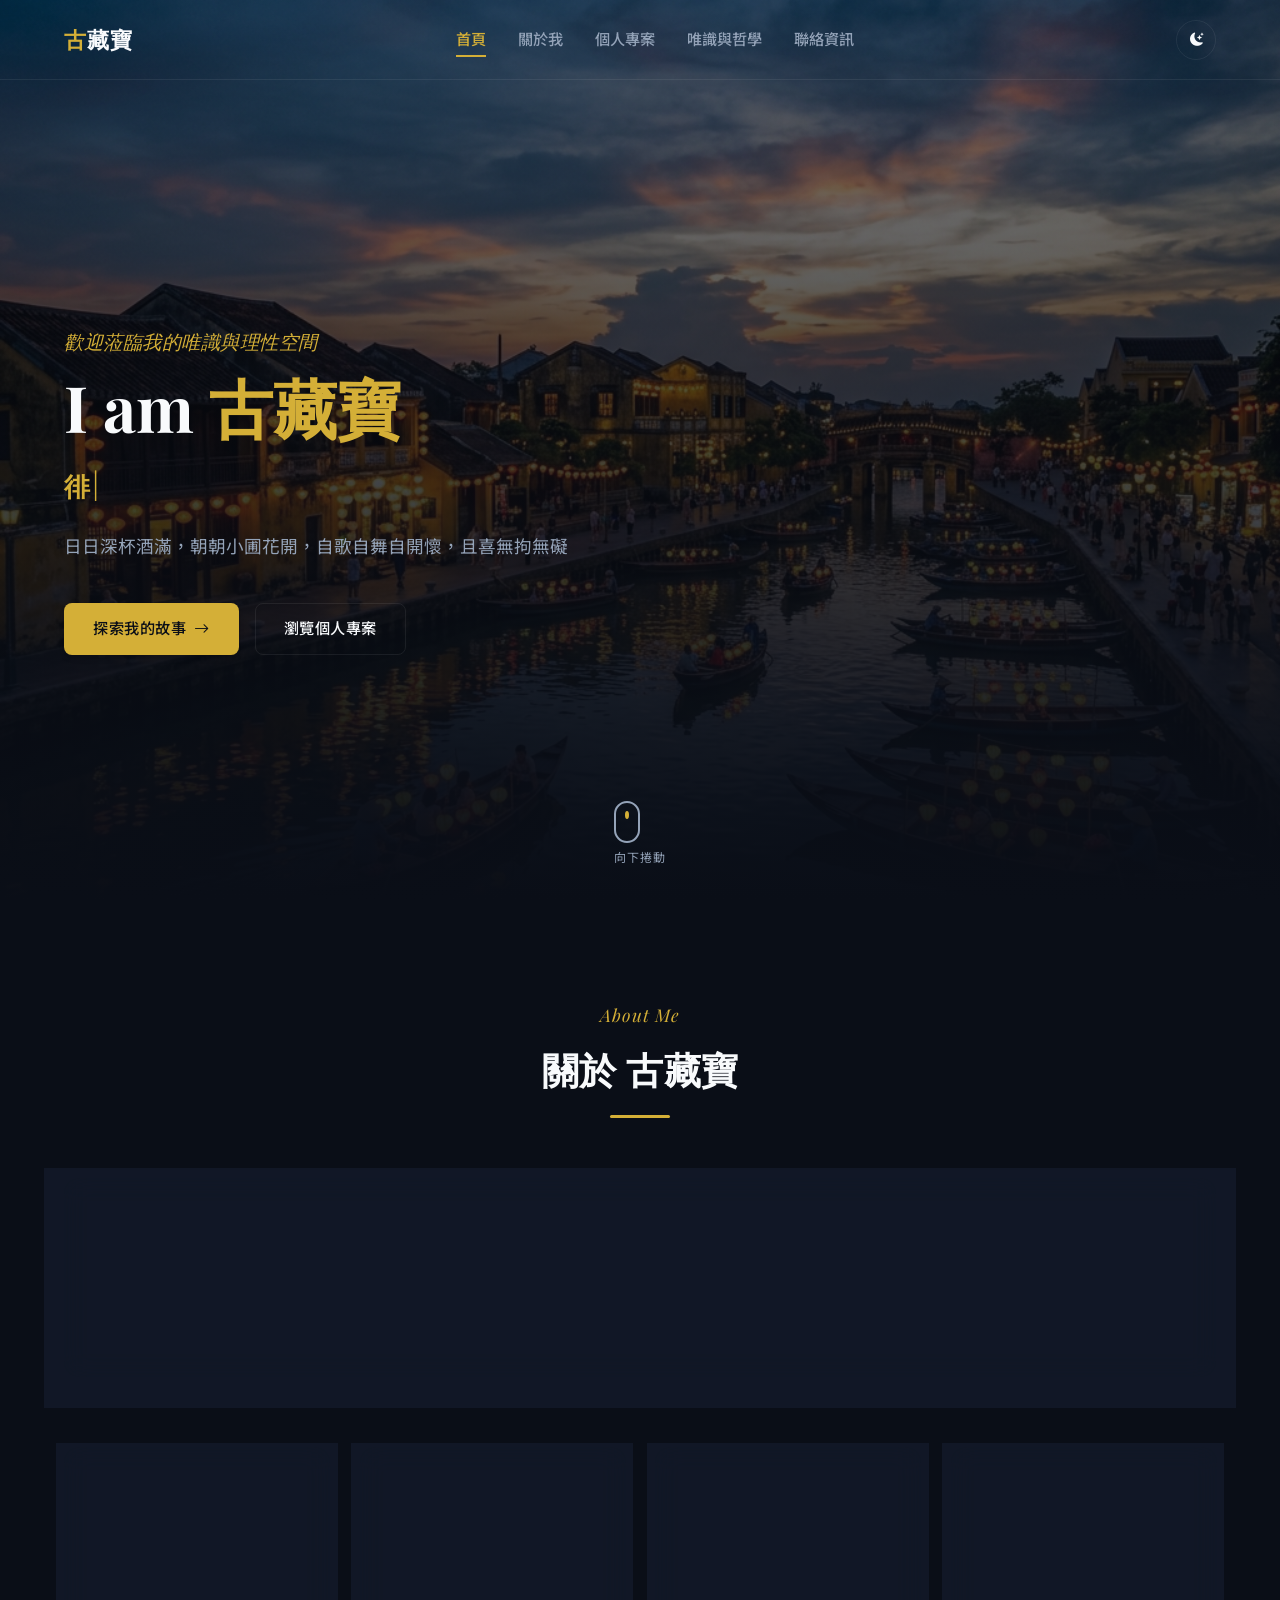
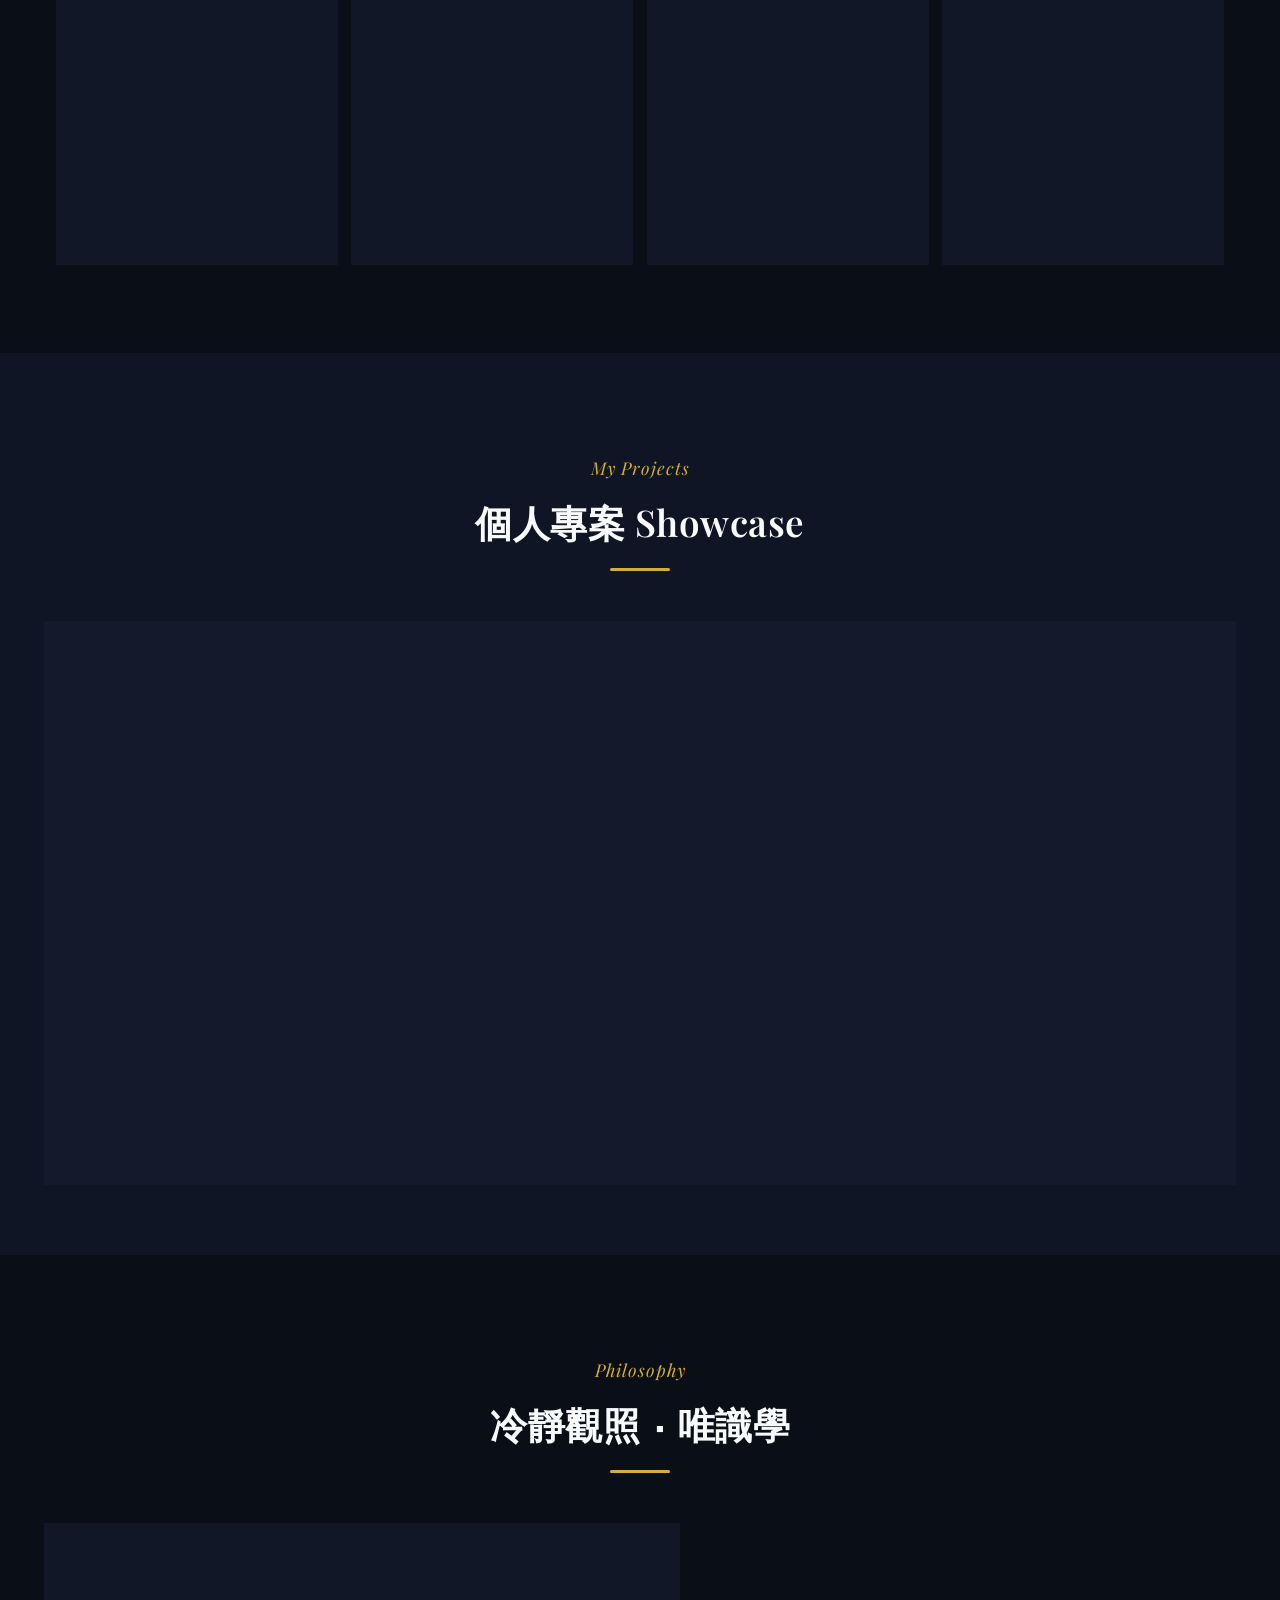
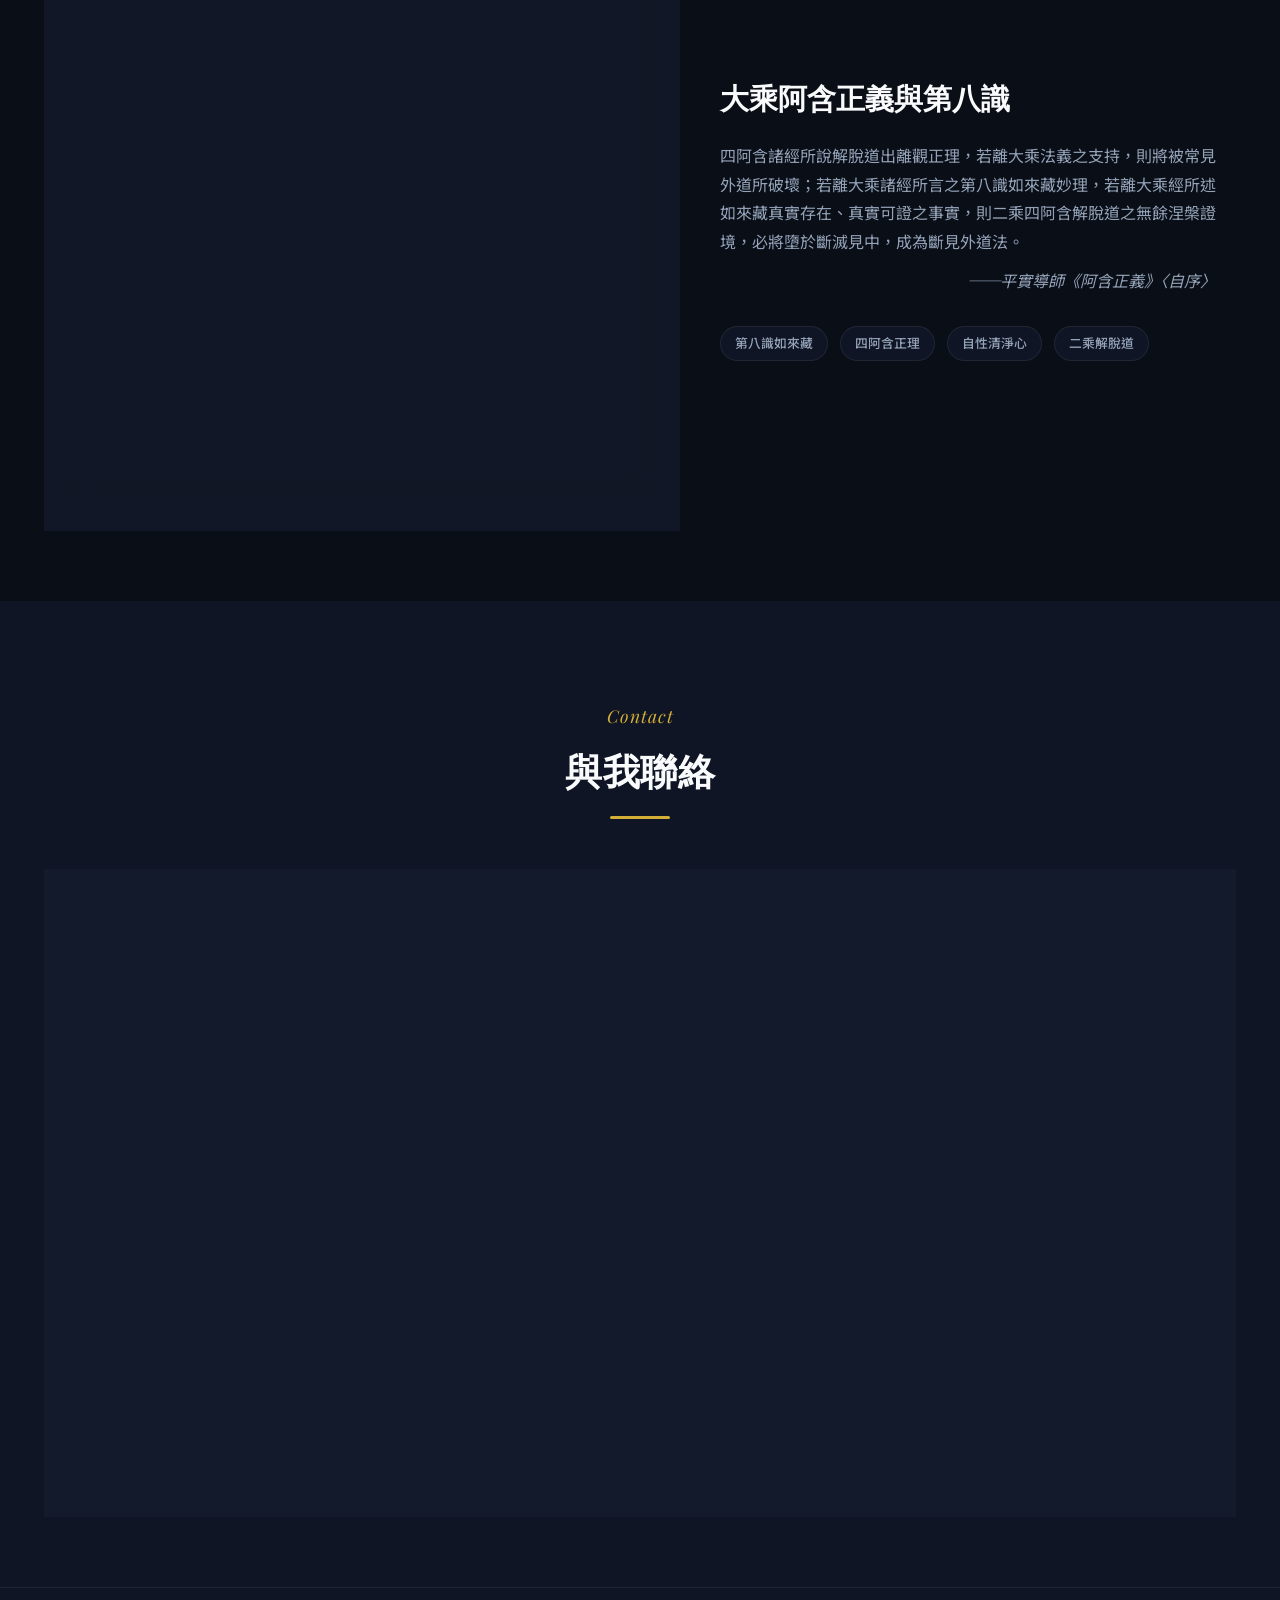
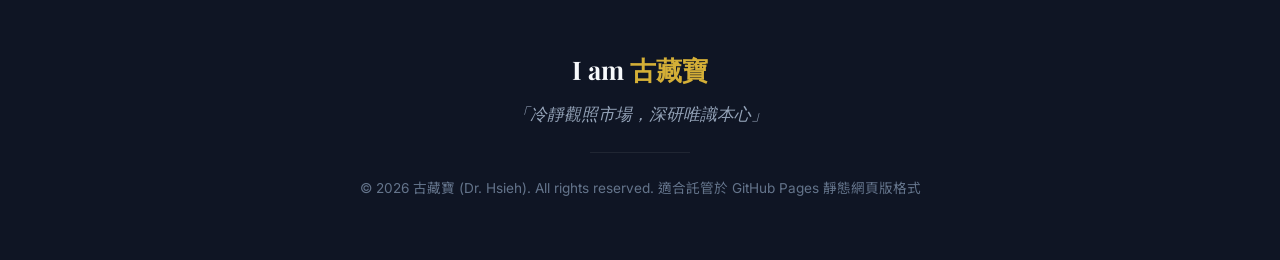
==== index.html @ e77d355f "Revert default theme to dark and change typewriter text to 古寺華樓" ====
<!DOCTYPE html>
<html lang="zh-TW">
<head>
    <meta charset="UTF-8">
    <meta name="viewport" content="width=device-width, initial-scale=1.0">
    <title>I am 古藏寶 | 個人首頁</title>
    <meta name="description" content="古藏寶的個人網頁 - 娑婆世界打工仔，美國生物醫學工程博士。歷經生技醫療產業、風險創投（VC）、證券分析師（Sell-side）生涯。既是冷靜觀照市場的哲學詩人，亦是深研唯識學的八識論小小推廣者。">
    
    <!-- Google Fonts -->
    <link rel="preconnect" href="https://fonts.googleapis.com">
    <link rel="preconnect" href="https://fonts.gstatic.com" crossorigin>
    <link href="https://fonts.googleapis.com/css2?family=Inter:wght@300;400;500;600;700&family=Noto+Sans+TC:wght@300;400;500;700&family=Playfair+Display:ital,wght@0,400;0,600;0,700;1,400&display=swap" rel="stylesheet">
    
    <!-- Bootstrap Icons for premium vector icons -->
    <link rel="stylesheet" href="https://cdn.jsdelivr.net/npm/bootstrap-icons@1.11.3/font/bootstrap-icons.min.css">
    
    <!-- Custom CSS -->
    <link rel="stylesheet" href="style.css">
</head>
<body class="dark-theme"> <!-- Default to Dark Theme (Zen Slate) -->

    <!-- Header / Navigation -->
    <header class="navbar-header" id="navbarHeader">
        <div class="nav-container">
            <a href="#" class="nav-logo" id="navLogo">
                <span class="logo-accent">古</span>藏寶
            </a>
            
            <button class="mobile-nav-toggle" id="mobileNavToggle" aria-label="Toggle Navigation Menu">
                <i class="bi bi-list"></i>
            </button>
            
            <nav class="nav-menu" id="navMenu">
                <ul>
                    <li><a href="#home" class="nav-link active">首頁</a></li>
                    <li><a href="#about" class="nav-link">關於我</a></li>
                    <li><a href="#projects" class="nav-link">個人專案</a></li>
                    <li><a href="#philosophy" class="nav-link">唯識與哲學</a></li>
                    <li><a href="#contact" class="nav-link">聯絡資訊</a></li>
                </ul>
            </nav>
            
            <div class="nav-actions">
                <button class="theme-toggle-btn" id="themeToggleBtn" title="切換深/淺色模式" aria-label="Toggle Dark/Light Mode">
                    <i class="bi bi-moon-stars-fill theme-icon"></i>
                </button>
            </div>
        </div>
    </header>

    <!-- Main Content -->
    <main>
        
        <!-- Hero Section -->
        <section id="home" class="hero-section">
            <div class="hero-cover-container">
                <img src="hoian_cover.png" alt="越南惠安古城河畔風景" class="hero-cover-img">
                <div class="hero-cover-overlay"></div>
            </div>
            
            <div class="hero-content">
                <div class="hero-text-wrapper">
                    <span class="hero-subtitle-top">歡迎蒞臨我的唯識與理性空間</span>
                    <h1 class="hero-title">I am <span class="highlight-text">古藏寶</span></h1>
                    
                    <!-- Dynamic Typing Container -->
                    <div class="typing-container">
                        <span class="typing-text" id="typewriterText"></span>
                        <span class="typing-cursor">|</span>
                    </div>
                    
                    <p class="hero-description">
                        日日深杯酒滿，朝朝小圃花開，自歌自舞自開懷，且喜無拘無礙
                    </p>
                    
                    <div class="hero-cta-group">
                        <a href="#about" class="btn btn-primary">探索我的故事 <i class="bi bi-arrow-right"></i></a>
                        <a href="#projects" class="btn btn-outline">瀏覽個人專案</a>
                    </div>
                </div>
            </div>
            
            <div class="scroll-indicator">
                <a href="#about" aria-label="Scroll Down">
                    <span class="mouse-icon">
                        <span class="mouse-wheel"></span>
                    </span>
                    <span class="scroll-text">向下捲動</span>
                </a>
            </div>
        </section>

        <!-- About Section -->
        <section id="about" class="about-section section-padding">
            <div class="container">
                <div class="section-header text-center">
                    <span class="section-tag">About Me</span>
                    <h2 class="section-title">關於 古藏寶</h2>
                    <div class="section-divider"></div>
                </div>
                
                <div class="about-intro-box">
                    <div class="about-avatar-wrapper">
                        <!-- Abstract Elegant Zen Lotus Placeholder -->
                        <div class="abstract-zen-avatar">
                            <i class="bi bi-yin-yang avatar-zen-icon"></i>
                            <div class="avatar-ripple"></div>
                        </div>
                    </div>
                    <div class="about-intro-text">
                        <p class="lead-text">
                            「娑婆世界打工仔，美國生物醫學工程博士。歷經生技醫療產業、風險創投（VC）、證券分析師（Sell-side）生涯。既是冷靜觀照市場的哲學詩人，亦是深研唯識學的八識論小小推廣者。」
                        </p>
                    </div>
                </div>

                <!-- Four Pillars of Journey -->
                <div class="journey-grid">
                    <div class="journey-card" data-index="1">
                        <div class="journey-icon-box">
                            <i class="bi bi-cpu"></i>
                        </div>
                        <h3>細胞宇宙：神秘的生命科學</h3>
                        <span class="card-subtitle">美國生物醫學工程博士</span>
                        <p>
                            於最前沿的生命科學與醫工領域探索微觀宇宙之秘，用科學的嚴密理性探尋生理與工程的交匯，奠定一切理知研究與產業洞察的基石。
                        </p>
                    </div>

                    <div class="journey-card" data-index="2">
                        <div class="journey-icon-box">
                            <i class="bi bi-wind"></i>
                        </div>
                        <h3>女人的天氣：金融煉金術</h3>
                        <span class="card-subtitle">風險創投 (VC) & 證券分析師</span>
                        <p>
                            市場詭譎多變如女人的天氣。歷經創投對未來科技的挖掘與分析師對大盤的冷靜觀照，洞悉估值密碼，以煉金術般的敏銳審視金融市場的人性波瀾。
                        </p>
                    </div>

                    <div class="journey-card" data-index="3">
                        <div class="journey-icon-box">
                            <i class="bi bi-flower1"></i>
                        </div>
                        <h3>天華孤峰：詩與雜文</h3>
                        <span class="card-subtitle">冷靜超然的哲學詩人</span>
                        <p>
                            於喧囂塵世中兀自獨立，如孤峰天華。以哲學詩人的靈魂冷靜抽離、寫意抒懷。用細膩的詩句與直指人心的雜文，刻劃娑婆世界的點滴感悟。
                        </p>
                    </div>

                    <div class="journey-card" data-index="4">
                        <div class="journey-icon-box">
                            <i class="bi bi-water"></i>
                        </div>
                        <h3>華嚴深海：唯識學探源</h3>
                        <span class="card-subtitle">八識論小小推廣者</span>
                        <p>
                            深研大乘妙理，潛入華嚴百川之深海，追尋第八識如來藏之法源。推廣八識心靈架構，在唯識的世界中觀照清淨自性，尋找生命的真實解答。
                        </p>
                    </div>
                </div>
            </div>
        </section>

        <!-- Projects Section -->
        <section id="projects" class="projects-section section-padding bg-alt">
            <div class="container">
                <div class="section-header text-center">
                    <span class="section-tag">My Projects</span>
                    <h2 class="section-title">個人專案 Showcase</h2>
                    <div class="section-divider"></div>
                </div>

                <div class="projects-container">
                    <!-- Project Card - Stock Onepiece Login -->
                    <div class="project-featured-card">
                        <div class="project-image-side clickable-image-side">
                            <a href="https://stock-onepiece.netlify.app/" target="_blank" rel="noopener noreferrer">
                                <img src="bali_waterfront.png" alt="淡水八里水岸夕陽美景" class="project-card-img">
                            </a>
                        </div>
                        <div class="project-info-side">
                            <span class="project-status-tag">Active Project</span>
                            <h3 class="project-card-title">股海傳燈錄</h3>
                            <p class="project-card-desc">
                                清澈透明的金融世界。引領每位投資者在起伏跌宕的浩瀚股海中，藉由明燈照亮盲點，航向專屬於自己的偉大航道，尋求極致財富與智慧的終極寶藏。
                            </p>
                            <div class="project-tech-stack">
                                <span><i class="bi bi-tag-fill"></i> React / Netlify</span>
                                <span><i class="bi bi-tag-fill"></i> CSS Glassmorphism</span>
                                <span><i class="bi bi-tag-fill"></i> Interactive UI</span>
                            </div>
                            <div class="project-action-btn">
                                <a href="https://stock-onepiece.netlify.app" target="_blank" rel="noopener noreferrer" class="btn btn-primary project-launch-btn">
                                    立即開啟登錄系統 <i class="bi bi-box-arrow-up-right"></i>
                                </a>
                            </div>
                        </div>
                    </div>
                </div>
            </div>
        </section>

        <!-- Philosophy Section (Yogacara & Zen Quotes) -->
        <section id="philosophy" class="philosophy-section section-padding">
            <div class="container">
                <div class="section-header text-center">
                    <span class="section-tag">Philosophy</span>
                    <h2 class="section-title">冷靜觀照 ‧ 唯識學</h2>
                    <div class="section-divider"></div>
                </div>

                <div class="philosophy-layout">
                    <div class="philosophy-content-card">
                        <div class="quote-mark-top"><i class="bi bi-quote"></i></div>
                        <div class="philosophy-quote-wrapper">
                            <p class="philosophy-quote-text" id="quoteText">
                                你只要把這個自性清淨心找出來了，自然就可以看見是由祂含藏著我們，原來我們五陰都是在祂裡面，不曾離開過祂；我們五陰從來不曾在祂的外面運作，一直都在祂裡面；但是祂配合我們在運作時都是清淨的，而祂出生了的我們卻是染污的。
                            </p>
                            <span class="philosophy-quote-author" id="quoteAuthor">──平實導師《勝鬘經講記》第六輯，頁208。</span>
                        </div>
                        <div class="quote-mark-bottom"><i class="bi bi-quote"></i></div>
                        
                        <div class="quote-navigation">
                            <button id="prevQuote" class="quote-nav-btn" aria-label="Previous Quote"><i class="bi bi-chevron-left"></i></button>
                            <div class="quote-dots" id="quoteDots">
                                <span class="dot active"></span>
                                <span class="dot"></span>
                                <span class="dot"></span>
                            </div>
                            <button id="nextQuote" class="quote-nav-btn" aria-label="Next Quote"><i class="bi bi-chevron-right"></i></button>
                        </div>
                    </div>

                    <div class="philosophy-intro-text">
                        <h3>大乘阿含正義與第八識</h3>
                        <p>
                            四阿含諸經所說解脫道出離觀正理，若離大乘法義之支持，則將被常見外道所破壞；若離大乘諸經所言之第八識如來藏妙理，若離大乘經所述如來藏真實存在、真實可證之事實，則二乘四阿含解脫道之無餘涅槃證境，必將墮於斷滅見中，成為斷見外道法。
                        </p>
                        <p class="philosophy-quote-author" style="text-align: right; display: block; margin-top: -10px; margin-bottom: 20px;">
                            ──平實導師《阿含正義》〈自序〉
                        </p>
                        <div class="philosophy-badge-group">
                            <span class="badge">第八識如來藏</span>
                            <span class="badge">四阿含正理</span>
                            <span class="badge">自性清淨心</span>
                            <span class="badge">二乘解脫道</span>
                        </div>
                    </div>
                </div>
            </div>
        </section>

        <!-- Contact Section -->
        <section id="contact" class="contact-section section-padding bg-alt">
            <div class="container">
                <div class="section-header text-center">
                    <span class="section-tag">Contact</span>
                    <h2 class="section-title">與我聯絡</h2>
                    <div class="section-divider"></div>
                </div>

                <div class="contact-card-wrapper">
                    <div class="contact-info-panel">
                        <h3>讓理性與感性在此交會</h3>
                        <p>
                            無論您是想交流生醫科技的最新進展、探討創投與市場估值、切磋詩詞創作，還是深入討論唯識宗八識論的哲學奧秘，都歡迎透過以下管道與我取得聯繫。
                        </p>
                        
                        <div class="info-links-list">
                            <div class="info-item">
                                <div class="info-icon"><i class="bi bi-file-earmark-code-fill"></i></div>
                                <div class="info-text">
                                    <span class="info-label">技術探索</span>
                                    <a href="https://github.com" target="_blank" rel="noopener noreferrer" class="info-value">GitHub 專頁</a>
                                </div>
                            </div>
                        </div>
                    </div>

                    <div class="contact-form-panel">
                        <form id="contactForm" onsubmit="event.preventDefault(); alert('感謝您的來信！此表單為靜態展示，請透過 GitHub 專頁與我聯繫！');">
                            <div class="form-row">
                                <div class="form-group">
                                    <label for="name">您的姓名</label>
                                    <input type="text" id="name" required placeholder="例如：謝先生/女士">
                                </div>
                                <div class="form-group">
                                    <label for="email">電子信箱</label>
                                    <input type="email" id="email" required placeholder="example@mail.com">
                                </div>
                            </div>
                            <div class="form-group">
                                <label for="subject">主旨</label>
                                <input type="text" id="subject" required placeholder="想探討的主題">
                            </div>
                            <div class="form-group">
                                <label for="message">內容訊息</label>
                                <textarea id="message" rows="5" required placeholder="請輸入您想說的話..."></textarea>
                            </div>
                            <button type="submit" class="btn btn-primary btn-block">傳送訊息 <i class="bi bi-send-fill"></i></button>
                        </form>
                    </div>
                </div>
            </div>
        </section>

    </main>

    <!-- Footer -->
    <footer class="site-footer">
        <div class="container footer-content text-center">
            <p class="footer-logo">I am <span class="gold-text">古藏寶</span></p>
            <p class="footer-moto">「冷靜觀照市場，深研唯識本心」</p>
            <div class="footer-divider"></div>
            <p class="copyright">&copy; 2026 古藏寶 (Dr. Hsieh). All rights reserved. 適合託管於 GitHub Pages 靜態網頁版格式</p>
        </div>
    </footer>

    <!-- Custom JS -->
    <script src="script.js"></script>
</body>
</html>
---- style.css ----
/* ==========================================================================
   DESIGN SYSTEM & VARIABLES
   ========================================================================== */
:root {
    /* Fonts */
    --font-heading: 'Playfair Display', Georgia, serif;
    --font-body: 'Inter', 'Noto Sans TC', sans-serif;
    
    /* Layout */
    --navbar-height: 80px;
    --transition-smooth: all 0.4s cubic-bezier(0.16, 1, 0.3, 1);
    --border-radius-sm: 8px;
    --border-radius-md: 16px;
    --border-radius-lg: 24px;
}

/* Dark Theme Variables (Zen Slate - Default) */
body.dark-theme {
    --bg-primary: #0a0e17;
    --bg-secondary: #0f1524;
    --bg-glass: rgba(15, 21, 36, 0.7);
    --bg-card: rgba(22, 30, 49, 0.6);
    --bg-card-hover: rgba(30, 41, 67, 0.85);
    
    --text-primary: #f8fafc;
    --text-secondary: #94a3b8;
    --text-muted: #64748b;
    
    --accent-gold: #d4af37; /* Metallic Gold */
    --accent-gold-rgb: 212, 175, 55;
    --accent-gold-hover: #f3c63f;
    --accent-emerald: #10b981;
    --accent-emerald-rgb: 16, 185, 129;
    
    --border-color: rgba(255, 255, 255, 0.07);
    --border-color-hover: rgba(214, 175, 55, 0.4);
    
    --shadow-sm: 0 4px 6px -1px rgba(0, 0, 0, 0.1), 0 2px 4px -1px rgba(0, 0, 0, 0.06);
    --shadow-md: 0 10px 15px -3px rgba(0, 0, 0, 0.3), 0 4px 6px -2px rgba(0, 0, 0, 0.05);
    --shadow-lg: 0 20px 25px -5px rgba(0, 0, 0, 0.4), 0 10px 10px -5px rgba(0, 0, 0, 0.04);
    --shadow-gold: 0 0 20px rgba(212, 175, 55, 0.2);
    
    --glass-blur: blur(12px);
    --gradient-hero: linear-gradient(180deg, rgba(10, 14, 23, 0.2) 0%, rgba(10, 14, 23, 0.85) 80%, #0a0e17 100%);
}

/* Light Theme Variables (Warm Silk) */
body.light-theme {
    --bg-primary: #faf8f5; /* Warm off-white */
    --bg-secondary: #f4f0ea;
    --bg-glass: rgba(250, 248, 245, 0.8);
    --bg-card: rgba(255, 255, 255, 0.85);
    --bg-card-hover: #ffffff;
    
    --text-primary: #1e293b;
    --text-secondary: #475569;
    --text-muted: #94a3b8;
    
    --accent-gold: #855b00; /* Rich Deep Calligraphy Gold */
    --accent-gold-rgb: 133, 91, 0;
    --accent-gold-hover: #664500;

    --accent-emerald: #059669;
    --accent-emerald-rgb: 5, 150, 105;
    
    --border-color: rgba(0, 0, 0, 0.08);
    --border-color-hover: rgba(133, 91, 0, 0.4);
    
    --shadow-sm: 0 1px 3px 0 rgba(0, 0, 0, 0.05), 0 1px 2px 0 rgba(0, 0, 0, 0.03);
    --shadow-md: 0 4px 6px -1px rgba(0, 0, 0, 0.05), 0 2px 4px -1px rgba(0, 0, 0, 0.03);
    --shadow-lg: 0 10px 15px -3px rgba(0, 0, 0, 0.05), 0 4px 6px -2px rgba(0, 0, 0, 0.03);
    --shadow-gold: 0 0 15px rgba(133, 91, 0, 0.15);
    
    --glass-blur: blur(12px);
    --gradient-hero: linear-gradient(180deg, rgba(250, 248, 245, 0.1) 0%, rgba(250, 248, 245, 0.8) 75%, #faf8f5 100%);
}

/* ==========================================================================
   BASE STYLES & RESET
   ========================================================================== */
*, *::before, *::after {
    box-sizing: border-box;
    margin: 0;
    padding: 0;
}

html {
    scroll-behavior: smooth;
    font-size: 16px;
}

body {
    font-family: var(--font-body);
    background-color: var(--bg-primary);
    color: var(--text-primary);
    line-height: 1.7;
    overflow-x: hidden;
    transition: background-color 0.5s ease, color 0.5s ease;
}

a {
    color: var(--accent-gold);
    text-decoration: none;
    transition: var(--transition-smooth);
}

a:hover {
    color: var(--accent-gold-hover);
}

ul {
    list-style: none;
}

img {
    max-width: 100%;
    height: auto;
    display: block;
}

.container {
    width: 100%;
    max-width: 1200px;
    margin: 0 auto;
    padding: 0 24px;
}

/* ==========================================================================
   BUTTONS & UI ELEMENTS
   ========================================================================== */
.btn {
    display: inline-flex;
    align-items: center;
    justify-content: center;
    gap: 8px;
    padding: 12px 28px;
    font-weight: 500;
    font-size: 0.95rem;
    letter-spacing: 0.5px;
    border-radius: var(--border-radius-sm);
    cursor: pointer;
    transition: var(--transition-smooth);
    border: 1px solid transparent;
}

.btn-primary {
    background-color: var(--accent-gold);
    color: #0a0e17 !important;
    box-shadow: var(--shadow-sm);
}

.btn-primary:hover {
    background-color: var(--accent-gold-hover);
    transform: translateY(-2px);
    box-shadow: var(--shadow-gold);
}

.btn-outline {
    background-color: transparent;
    color: var(--text-primary);
    border-color: var(--border-color);
}

.btn-outline:hover {
    background-color: var(--border-color);
    border-color: var(--text-secondary);
    transform: translateY(-2px);
}

.btn-block {
    display: flex;
    width: 100%;
}

.badge {
    display: inline-block;
    padding: 6px 14px;
    font-size: 0.8rem;
    font-weight: 500;
    border-radius: 50px;
    background-color: var(--bg-secondary);
    border: 1px solid var(--border-color);
    color: var(--text-secondary);
    transition: var(--transition-smooth);
}

.badge:hover {
    border-color: var(--accent-gold);
    color: var(--accent-gold);
    transform: translateY(-1px);
}

/* ==========================================================================
   REUSABLE UTILITIES
   ========================================================================== */
.section-padding {
    padding: 100px 0;
}

.bg-alt {
    background-color: var(--bg-secondary);
}

.text-center {
    text-align: center;
}

.highlight-text {
    color: var(--accent-gold);
    font-family: var(--font-heading);
    font-weight: 700;
}

.gold-text {
    color: var(--accent-gold);
}

.section-header {
    margin-bottom: 60px;
}

.section-tag {
    font-family: var(--font-heading);
    font-style: italic;
    color: var(--accent-gold);
    font-size: 1.1rem;
    display: block;
    margin-bottom: 8px;
    letter-spacing: 1px;
}

.section-title {
    font-family: var(--font-heading);
    font-size: 2.3rem;
    font-weight: 600;
    letter-spacing: 0.5px;
    position: relative;
    display: inline-block;
}

.section-divider {
    width: 60px;
    height: 3px;
    background-color: var(--accent-gold);
    margin: 15px auto 0 auto;
    border-radius: 10px;
}

/* ==========================================================================
   NAVIGATION BAR
   ========================================================================== */
.navbar-header {
    position: fixed;
    top: 0;
    left: 0;
    width: 100%;
    height: var(--navbar-height);
    z-index: 1000;
    border-bottom: 1px solid var(--border-color);
    transition: var(--transition-smooth);
    background-color: transparent;
}

.navbar-header.scrolled {
    background-color: var(--bg-glass);
    backdrop-filter: var(--glass-blur);
    height: 70px;
    box-shadow: var(--shadow-sm);
}

.nav-container {
    max-width: 1200px;
    height: 100%;
    margin: 0 auto;
    padding: 0 24px;
    display: flex;
    align-items: center;
    justify-content: space-between;
}

.nav-logo {
    font-family: var(--font-heading);
    font-size: 1.4rem;
    font-weight: 700;
    color: var(--text-primary);
    letter-spacing: 1px;
}

.logo-accent {
    color: var(--accent-gold);
}

.nav-menu ul {
    display: flex;
    gap: 32px;
}

.nav-link {
    color: var(--text-secondary);
    font-size: 0.95rem;
    font-weight: 500;
    position: relative;
    padding: 8px 0;
}

.nav-link:hover, .nav-link.active {
    color: var(--accent-gold);
}

.nav-link::after {
    content: '';
    position: absolute;
    bottom: 0;
    left: 0;
    width: 0;
    height: 2px;
    background-color: var(--accent-gold);
    transition: var(--transition-smooth);
}

.nav-link:hover::after, .nav-link.active::after {
    width: 100%;
}

.theme-toggle-btn {
    background: none;
    border: 1px solid var(--border-color);
    width: 40px;
    height: 40px;
    border-radius: 50%;
    color: var(--text-primary);
    cursor: pointer;
    display: flex;
    align-items: center;
    justify-content: center;
    transition: var(--transition-smooth);
}

.theme-toggle-btn:hover {
    border-color: var(--accent-gold);
    color: var(--accent-gold);
    transform: rotate(15deg);
    box-shadow: var(--shadow-gold);
}

.mobile-nav-toggle {
    display: none;
    background: none;
    border: none;
    color: var(--text-primary);
    font-size: 1.8rem;
    cursor: pointer;
}

/* ==========================================================================
   HERO COVER & CONTENT
   ========================================================================== */
.hero-section {
    position: relative;
    width: 100%;
    min-height: 100vh;
    display: flex;
    align-items: center;
    padding-top: var(--navbar-height);
    overflow: hidden;
}

.hero-cover-container {
    position: absolute;
    top: 0;
    left: 0;
    width: 100%;
    height: 100%;
    z-index: 1;
}

.hero-cover-img {
    width: 100%;
    height: 100%;
    object-fit: cover;
    object-position: center;
    filter: brightness(0.65);
    transition: filter 0.5s ease;
}

body.light-theme .hero-cover-img {
    filter: brightness(0.8) contrast(1.05) saturate(1.1);
}

.hero-cover-overlay {
    position: absolute;
    top: 0;
    left: 0;
    width: 100%;
    height: 100%;
    background: var(--gradient-hero);
}

.hero-content {
    position: relative;
    z-index: 5;
    width: 100%;
    max-width: 1200px;
    margin: 0 auto;
    padding: 0 24px;
    display: flex;
    align-items: center;
}

.hero-text-wrapper {
    max-width: 680px;
    animation: fadeInUp 1s cubic-bezier(0.16, 1, 0.3, 1);
}

.hero-subtitle-top {
    font-family: var(--font-heading);
    font-style: italic;
    color: var(--accent-gold);
    font-size: 1.2rem;
    display: block;
    margin-bottom: 12px;
    letter-spacing: 0.5px;
}

.hero-title {
    font-family: var(--font-heading);
    font-size: 4rem;
    font-weight: 700;
    line-height: 1.15;
    margin-bottom: 20px;
}

/* Typing Carousel */
.typing-container {
    font-size: 1.6rem;
    font-weight: 500;
    margin-bottom: 24px;
    color: var(--text-primary);
    display: flex;
    align-items: center;
    min-height: 40px;
}

.typing-prefix {
    margin-right: 8px;
    color: var(--text-secondary);
}

.typing-text {
    color: var(--accent-gold);
    border-right: none;
    font-family: var(--font-heading);
    font-weight: 600;
}

.typing-cursor {
    animation: blink 0.8s infinite;
    color: var(--accent-gold);
    margin-left: 2px;
    font-weight: 300;
}

.hero-description {
    font-size: 1.1rem;
    color: var(--text-secondary);
    margin-bottom: 40px;
    line-height: 1.8;
}

.hero-cta-group {
    display: flex;
    gap: 16px;
    flex-wrap: wrap;
}

/* Scroll indicator */
.scroll-indicator {
    position: absolute;
    bottom: 30px;
    left: 50%;
    transform: translateX(-50%);
    z-index: 5;
    display: flex;
    flex-direction: column;
    align-items: center;
}

.mouse-icon {
    width: 26px;
    height: 42px;
    border: 2px solid var(--text-secondary);
    border-radius: 20px;
    display: flex;
    justify-content: center;
    position: relative;
}

.mouse-wheel {
    width: 4px;
    height: 8px;
    background-color: var(--accent-gold);
    border-radius: 50%;
    position: absolute;
    top: 8px;
    animation: scrollMouse 1.5s infinite;
}

.scroll-text {
    font-size: 0.75rem;
    color: var(--text-secondary);
    margin-top: 8px;
    letter-spacing: 1px;
    text-transform: uppercase;
}

/* ==========================================================================
   ABOUT SECTION & BIOGRAPHY
   ========================================================================== */
.about-intro-box {
    display: flex;
    align-items: center;
    gap: 48px;
    background-color: var(--bg-card);
    border: 1px solid var(--border-color);
    border-radius: var(--border-radius-md);
    padding: 40px;
    margin-bottom: 70px;
    backdrop-filter: var(--glass-blur);
    box-shadow: var(--shadow-md);
    transition: var(--transition-smooth);
}

.about-intro-box:hover {
    border-color: var(--border-color-hover);
    box-shadow: var(--shadow-gold);
}

.about-avatar-wrapper {
    flex-shrink: 0;
}

.abstract-zen-avatar {
    width: 100px;
    height: 100px;
    border-radius: 50%;
    background: linear-gradient(135deg, rgba(212, 175, 55, 0.15) 0%, rgba(16, 185, 129, 0.15) 100%);
    border: 2px solid var(--accent-gold);
    display: flex;
    align-items: center;
    justify-content: center;
    position: relative;
    box-shadow: var(--shadow-sm);
}

.avatar-zen-icon {
    font-size: 3rem;
    color: var(--accent-gold);
    z-index: 5;
    animation: spinSlow 20s infinite linear;
}

.avatar-ripple {
    position: absolute;
    top: -5px;
    left: -5px;
    right: -5px;
    bottom: -5px;
    border-radius: 50%;
    border: 1px dashed var(--accent-gold);
    opacity: 0.4;
    animation: spinSlow 35s infinite linear reverse;
}

.about-intro-text .lead-text {
    font-family: var(--font-heading);
    font-size: 1.35rem;
    line-height: 1.8;
    color: var(--text-primary);
    position: relative;
    padding-left: 20px;
    border-left: 4px solid var(--accent-gold);
}

/* Three Pillars Biography Grid */
.journey-grid {
    display: grid;
    grid-template-columns: repeat(auto-fit, minmax(260px, 1fr));
    gap: 30px;
}

.journey-card {
    background-color: var(--bg-card);
    border: 1px solid var(--border-color);
    border-radius: var(--border-radius-md);
    padding: 35px 30px;
    transition: var(--transition-smooth);
    box-shadow: var(--shadow-sm);
    backdrop-filter: var(--glass-blur);
    position: relative;
    overflow: hidden;
}

.journey-card::before {
    content: '';
    position: absolute;
    top: 0;
    left: 0;
    width: 100%;
    height: 3px;
    background: linear-gradient(90deg, var(--accent-gold), var(--accent-emerald));
    opacity: 0;
    transition: var(--transition-smooth);
}

.journey-card:hover {
    transform: translateY(-8px);
    background-color: var(--bg-card-hover);
    border-color: var(--border-color-hover);
    box-shadow: var(--shadow-lg), var(--shadow-gold);
}

.journey-card:hover::before {
    opacity: 1;
}

.journey-icon-box {
    width: 60px;
    height: 60px;
    border-radius: var(--border-radius-sm);
    background-color: rgba(212, 175, 55, 0.1);
    color: var(--accent-gold);
    display: flex;
    align-items: center;
    justify-content: center;
    font-size: 1.8rem;
    margin-bottom: 24px;
    transition: var(--transition-smooth);
}

.journey-card:hover .journey-icon-box {
    background-color: var(--accent-gold);
    color: #0a0e17;
    transform: scale(1.1);
}

.journey-card h3 {
    font-family: var(--font-heading);
    font-size: 1.35rem;
    font-weight: 600;
    margin-bottom: 8px;
    color: var(--text-primary);
}

.card-subtitle {
    display: block;
    font-size: 0.85rem;
    text-transform: uppercase;
    letter-spacing: 1px;
    color: var(--accent-emerald);
    margin-bottom: 16px;
    font-weight: 600;
}

.journey-card p {
    font-size: 0.95rem;
    color: var(--text-secondary);
    line-height: 1.7;
}

/* ==========================================================================
   PROJECTS SECTION - FEATURED SHOWCASE
   ========================================================================== */
.projects-container {
    margin-top: 40px;
}

.project-featured-card {
    display: grid;
    grid-template-columns: 1fr 1.2fr;
    background-color: var(--bg-card);
    border: 1px solid var(--border-color);
    border-radius: var(--border-radius-lg);
    overflow: hidden;
    box-shadow: var(--shadow-md);
    transition: var(--transition-smooth);
    backdrop-filter: var(--glass-blur);
}

.project-featured-card:hover {
    border-color: var(--border-color-hover);
    box-shadow: var(--shadow-lg), var(--shadow-gold);
}

.project-image-side {
    position: relative;
    background: linear-gradient(135deg, #1e293b 0%, #0f172a 100%);
    display: flex;
    align-items: center;
    justify-content: center;
    padding: 60px;
    overflow: hidden;
    border-right: 1px solid var(--border-color);
}

.clickable-image-side {
    padding: 0 !important;
    cursor: pointer;
}

.clickable-image-side a {
    display: block;
    width: 100%;
    height: 100%;
}

.project-card-img {
    width: 100%;
    height: 100%;
    object-fit: cover;
    display: block;
    min-height: 280px;
    transition: var(--transition-smooth);
}

.project-featured-card:hover .project-card-img {
    transform: scale(1.05);
}

.project-image-side::after {
    content: '';
    position: absolute;
    top: -50%;
    left: -50%;
    width: 200%;
    height: 200%;
    background: radial-gradient(circle, rgba(212, 175, 55, 0.1) 0%, transparent 60%);
    animation: spinSlow 30s infinite linear;
}

.project-visual-placeholder {
    position: relative;
    z-index: 5;
    text-align: center;
    border: 1px dashed rgba(212, 175, 55, 0.3);
    border-radius: var(--border-radius-md);
    padding: 40px 30px;
    background: rgba(15, 23, 42, 0.6);
    box-shadow: inset 0 0 20px rgba(0, 0, 0, 0.5);
    width: 100%;
}

.floating-icons {
    display: flex;
    justify-content: center;
    gap: 20px;
    margin-bottom: 20px;
}

.floating-icons i {
    font-size: 2.2rem;
    color: var(--accent-gold);
    animation: floatIcon 3s infinite ease-in-out;
}

.floating-icons i:nth-child(2) {
    animation-delay: 0.6s;
    color: var(--accent-emerald);
}

.floating-icons i:nth-child(3) {
    animation-delay: 1.2s;
}

.visual-title {
    display: block;
    font-family: var(--font-heading);
    font-size: 1.1rem;
    letter-spacing: 3px;
    font-weight: 600;
    color: var(--text-primary);
    text-shadow: 0 0 10px rgba(212, 175, 55, 0.3);
}

.project-info-side {
    padding: 50px;
    display: flex;
    flex-direction: column;
    justify-content: center;
}

.project-status-tag {
    font-size: 0.75rem;
    font-weight: 700;
    text-transform: uppercase;
    letter-spacing: 1.5px;
    color: var(--accent-emerald);
    display: inline-block;
    margin-bottom: 12px;
}

.project-card-title {
    font-family: var(--font-heading);
    font-size: 2rem;
    font-weight: 600;
    margin-bottom: 20px;
    color: var(--text-primary);
}

.project-card-desc {
    color: var(--text-secondary);
    font-size: 1rem;
    line-height: 1.8;
    margin-bottom: 30px;
}

.project-tech-stack {
    display: flex;
    gap: 16px;
    flex-wrap: wrap;
    margin-bottom: 35px;
}

.project-tech-stack span {
    font-size: 0.85rem;
    color: var(--text-secondary);
    background-color: var(--bg-secondary);
    padding: 6px 14px;
    border-radius: 4px;
    border: 1px solid var(--border-color);
}

.project-tech-stack span i {
    color: var(--accent-gold);
    margin-right: 4px;
}

.project-action-btn .project-launch-btn {
    font-size: 1rem;
    padding: 14px 32px;
}

/* ==========================================================================
   PHILOSOPHY & SLIDER
   ========================================================================== */
.philosophy-layout {
    display: grid;
    grid-template-columns: 1.2fr 1fr;
    gap: 60px;
    align-items: center;
}

.philosophy-content-card {
    background-color: var(--bg-card);
    border: 1px solid var(--border-color);
    border-radius: var(--border-radius-md);
    padding: 50px;
    position: relative;
    box-shadow: var(--shadow-md);
    backdrop-filter: var(--glass-blur);
    transition: var(--transition-smooth);
}

.philosophy-content-card:hover {
    border-color: var(--border-color-hover);
    box-shadow: var(--shadow-lg), var(--shadow-gold);
}

.quote-mark-top {
    color: rgba(212, 175, 55, 0.15);
    font-size: 4rem;
    line-height: 0;
    margin-bottom: 10px;
}

.quote-mark-bottom {
    color: rgba(212, 175, 55, 0.15);
    font-size: 4rem;
    line-height: 0;
    text-align: right;
    margin-top: 10px;
}

.philosophy-quote-wrapper {
    min-height: 140px;
    display: flex;
    flex-direction: column;
    justify-content: center;
}

.philosophy-quote-text {
    font-family: var(--font-heading);
    font-size: 1.25rem;
    line-height: 1.8;
    color: var(--text-primary);
    margin-bottom: 20px;
    transition: opacity 0.3s ease;
}

.philosophy-quote-author {
    font-size: 0.9rem;
    font-style: italic;
    color: var(--accent-gold);
    align-self: flex-end;
    transition: opacity 0.3s ease;
}

.quote-navigation {
    display: flex;
    align-items: center;
    justify-content: space-between;
    margin-top: 30px;
    border-top: 1px solid var(--border-color);
    padding-top: 24px;
}

.quote-nav-btn {
    background: none;
    border: 1px solid var(--border-color);
    width: 38px;
    height: 38px;
    border-radius: 50%;
    color: var(--text-primary);
    cursor: pointer;
    display: flex;
    align-items: center;
    justify-content: center;
    transition: var(--transition-smooth);
}

.quote-nav-btn:hover {
    border-color: var(--accent-gold);
    color: var(--accent-gold);
    background-color: rgba(212, 175, 55, 0.05);
}

.quote-dots {
    display: flex;
    gap: 8px;
}

.quote-dots .dot {
    width: 8px;
    height: 8px;
    border-radius: 50%;
    background-color: var(--border-color);
    cursor: pointer;
    transition: var(--transition-smooth);
}

.quote-dots .dot.active {
    background-color: var(--accent-gold);
    transform: scale(1.3);
}

.philosophy-intro-text h3 {
    font-family: var(--font-heading);
    font-size: 1.8rem;
    font-weight: 600;
    margin-bottom: 20px;
}

.philosophy-intro-text p {
    color: var(--text-secondary);
    font-size: 1rem;
    line-height: 1.8;
    margin-bottom: 20px;
}

.philosophy-badge-group {
    display: flex;
    gap: 12px;
    flex-wrap: wrap;
    margin-top: 30px;
}

/* ==========================================================================
   CONTACT SECTION & FORM
   ========================================================================== */
.contact-card-wrapper {
    display: grid;
    grid-template-columns: 1fr 1.2fr;
    gap: 50px;
    background-color: var(--bg-card);
    border: 1px solid var(--border-color);
    border-radius: var(--border-radius-lg);
    padding: 50px;
    box-shadow: var(--shadow-md);
    backdrop-filter: var(--glass-blur);
    transition: var(--transition-smooth);
}

.contact-card-wrapper:hover {
    border-color: var(--border-color-hover);
    box-shadow: var(--shadow-lg), var(--shadow-gold);
}

.contact-info-panel h3 {
    font-family: var(--font-heading);
    font-size: 1.7rem;
    font-weight: 600;
    margin-bottom: 16px;
}

.contact-info-panel p {
    color: var(--text-secondary);
    line-height: 1.8;
    margin-bottom: 40px;
}

.info-links-list {
    display: flex;
    flex-direction: column;
    gap: 28px;
}

.info-item {
    display: flex;
    align-items: center;
    gap: 20px;
}

.info-icon {
    width: 50px;
    height: 50px;
    border-radius: 50%;
    background-color: rgba(212, 175, 55, 0.1);
    color: var(--accent-gold);
    display: flex;
    align-items: center;
    justify-content: center;
    font-size: 1.3rem;
    transition: var(--transition-smooth);
}

.info-item:hover .info-icon {
    background-color: var(--accent-gold);
    color: #0a0e17;
    transform: scale(1.08);
}

.info-text {
    display: flex;
    flex-direction: column;
}

.info-label {
    font-size: 0.8rem;
    text-transform: uppercase;
    letter-spacing: 0.5px;
    color: var(--text-muted);
}

.info-value {
    font-size: 1.05rem;
    font-weight: 500;
    color: var(--text-primary);
}

.info-value:hover {
    color: var(--accent-gold);
}

/* Contact Form Panel */
.contact-form-panel {
    background-color: rgba(0, 0, 0, 0.1);
    border: 1px solid var(--border-color);
    border-radius: var(--border-radius-md);
    padding: 40px;
}

body.light-theme .contact-form-panel {
    background-color: rgba(255, 255, 255, 0.5);
}

.form-group {
    margin-bottom: 24px;
    display: flex;
    flex-direction: column;
    gap: 8px;
}

.form-row {
    display: grid;
    grid-template-columns: 1fr 1fr;
    gap: 20px;
}

.form-group label {
    font-size: 0.85rem;
    font-weight: 600;
    letter-spacing: 0.5px;
    color: var(--text-secondary);
}

.form-group input, .form-group textarea {
    padding: 12px 16px;
    background-color: var(--bg-secondary);
    border: 1px solid var(--border-color);
    border-radius: var(--border-radius-sm);
    color: var(--text-primary);
    font-family: var(--font-body);
    font-size: 0.95rem;
    transition: var(--transition-smooth);
}

.form-group input:focus, .form-group textarea:focus {
    outline: none;
    border-color: var(--accent-gold);
    background-color: var(--bg-primary);
    box-shadow: var(--shadow-gold);
}

/* ==========================================================================
   FOOTER
   ========================================================================== */
.site-footer {
    border-top: 1px solid var(--border-color);
    background-color: var(--bg-secondary);
    padding: 60px 0;
}

.footer-logo {
    font-family: var(--font-heading);
    font-size: 1.6rem;
    font-weight: 700;
    margin-bottom: 8px;
    color: var(--text-primary);
}

.footer-moto {
    font-family: var(--font-heading);
    font-style: italic;
    color: var(--text-secondary);
    font-size: 1.05rem;
    margin-bottom: 24px;
}

.footer-divider {
    width: 100px;
    height: 1px;
    background-color: var(--border-color);
    margin: 0 auto 24px auto;
}

.copyright {
    font-size: 0.85rem;
    color: var(--text-muted);
}

/* ==========================================================================
   ANIMATIONS & KEYFRAMES
   ========================================================================== */
@keyframes fadeInUp {
    from {
        opacity: 0;
        transform: translateY(30px);
    }
    to {
        opacity: 1;
        transform: translateY(0);
    }
}

@keyframes blink {
    0%, 100% { opacity: 1; }
    50% { opacity: 0; }
}

@keyframes scrollMouse {
    0% {
        opacity: 1;
        transform: translateY(0);
    }
    100% {
        opacity: 0;
        transform: translateY(12px);
    }
}

@keyframes floatIcon {
    0%, 100% {
        transform: translateY(0);
    }
    50% {
        transform: translateY(-10px);
    }
}

@keyframes spinSlow {
    from {
        transform: rotate(0deg);
    }
    to {
        transform: rotate(360deg);
    }
}

/* ==========================================================================
   RESPONSIVE MEDIA QUERIES
   ========================================================================== */
@media (max-width: 1024px) {
    .hero-title {
        font-size: 3.2rem;
    }
    
    .journey-grid {
        grid-template-columns: 1fr;
        gap: 20px;
    }
    
    .project-featured-card {
        grid-template-columns: 1fr;
    }
    
    .project-image-side {
        border-right: none;
        border-bottom: 1px solid var(--border-color);
        padding: 40px;
    }
    
    .philosophy-layout {
        grid-template-columns: 1fr;
        gap: 40px;
    }
    
    .contact-card-wrapper {
        grid-template-columns: 1fr;
        padding: 40px 30px;
    }
}

@media (max-width: 768px) {
    :root {
        --navbar-height: 70px;
    }
    
    .mobile-nav-toggle {
        display: block;
    }
    
    .nav-menu {
        position: fixed;
        top: var(--navbar-height);
        left: -100%;
        width: 100%;
        height: calc(100vh - var(--navbar-height));
        background-color: var(--bg-glass);
        backdrop-filter: var(--glass-blur);
        transition: var(--transition-smooth);
        padding: 40px 24px;
        border-top: 1px solid var(--border-color);
    }
    
    .nav-menu.active {
        left: 0;
    }
    
    .nav-menu ul {
        flex-direction: column;
        gap: 24px;
        align-items: center;
    }
    
    .nav-link {
        font-size: 1.1rem;
    }
    
    .hero-title {
        font-size: 2.5rem;
    }
    
    .typing-container {
        font-size: 1.25rem;
    }
    
    .about-intro-box {
        flex-direction: column;
        padding: 30px 20px;
        text-align: center;
        gap: 24px;
    }
    
    .about-intro-text .lead-text {
        border-left: none;
        padding-left: 0;
    }
    
    .project-info-side {
        padding: 30px 20px;
    }
    
    .philosophy-content-card {
        padding: 30px 20px;
    }
    
    .contact-form-panel {
        padding: 24px 16px;
    }
    
    .form-row {
        grid-template-columns: 1fr;
        gap: 0;
    }
    
    .section-title {
        font-size: 1.8rem;
    }
}
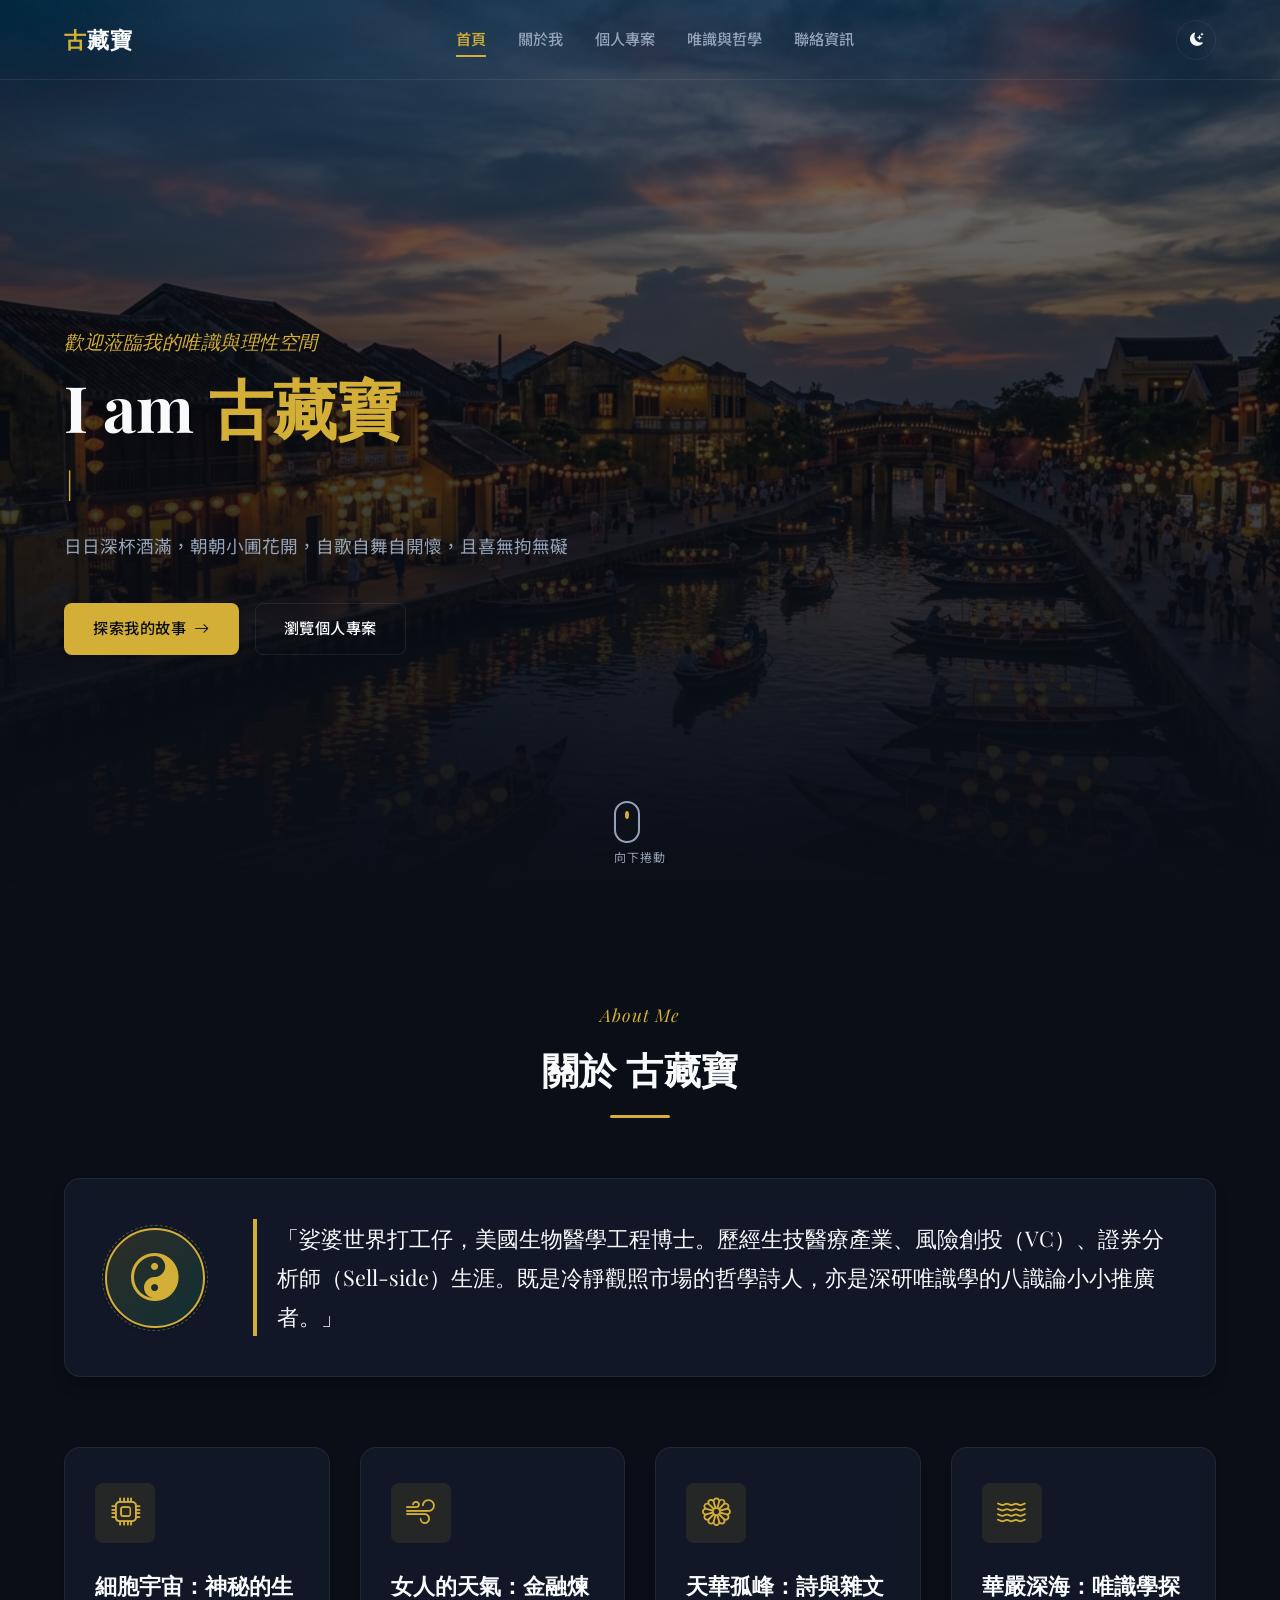
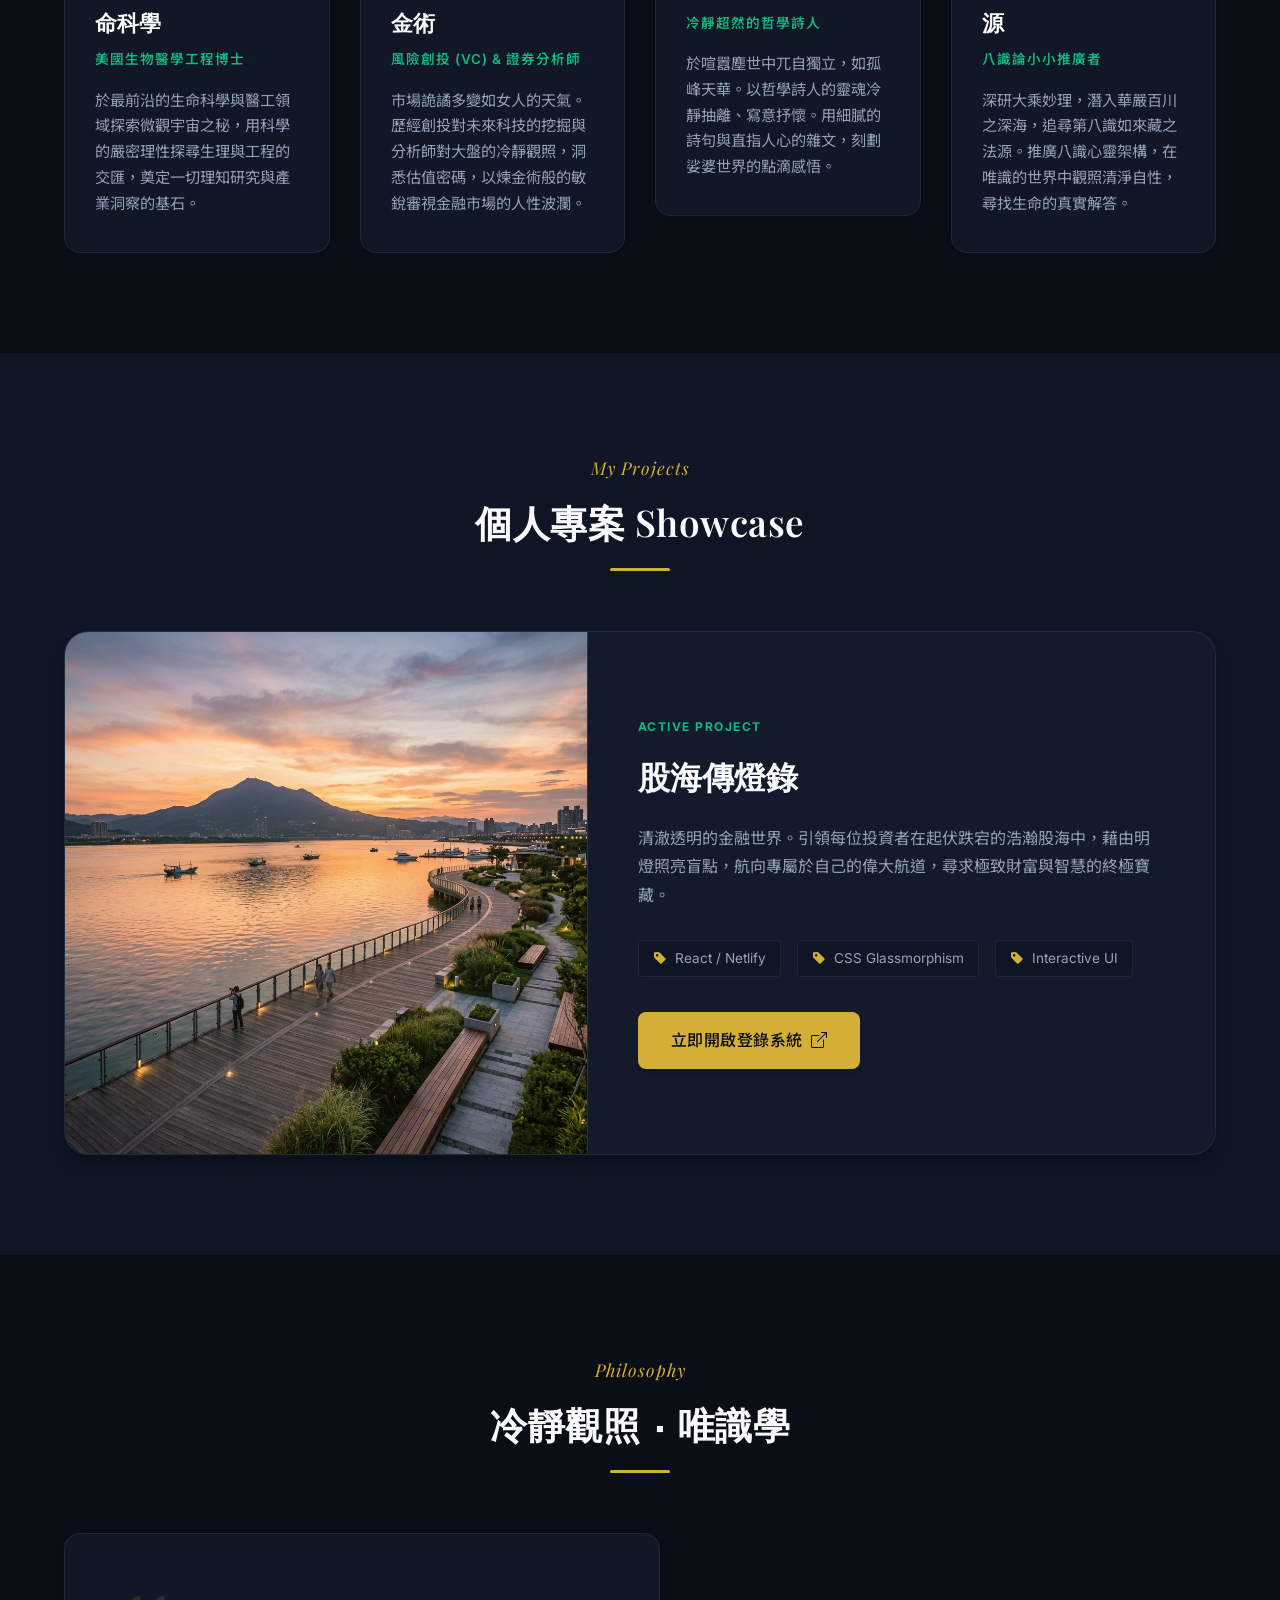
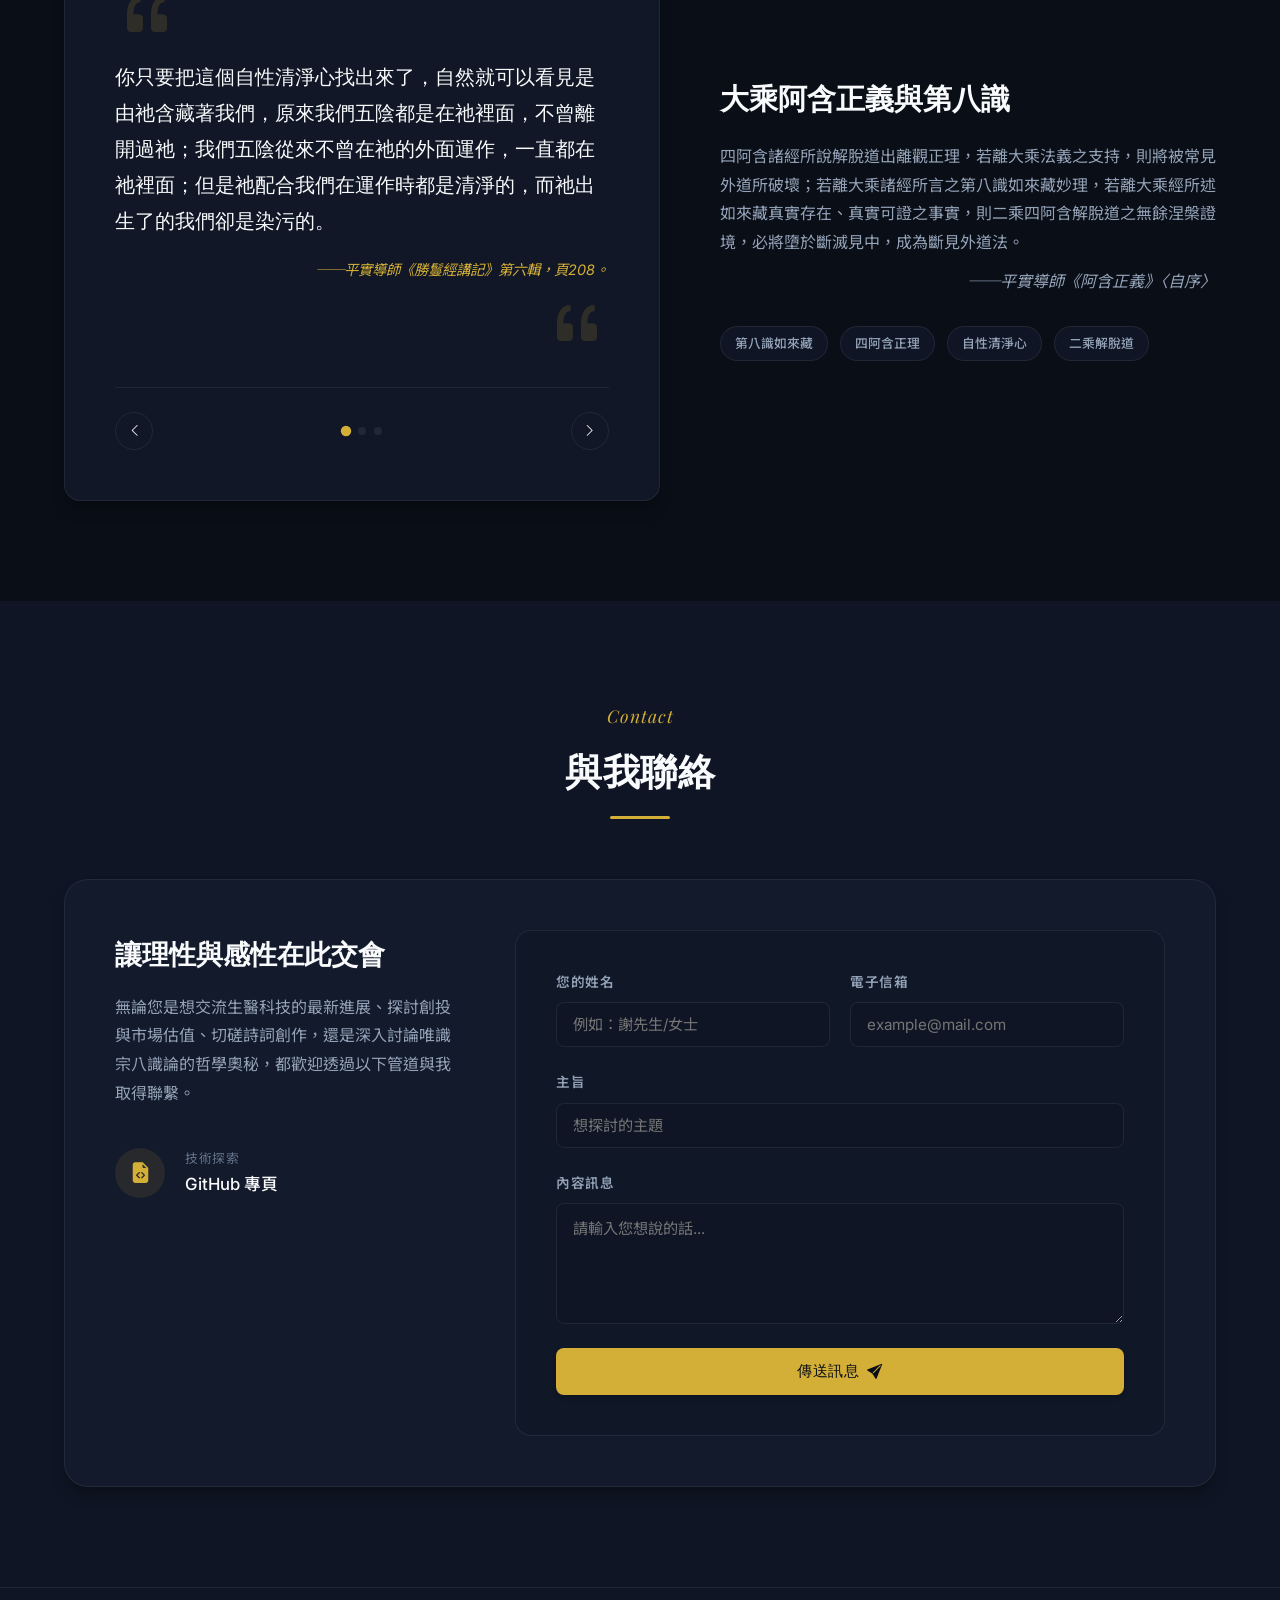
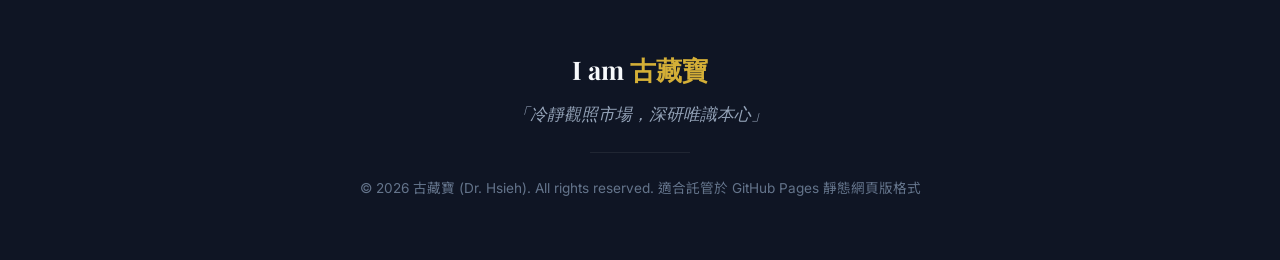
==== commit f1b9f1e6: "Create columns.html catalog and link journey card to it" ====
--- a/index.html
+++ b/index.html
@@ -136,19 +136,18 @@
                         <p>
                             市場詭譎多變如女人的天氣。歷經創投對未來科技的挖掘與分析師對大盤的冷靜觀照，洞悉估值密碼，以煉金術般的敏銳審視金融市場的人性波瀾。
                         </p>
-                    </div>
-
-                    <div class="journey-card" data-index="3">
-                        <div class="journey-icon-box">
-                            <i class="bi bi-flower1"></i>
-                        </div>
-                        <h3>天華孤峰：詩與雜文</h3>
-                        <span class="card-subtitle">冷靜超然的哲學詩人</span>
-                        <p>
-                            於喧囂塵世中兀自獨立，如孤峰天華。以哲學詩人的靈魂冷靜抽離、寫意抒懷。用細膩的詩句與直指人心的雜文，刻劃娑婆世界的點滴感悟。
-                        </p>
-                    </div>
-
+                    </div>                    <a href="columns.html" style="display: block; text-decoration: none; color: inherit;">
+                        <div class="journey-card" data-index="3">
+                            <div class="journey-icon-box">
+                                <i class="bi bi-flower1"></i>
+                            </div>
+                            <h3>天華孤峰：詩與雜文</h3>
+                            <span class="card-subtitle">冷靜超然的哲學詩人</span>
+                            <p>
+                                於喧囂塵世中兀自獨立，如孤峰天華。以哲學詩人的靈魂冷靜抽離、寫意抒懷。用細膩的詩句與直指人心的雜文，刻劃娑婆世界的點滴感悟。
+                            </p>
+                        </div>
+                    </a>
                     <div class="journey-card" data-index="4">
                         <div class="journey-icon-box">
                             <i class="bi bi-water"></i>
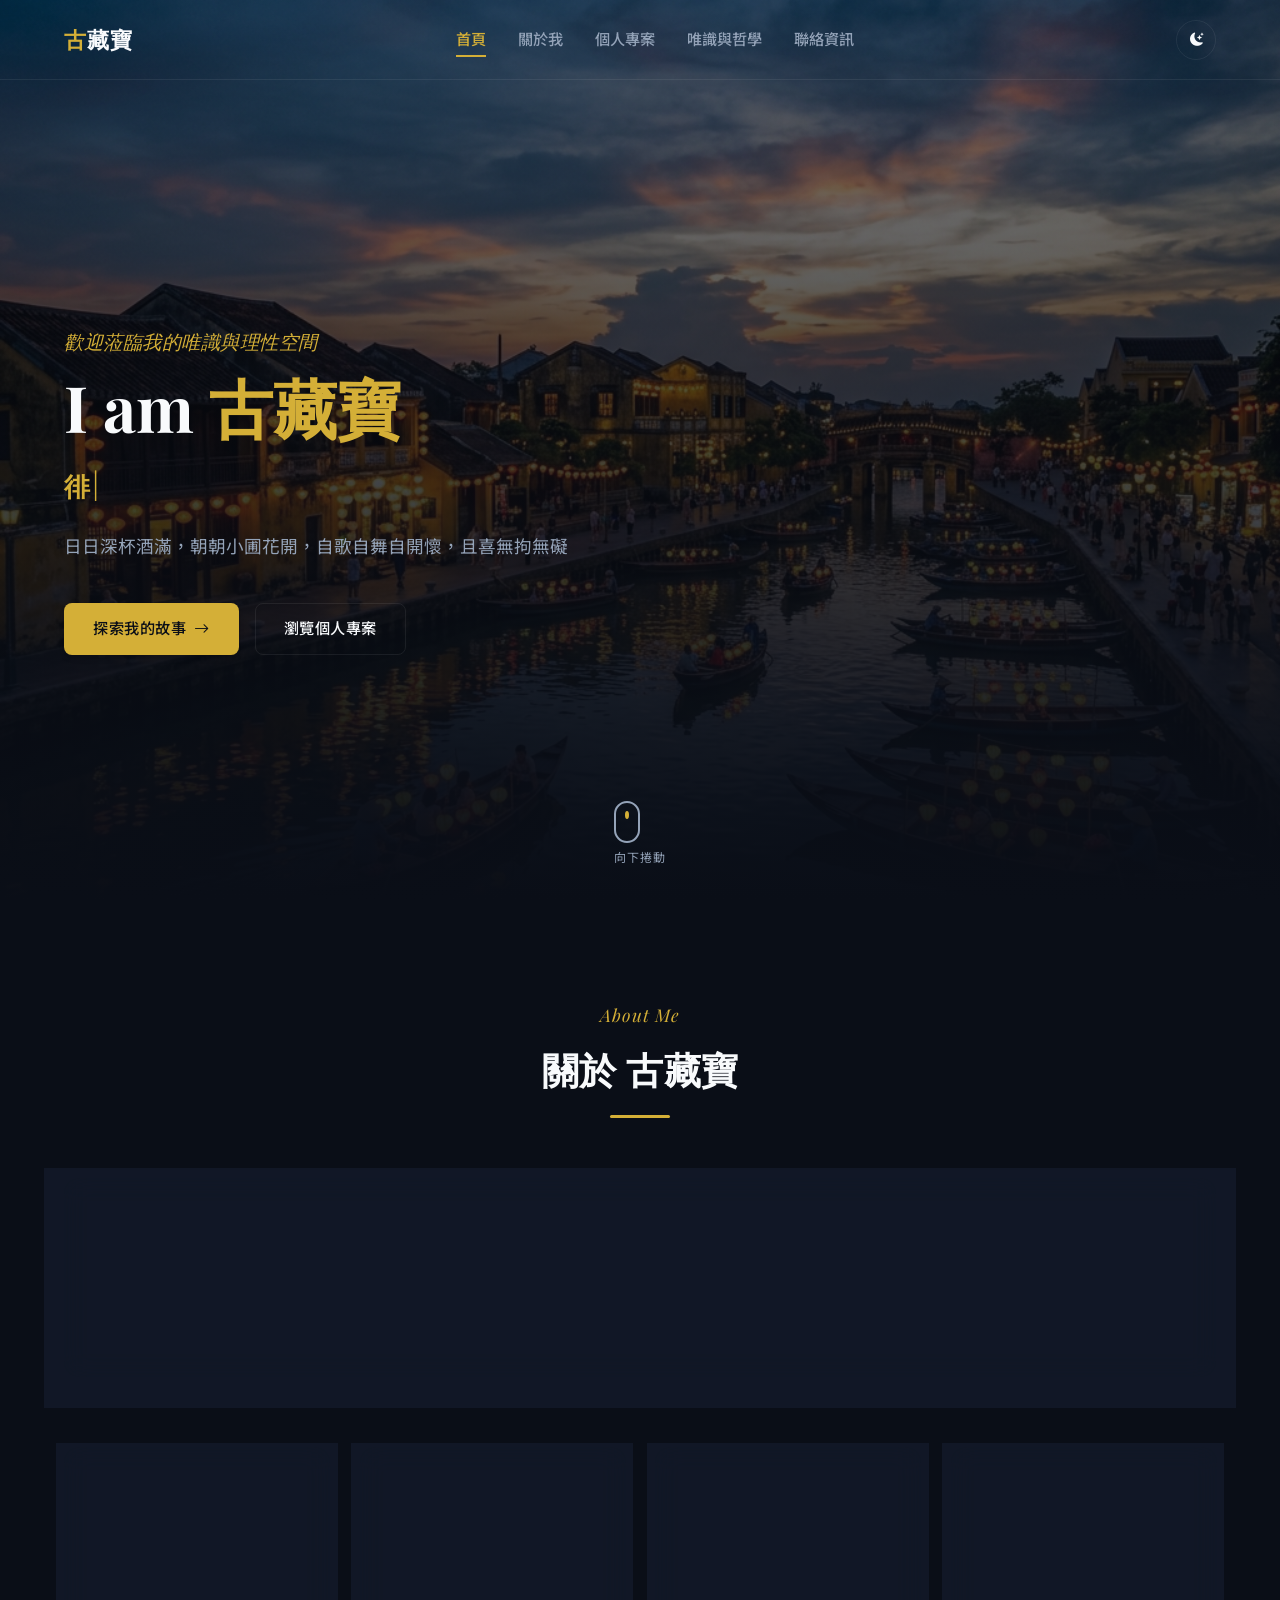
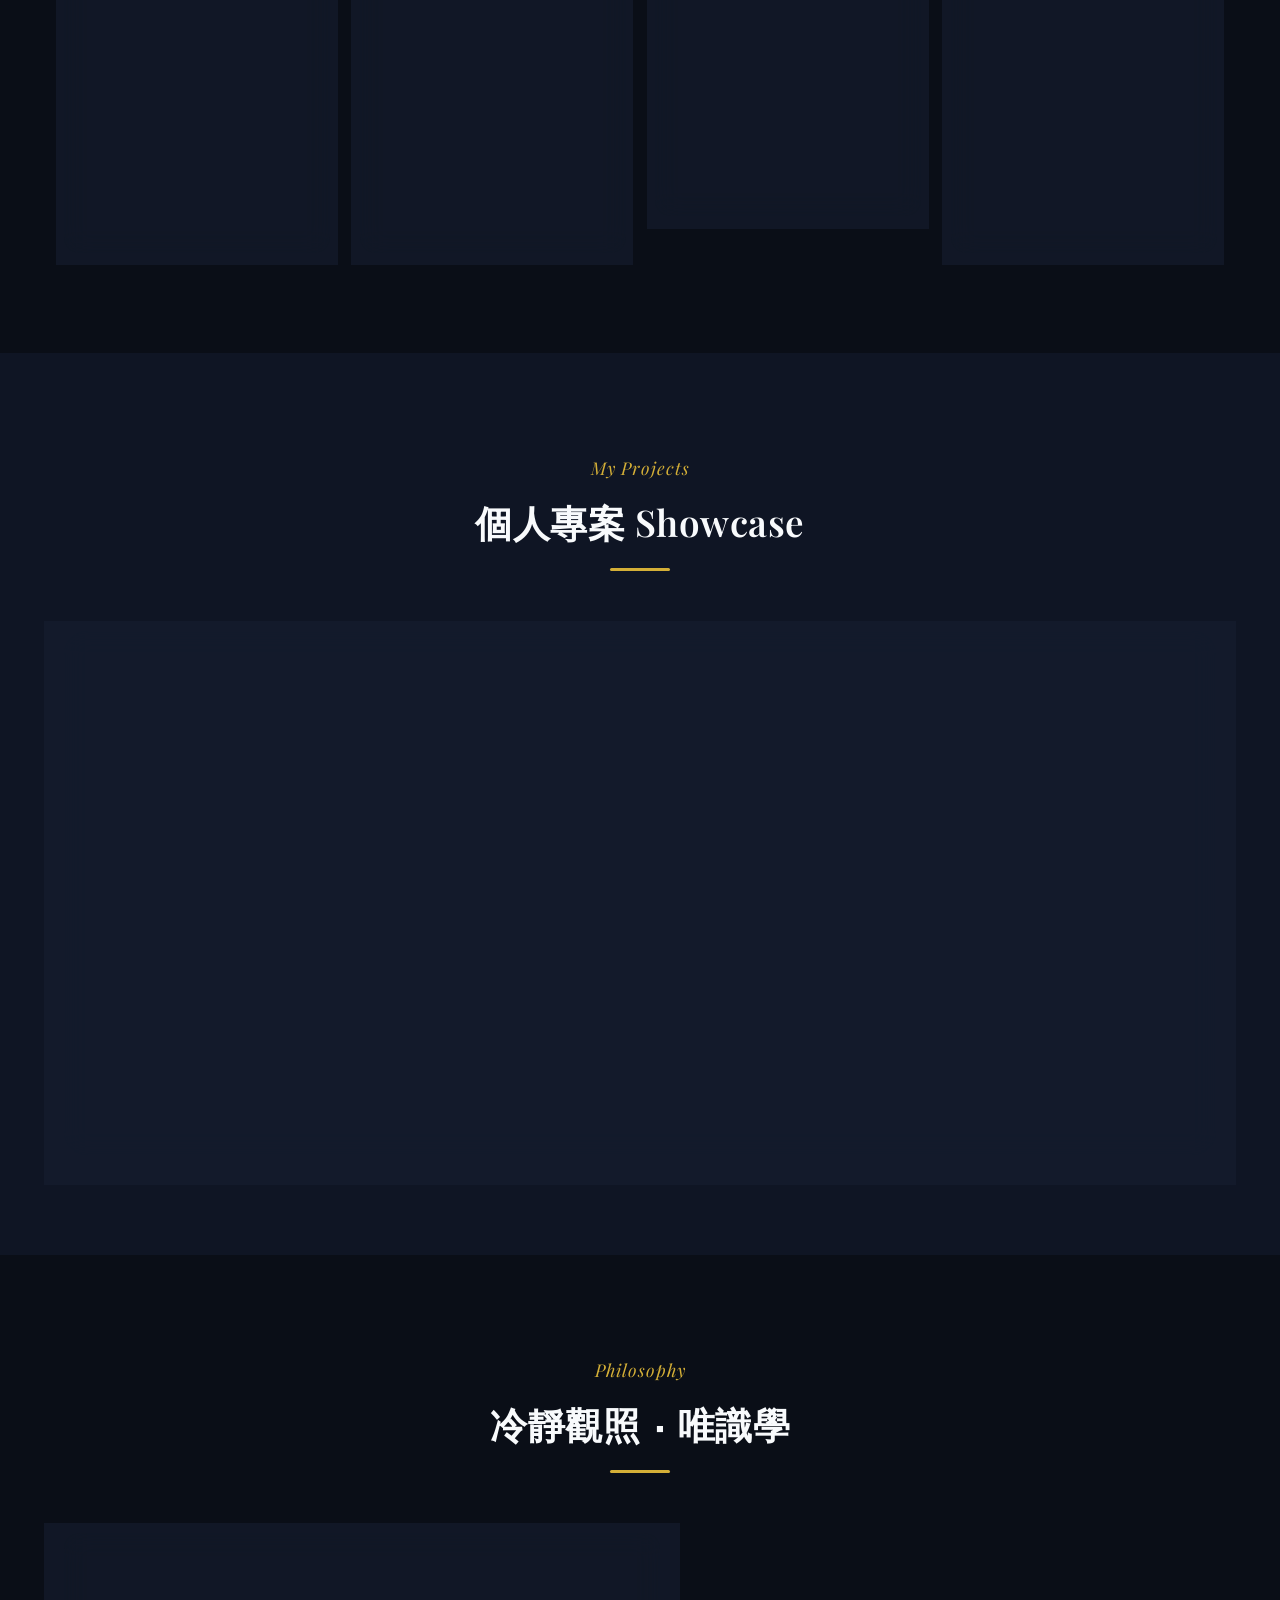
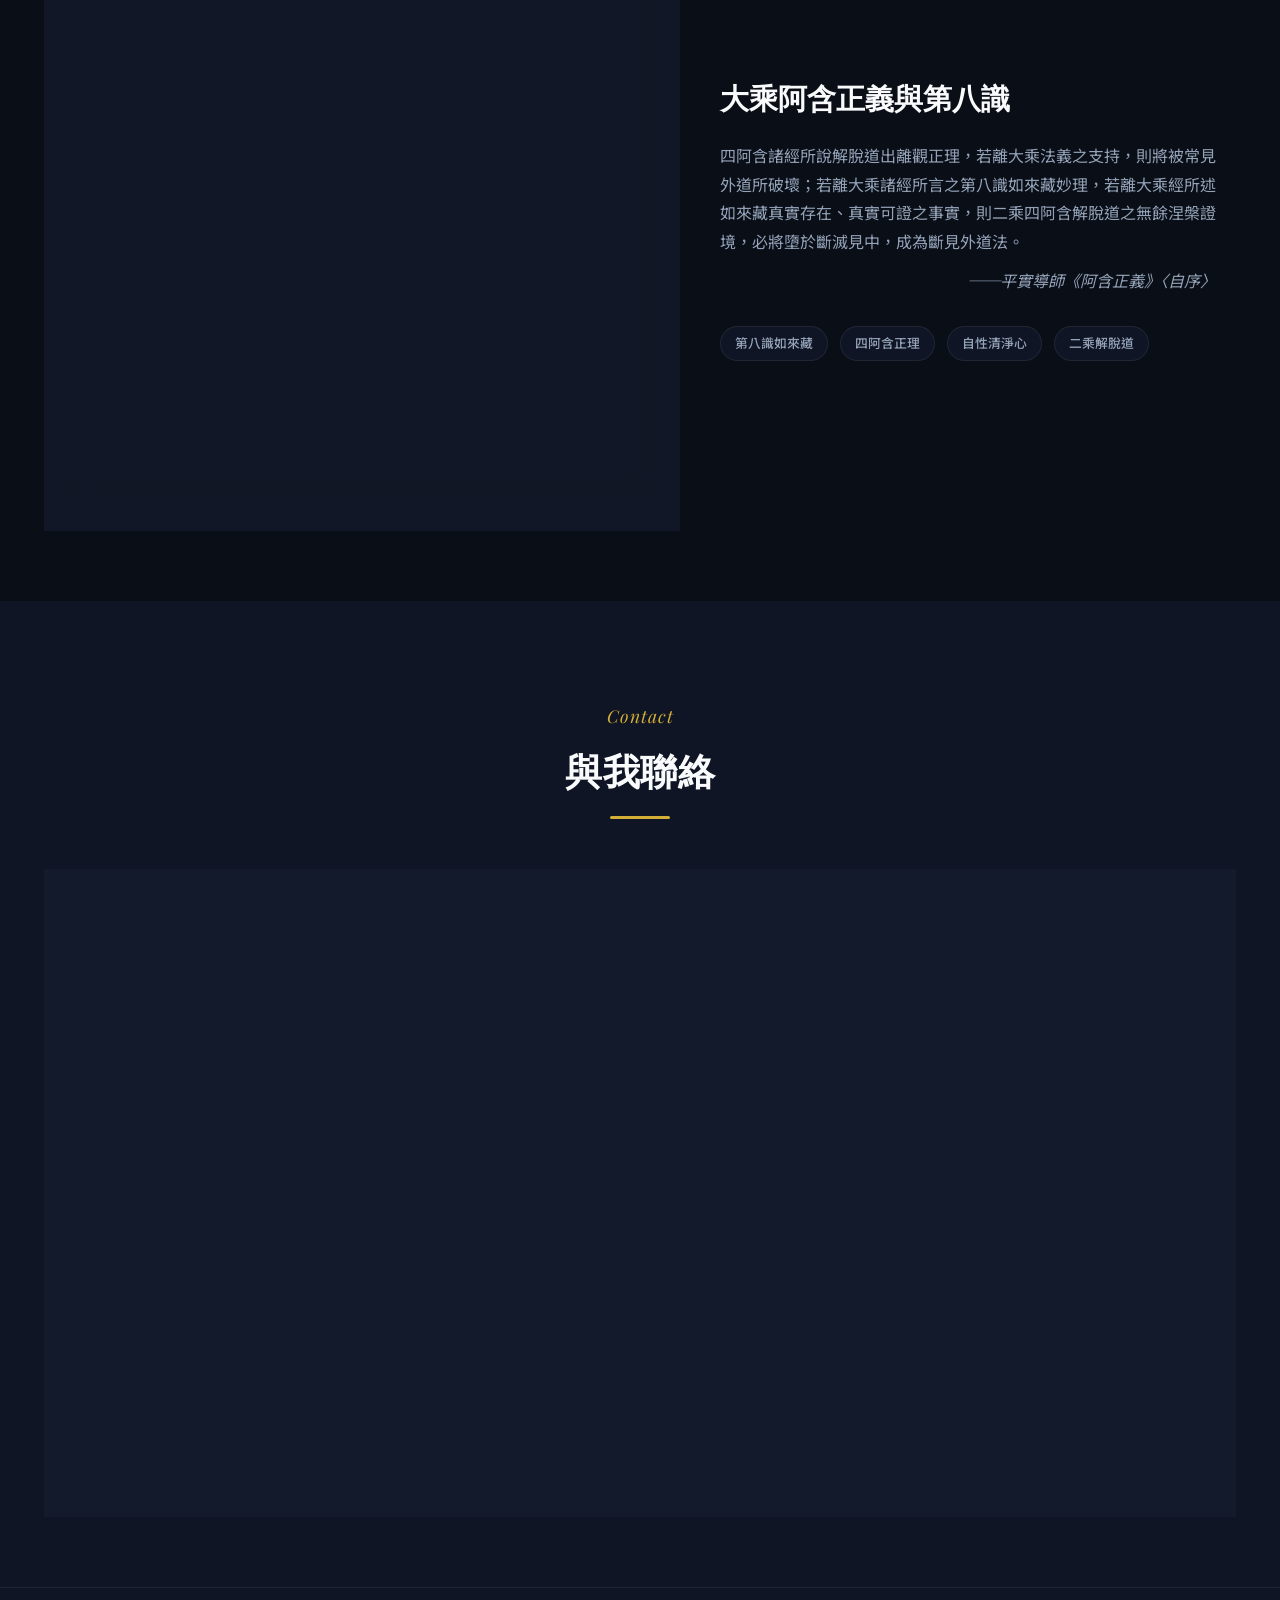
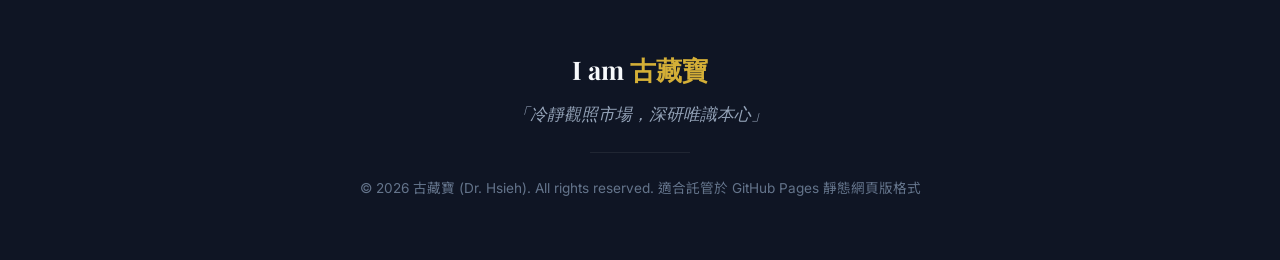
==== commit ec92c111: "link: update 股海傳燈錄 link to new Cloudflare Pages URL" ====
--- a/index.html
+++ b/index.html
@@ -175,7 +175,7 @@
                     <!-- Project Card - Stock Onepiece Login -->
                     <div class="project-featured-card">
                         <div class="project-image-side clickable-image-side">
-                            <a href="https://stock-onepiece.netlify.app/" target="_blank" rel="noopener noreferrer">
+                            <a href="https://stock-sea.pages.dev/" target="_blank" rel="noopener noreferrer">
                                 <img src="bali_waterfront.png" alt="淡水八里水岸夕陽美景" class="project-card-img">
                             </a>
                         </div>
@@ -186,12 +186,12 @@
                                 清澈透明的金融世界。引領每位投資者在起伏跌宕的浩瀚股海中，藉由明燈照亮盲點，航向專屬於自己的偉大航道，尋求極致財富與智慧的終極寶藏。
                             </p>
                             <div class="project-tech-stack">
-                                <span><i class="bi bi-tag-fill"></i> React / Netlify</span>
+                                <span><i class="bi bi-tag-fill"></i> Quarto / Cloudflare Pages</span>
                                 <span><i class="bi bi-tag-fill"></i> CSS Glassmorphism</span>
                                 <span><i class="bi bi-tag-fill"></i> Interactive UI</span>
                             </div>
                             <div class="project-action-btn">
-                                <a href="https://stock-onepiece.netlify.app" target="_blank" rel="noopener noreferrer" class="btn btn-primary project-launch-btn">
+                                <a href="https://stock-sea.pages.dev/" target="_blank" rel="noopener noreferrer" class="btn btn-primary project-launch-btn">
                                     立即開啟登錄系統 <i class="bi bi-box-arrow-up-right"></i>
                                 </a>
                             </div>
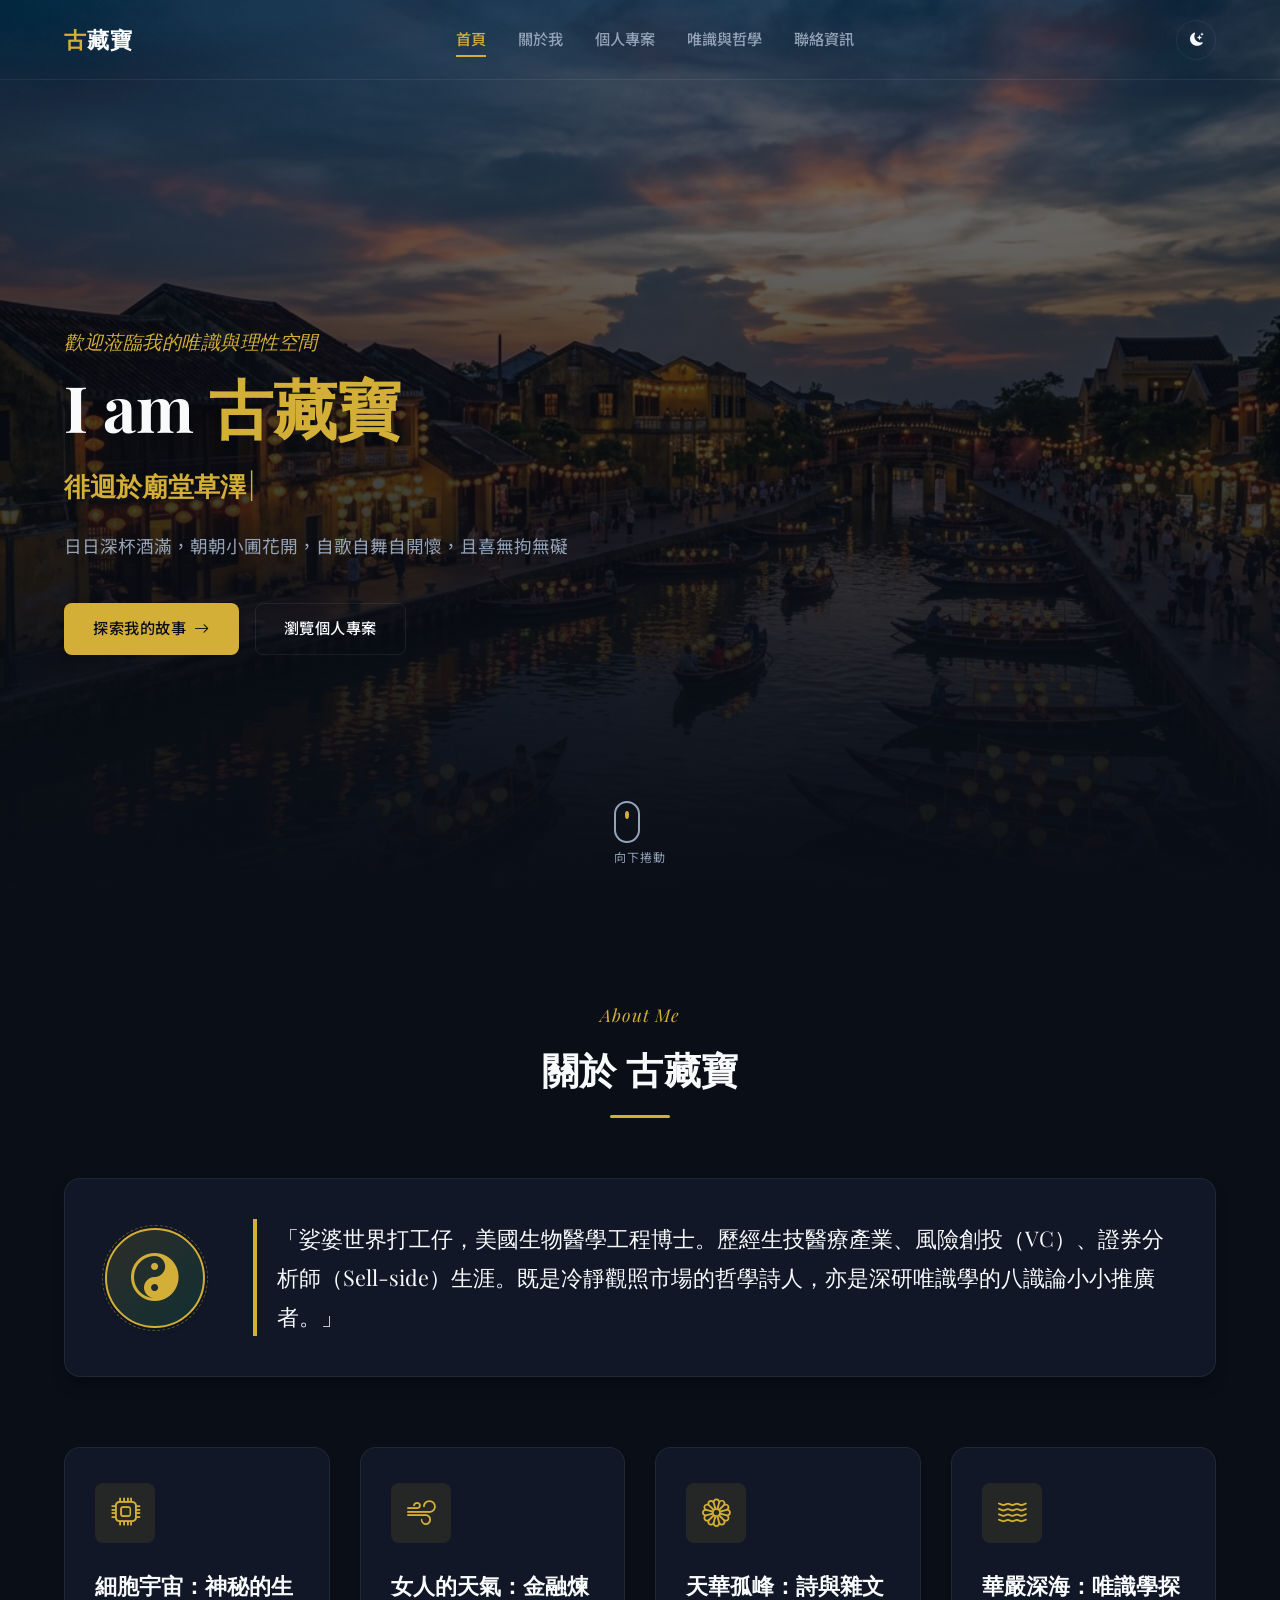
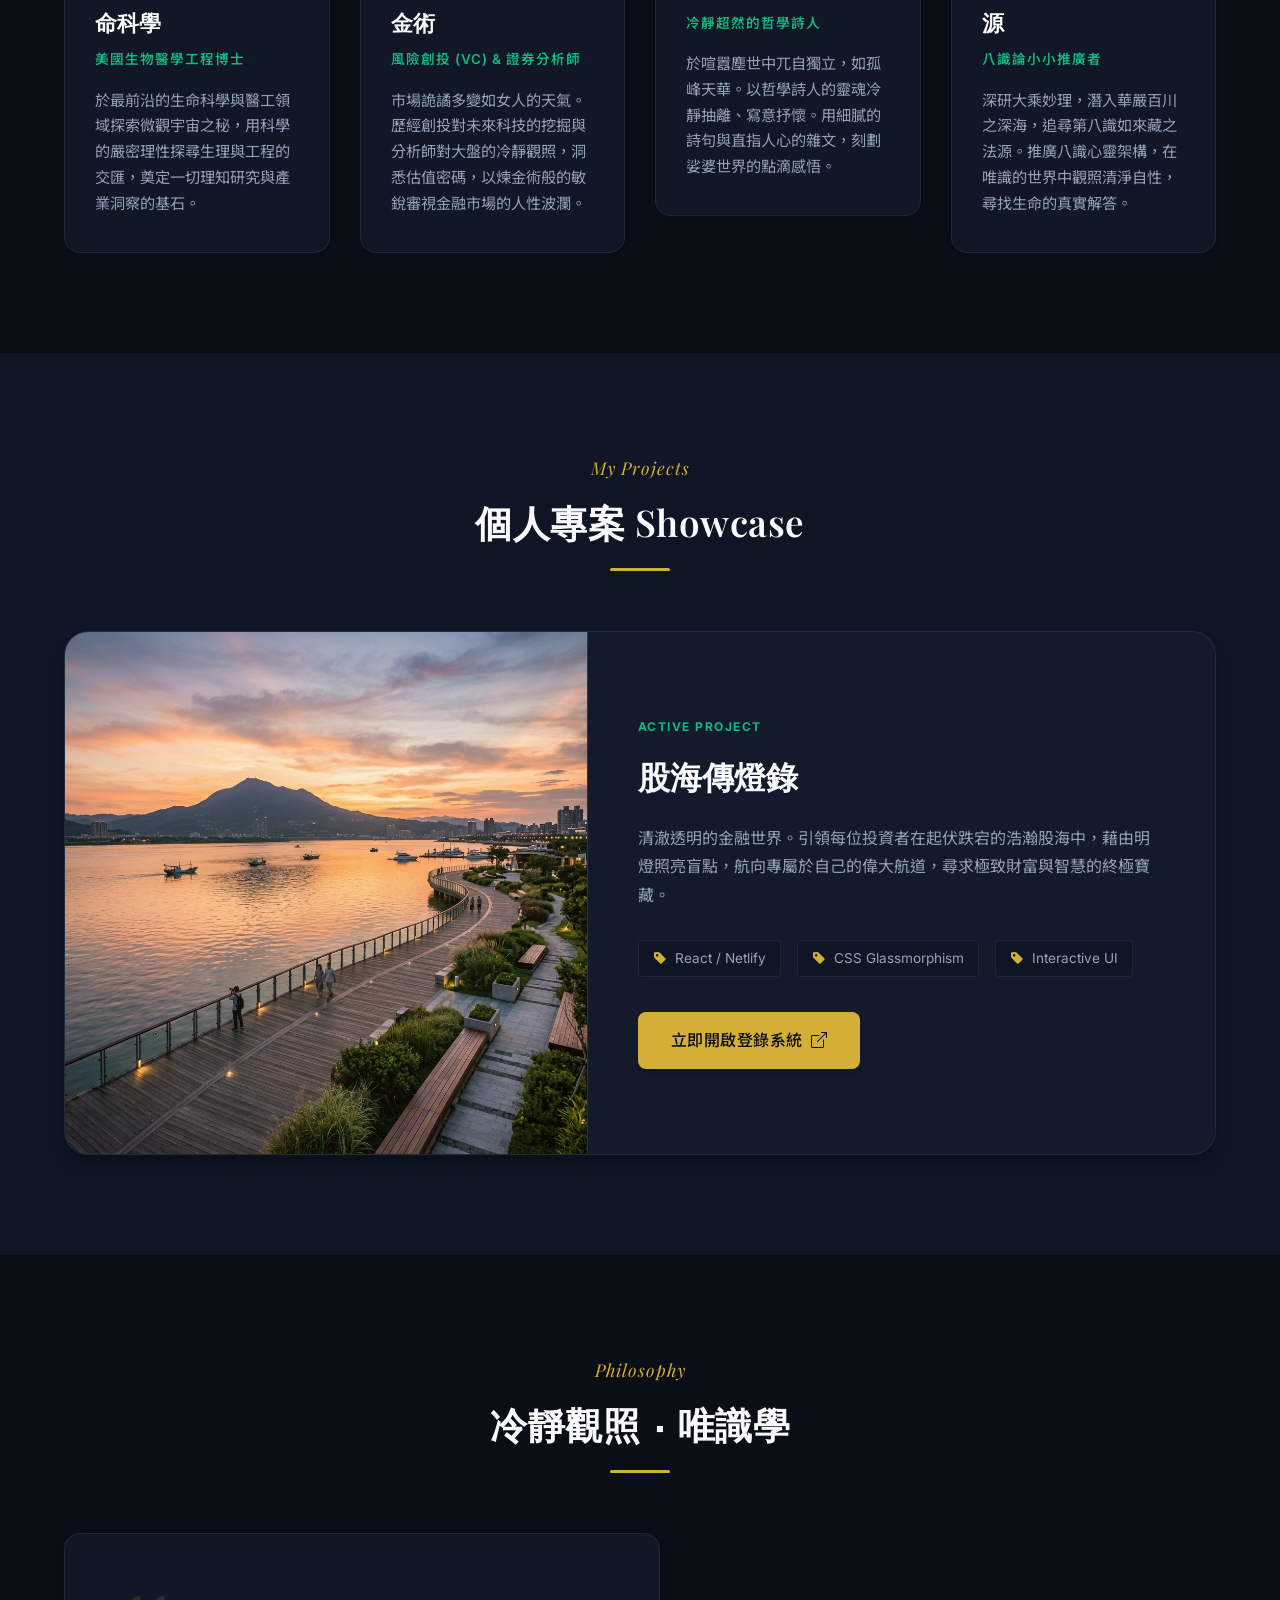
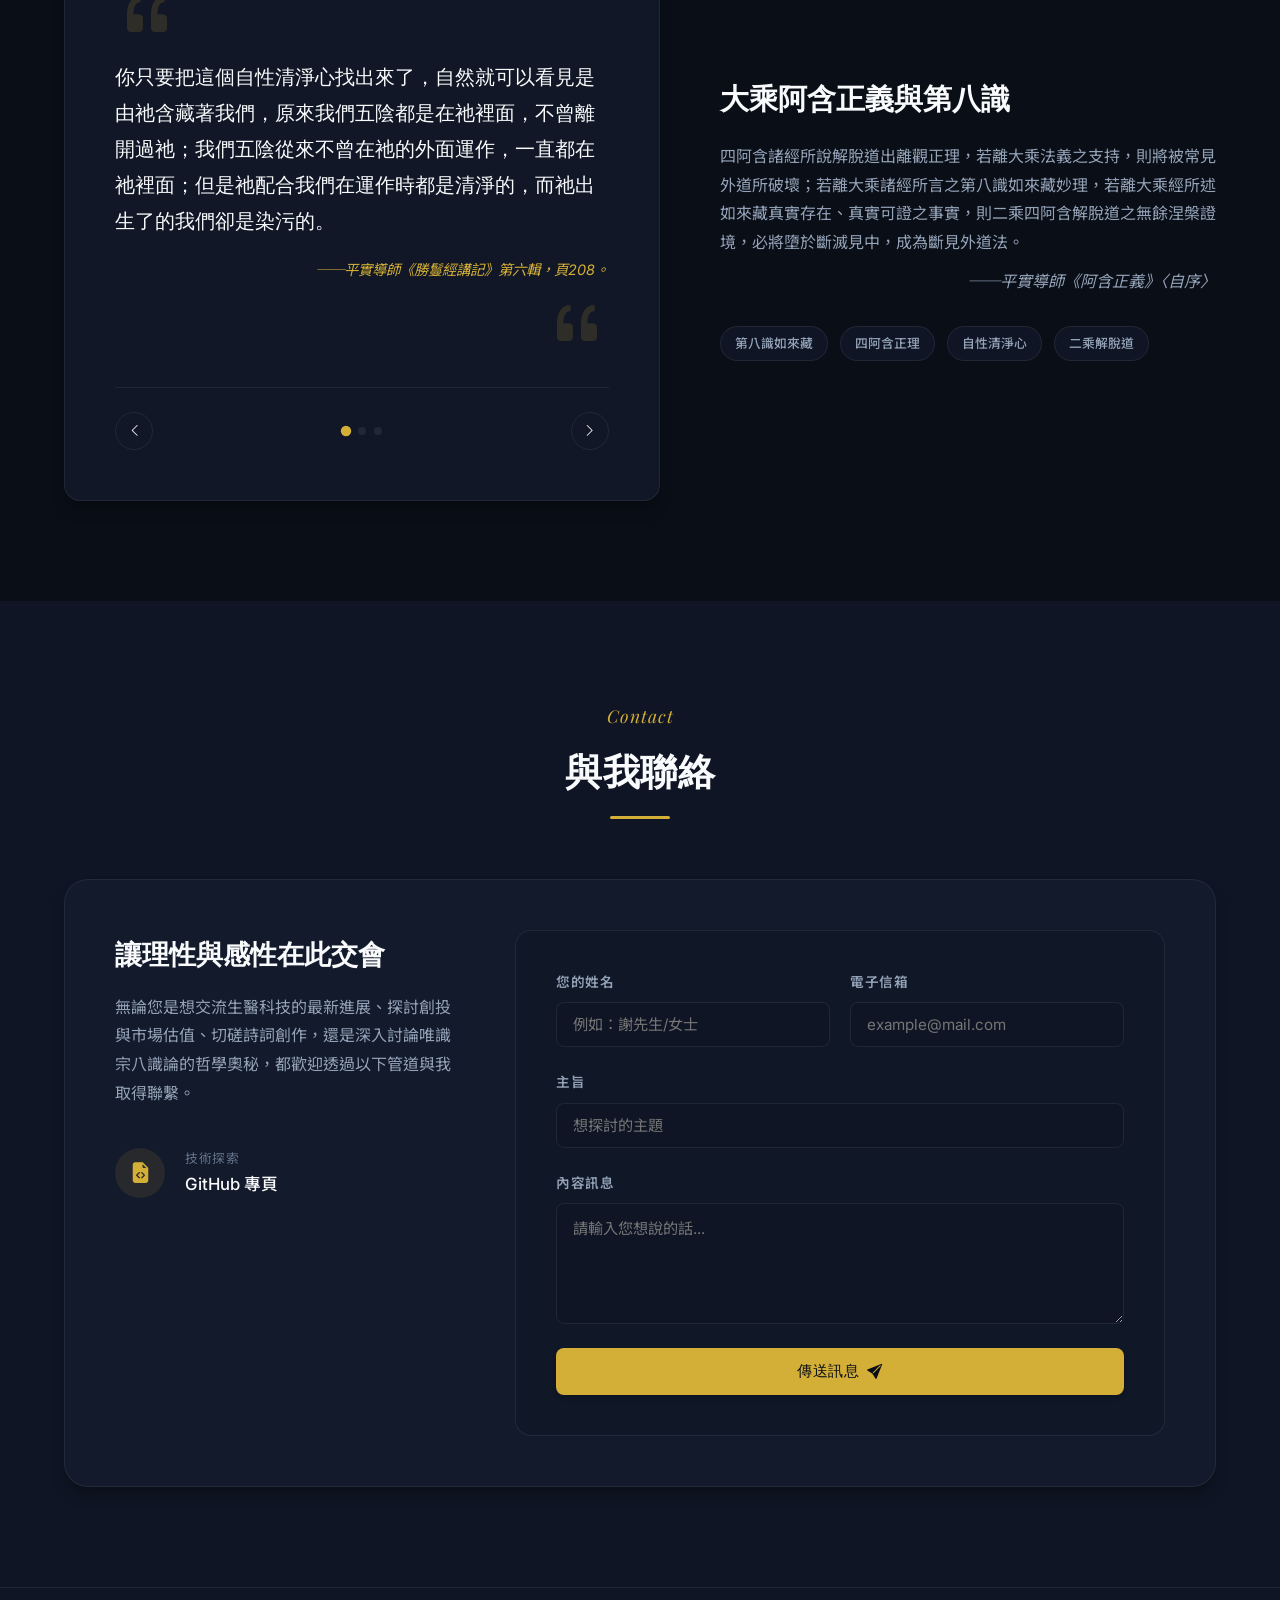
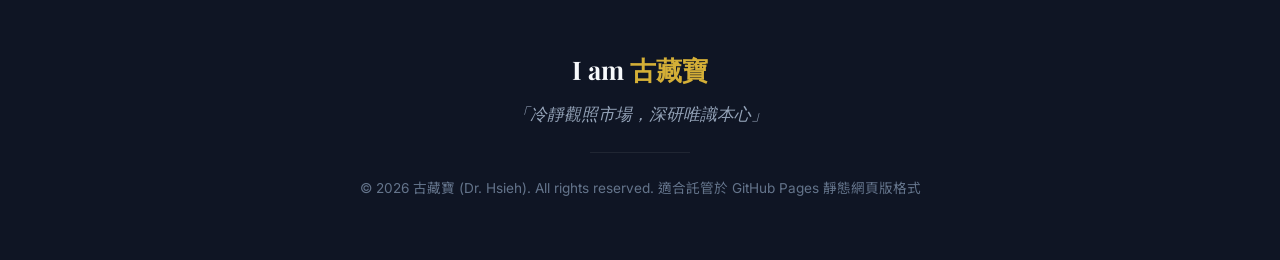
==== commit db180cd9: "Revert "link: update 股海傳燈錄 link to new Cloudflare Pages URL" This reverts commit ec92c11125a1d8ac242" ====
--- a/index.html
+++ b/index.html
@@ -175,7 +175,7 @@
                     <!-- Project Card - Stock Onepiece Login -->
                     <div class="project-featured-card">
                         <div class="project-image-side clickable-image-side">
-                            <a href="https://stock-sea.pages.dev/" target="_blank" rel="noopener noreferrer">
+                            <a href="https://stock-onepiece.netlify.app/" target="_blank" rel="noopener noreferrer">
                                 <img src="bali_waterfront.png" alt="淡水八里水岸夕陽美景" class="project-card-img">
                             </a>
                         </div>
@@ -186,12 +186,12 @@
                                 清澈透明的金融世界。引領每位投資者在起伏跌宕的浩瀚股海中，藉由明燈照亮盲點，航向專屬於自己的偉大航道，尋求極致財富與智慧的終極寶藏。
                             </p>
                             <div class="project-tech-stack">
-                                <span><i class="bi bi-tag-fill"></i> Quarto / Cloudflare Pages</span>
+                                <span><i class="bi bi-tag-fill"></i> React / Netlify</span>
                                 <span><i class="bi bi-tag-fill"></i> CSS Glassmorphism</span>
                                 <span><i class="bi bi-tag-fill"></i> Interactive UI</span>
                             </div>
                             <div class="project-action-btn">
-                                <a href="https://stock-sea.pages.dev/" target="_blank" rel="noopener noreferrer" class="btn btn-primary project-launch-btn">
+                                <a href="https://stock-onepiece.netlify.app" target="_blank" rel="noopener noreferrer" class="btn btn-primary project-launch-btn">
                                     立即開啟登錄系統 <i class="bi bi-box-arrow-up-right"></i>
                                 </a>
                             </div>
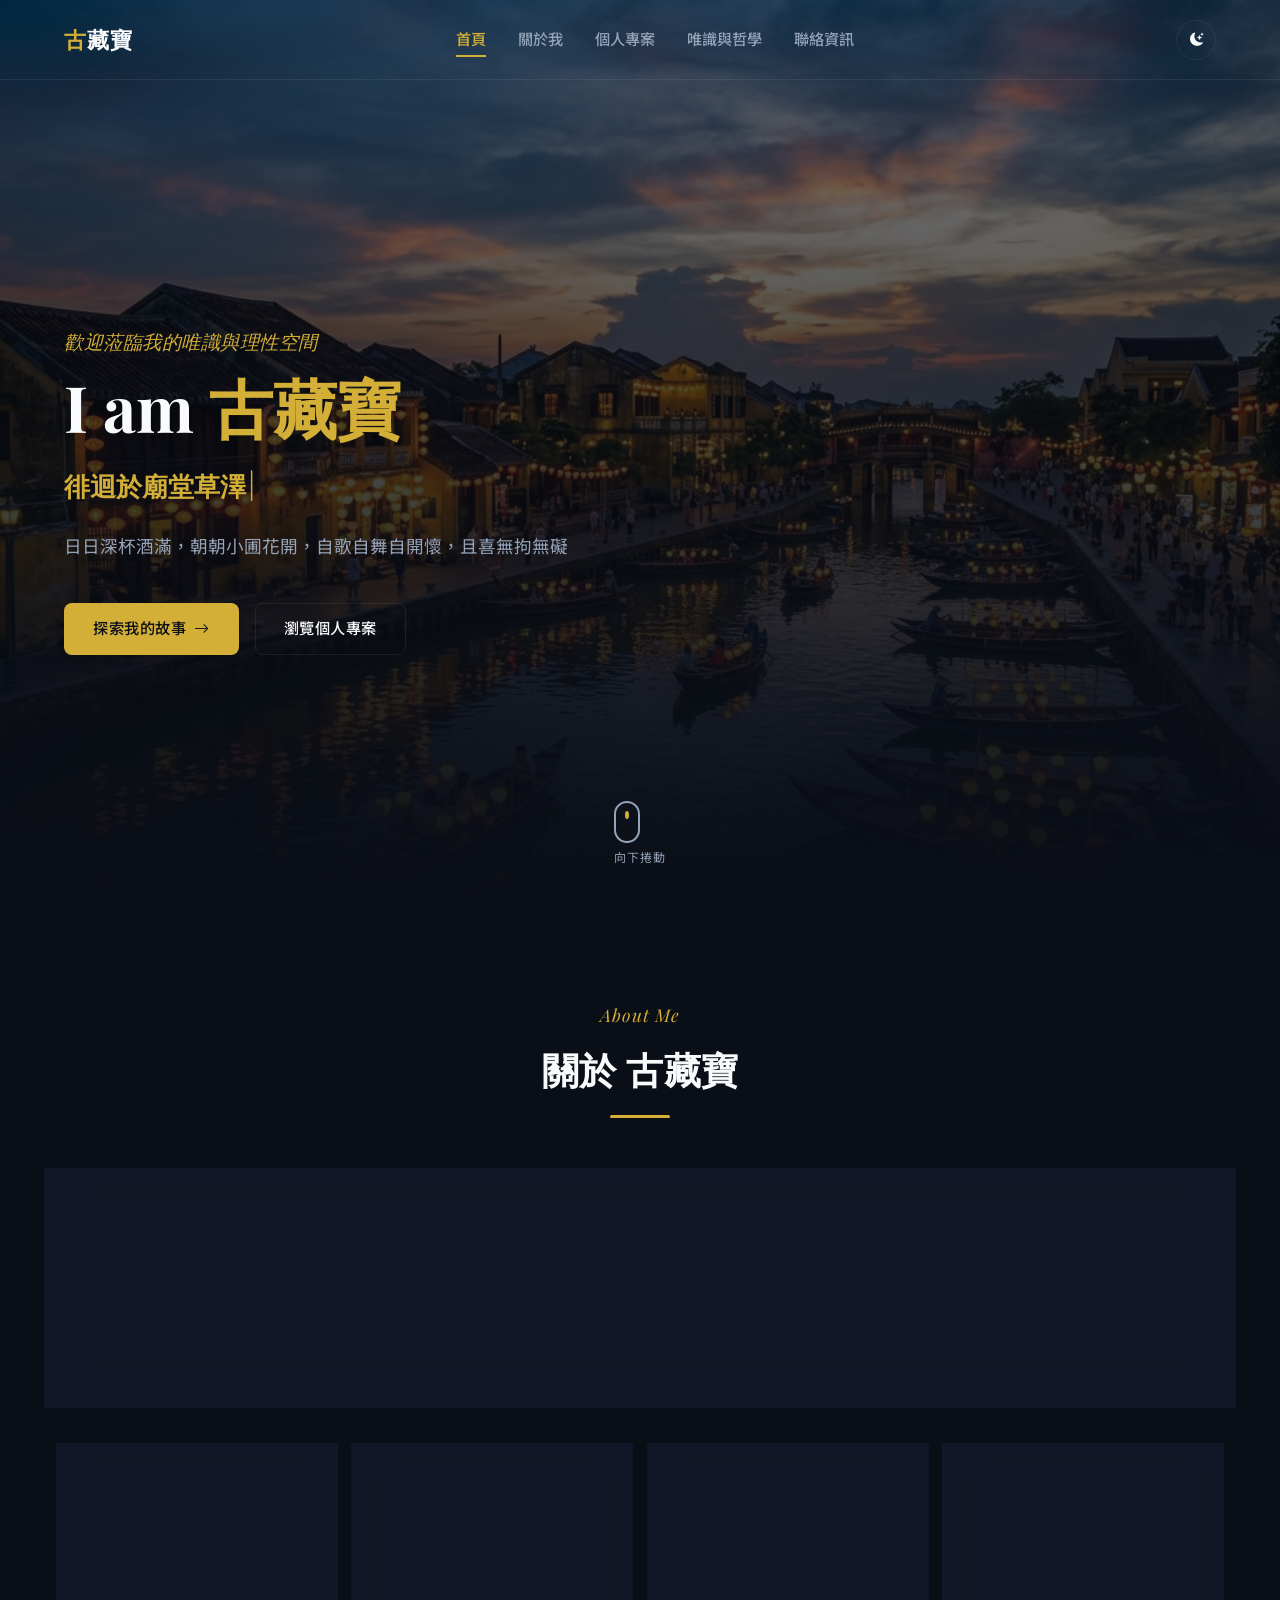
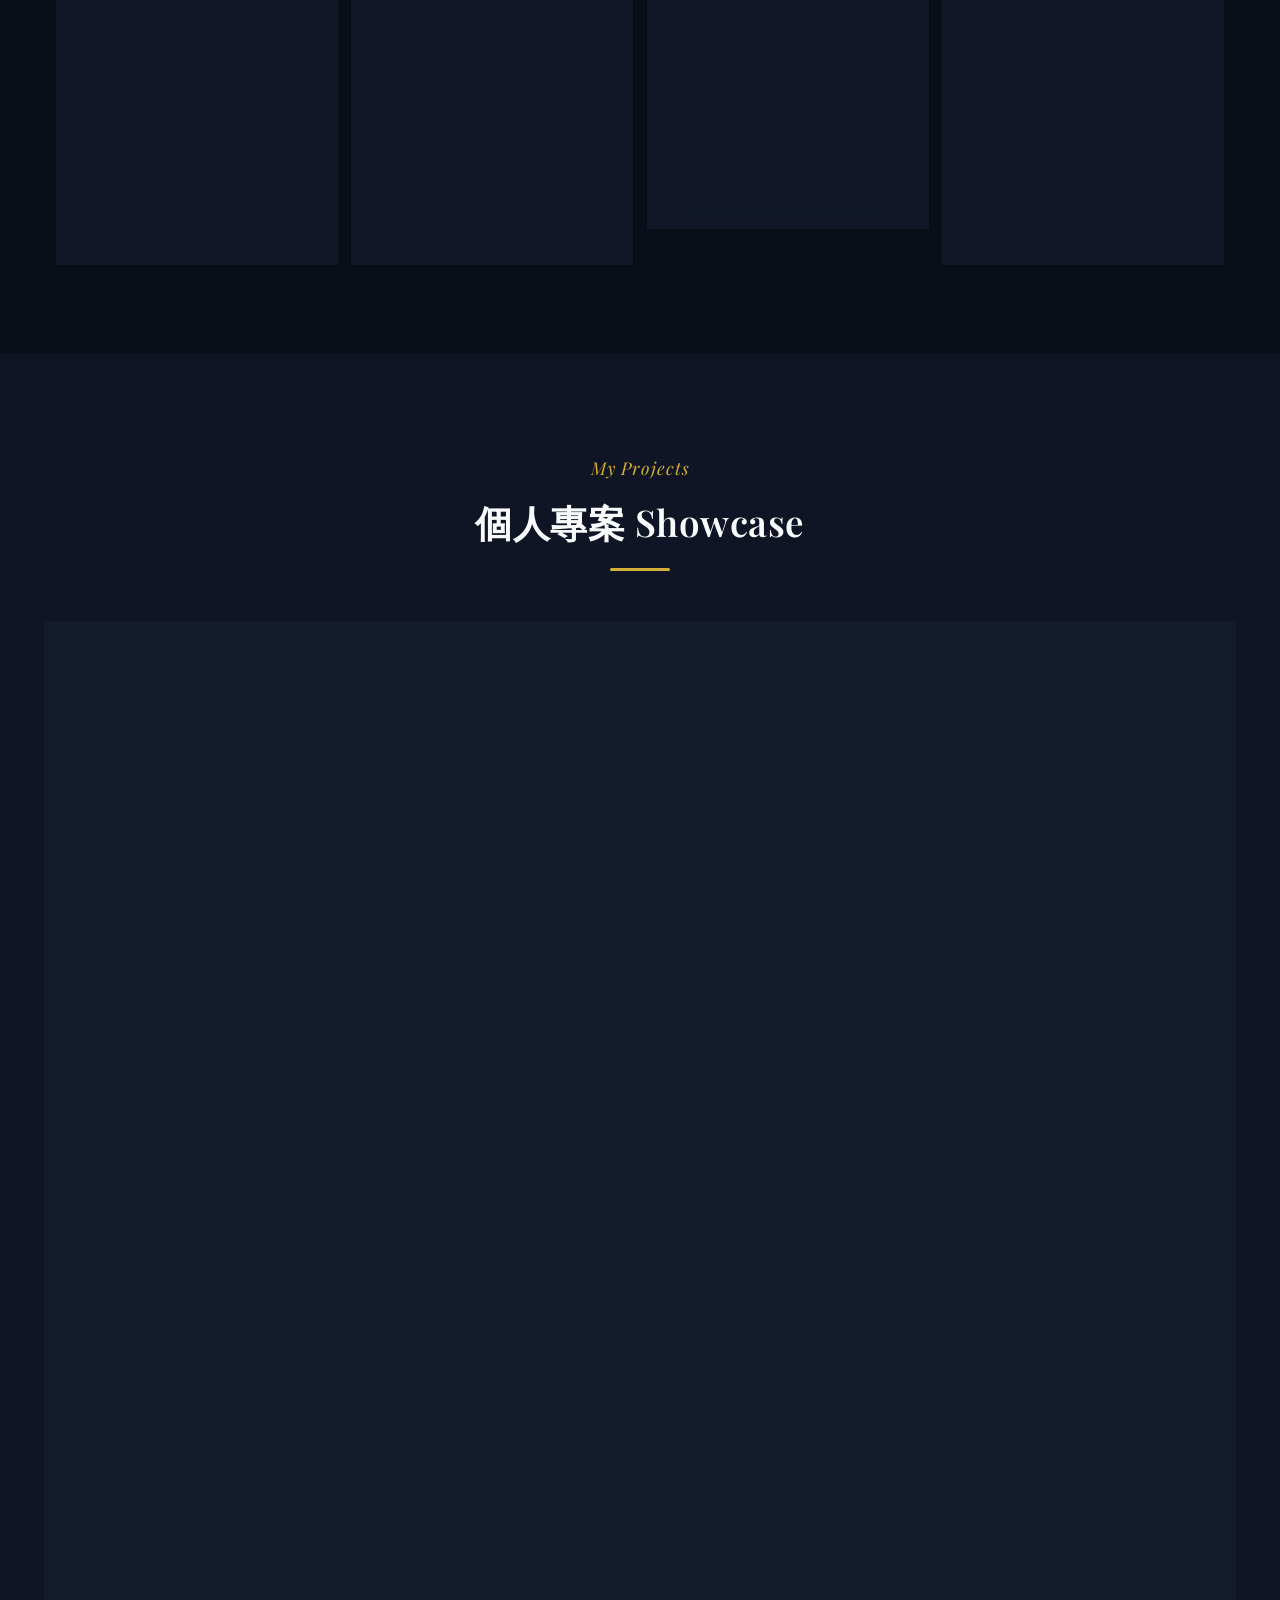
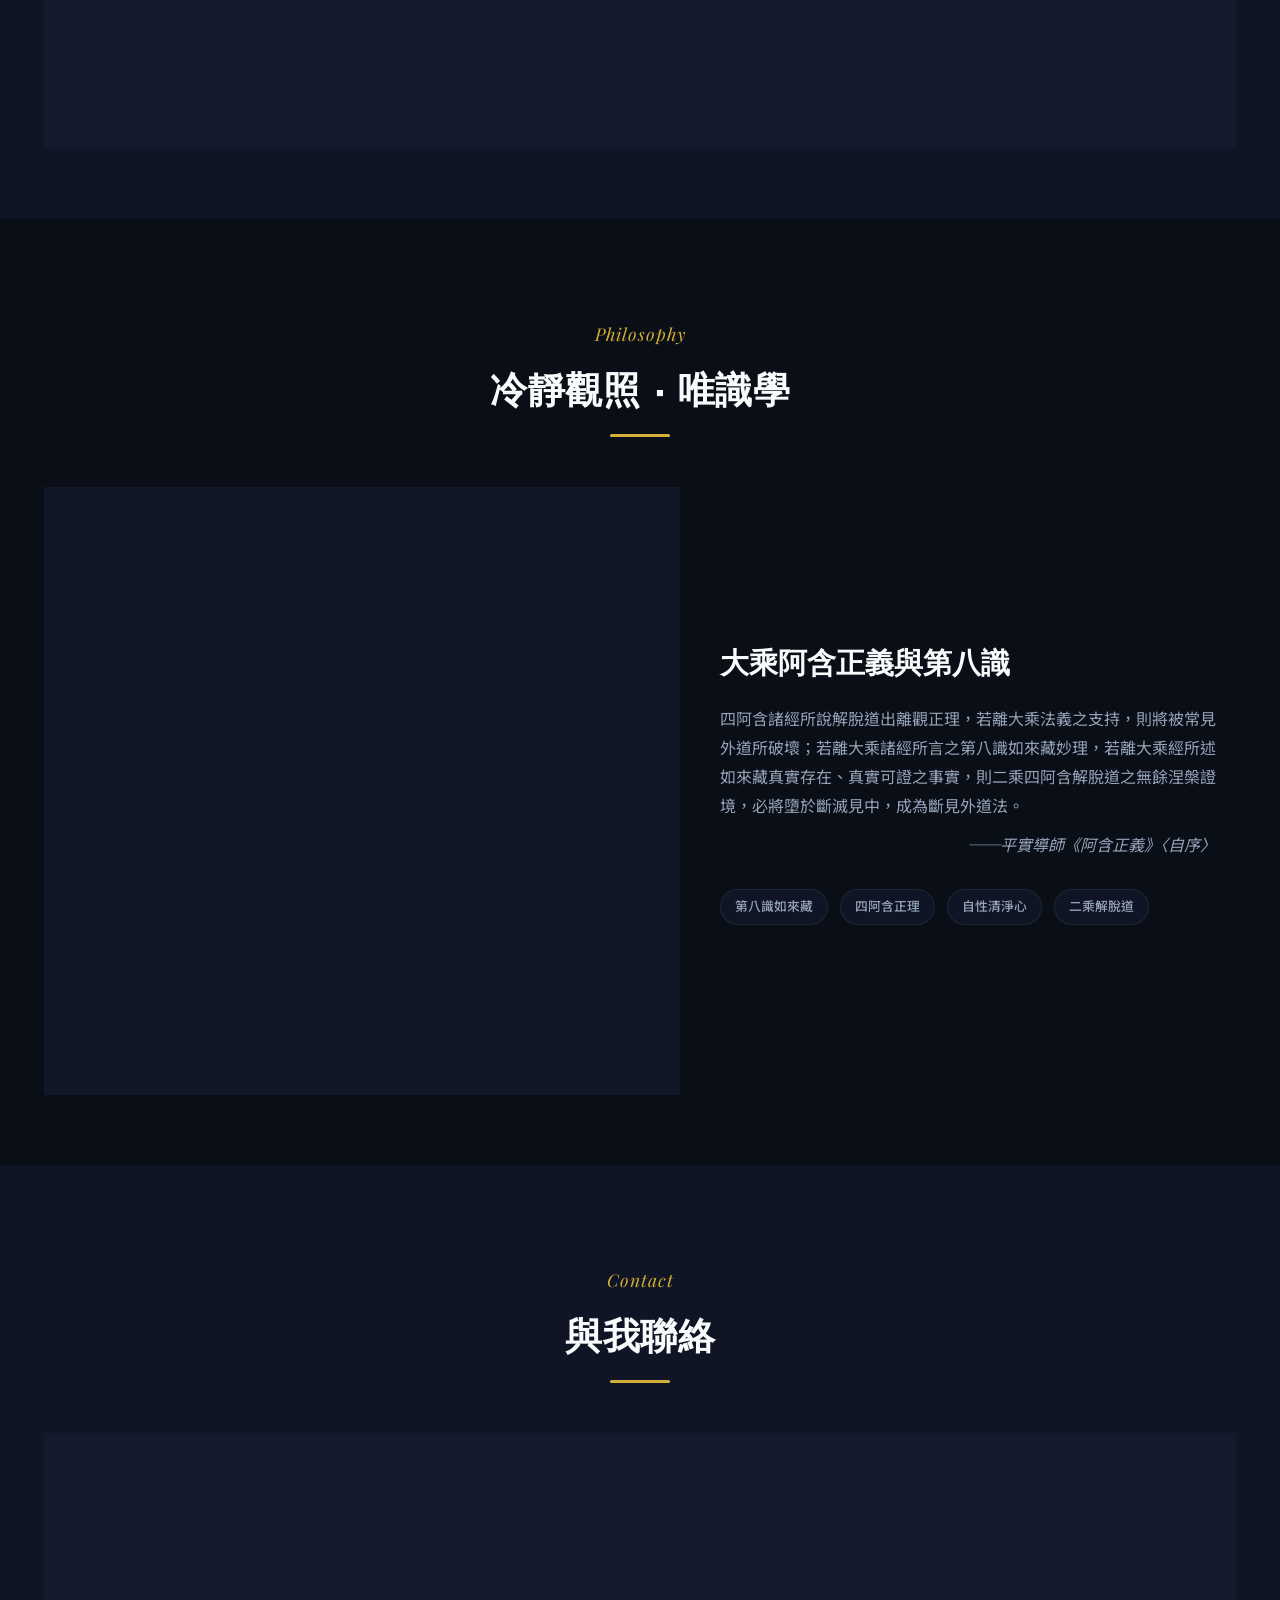
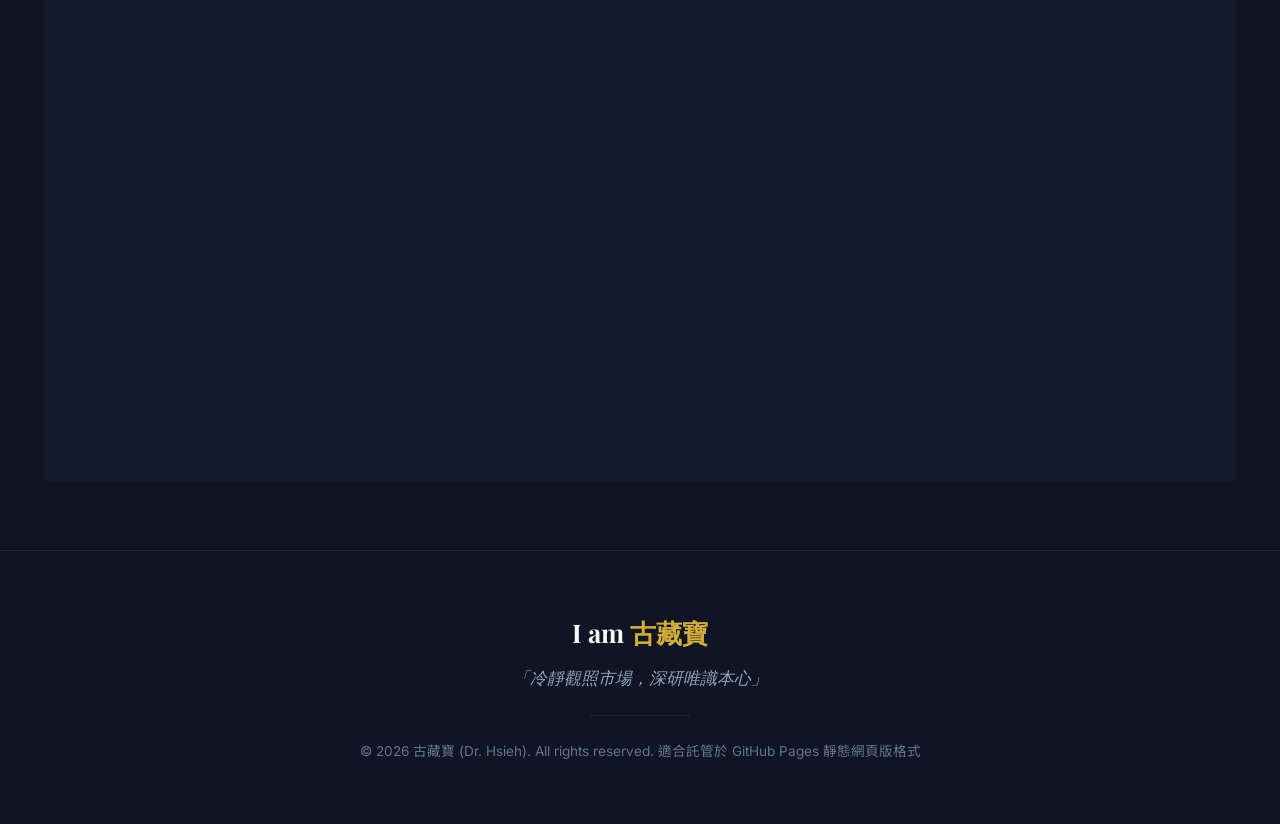
==== commit 264c3a6f: "feat: add Stock Learning section (聖堂教父 & 股票書籍與podcast) with dynamic loading pages" ====
--- a/index.html
+++ b/index.html
@@ -197,6 +197,32 @@
                             </div>
                         </div>
                     </div>
+
+                    <!-- Project Card - Stock Learning Portal -->
+                    <div class="project-featured-card" style="margin-top: 40px;">
+                        <div class="project-image-side clickable-image-side">
+                            <a href="stock-learning.html">
+                                <img src="stock_learning.png" alt="股海學習" class="project-card-img">
+                            </a>
+                        </div>
+                        <div class="project-info-side">
+                            <span class="project-status-tag" style="color: var(--accent-gold);">Study Portal</span>
+                            <h3 class="project-card-title">股海學習</h3>
+                            <p class="project-card-desc">
+                                理性與智慧交織的金融學堂。收錄聖堂教父內外功心法，以及經典股票書籍與優質Podcast的精華觀照，助您在人性的股海波動中，明心見性、冷靜前行。
+                            </p>
+                            <div class="project-tech-stack">
+                                <span><i class="bi bi-tag-fill"></i> 經典書籍</span>
+                                <span><i class="bi bi-tag-fill"></i> Podcast 精華</span>
+                                <span><i class="bi bi-tag-fill"></i> 聖堂心法</span>
+                            </div>
+                            <div class="project-action-btn">
+                                <a href="stock-learning.html" class="btn btn-primary project-launch-btn">
+                                    進入學習專區 <i class="bi bi-arrow-right-short" style="font-size: 1.4rem;"></i>
+                                </a>
+                            </div>
+                        </div>
+                    </div>
                 </div>
             </div>
         </section>
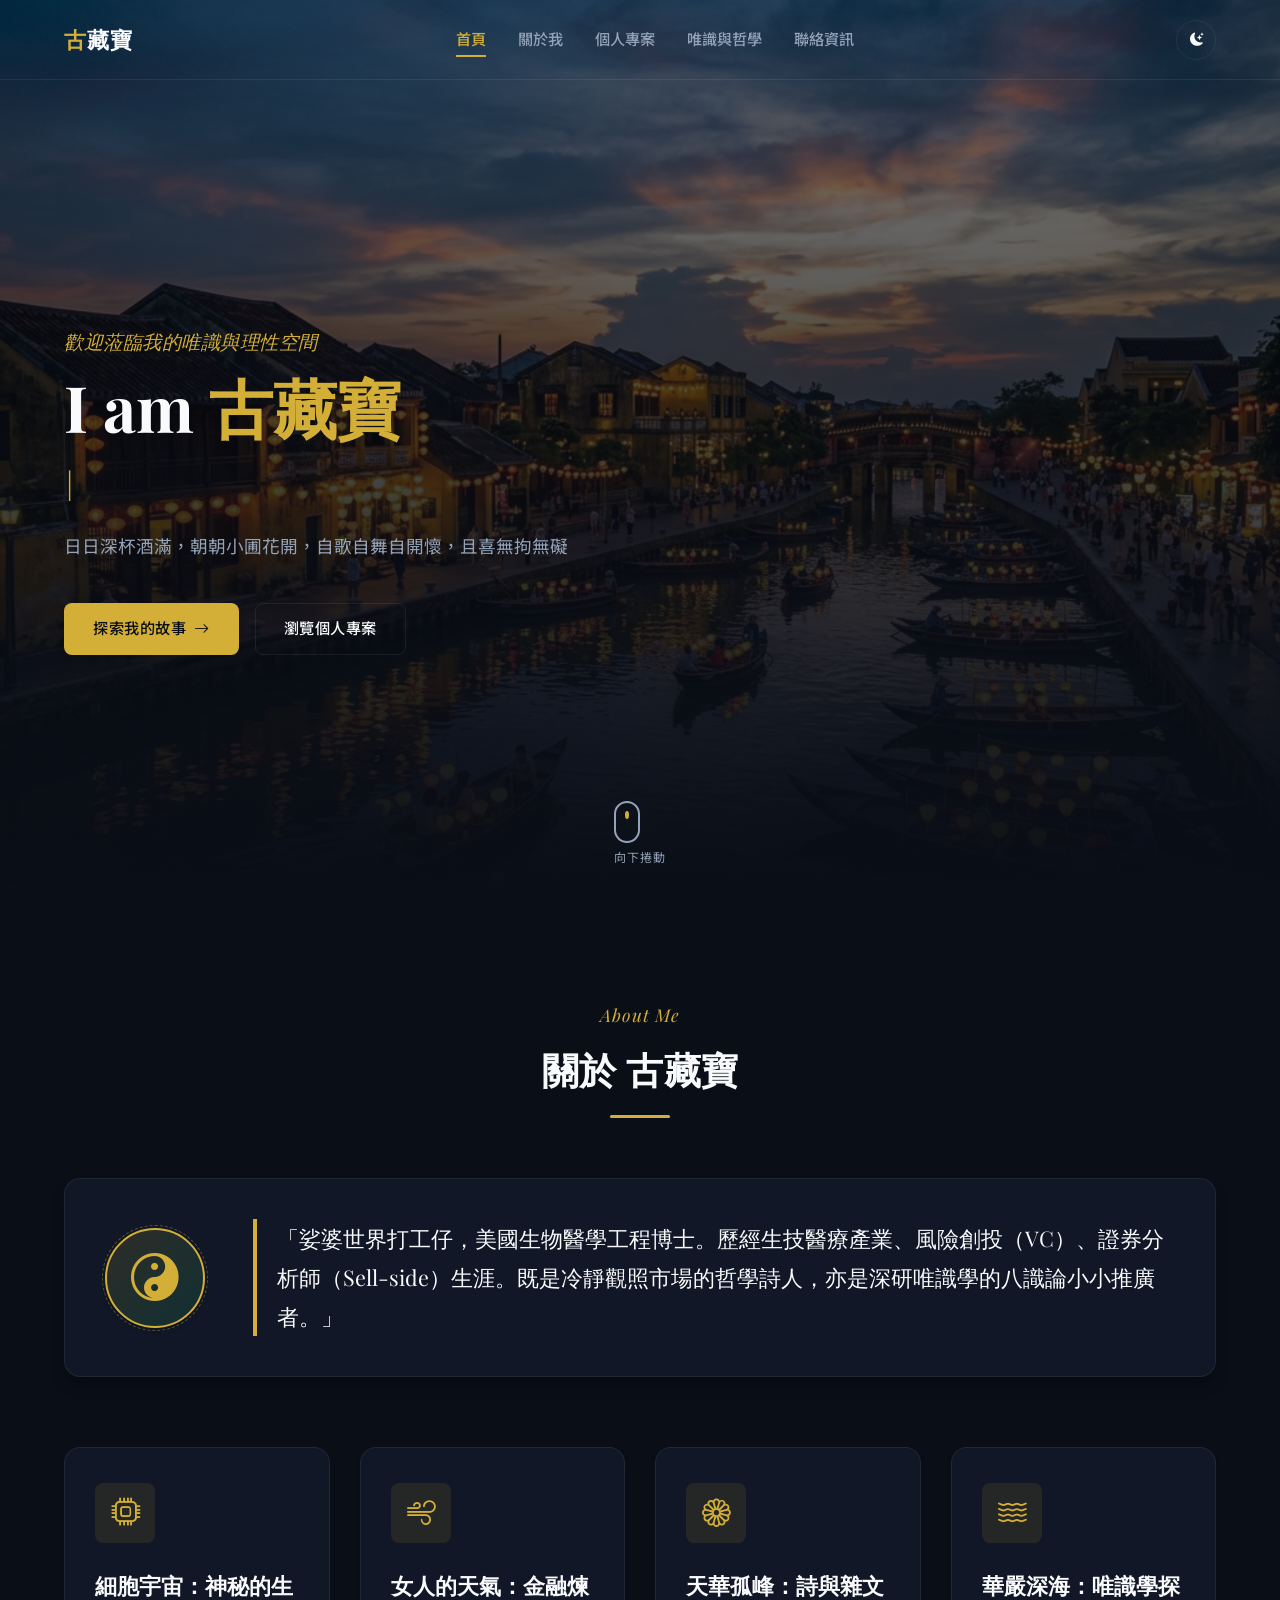
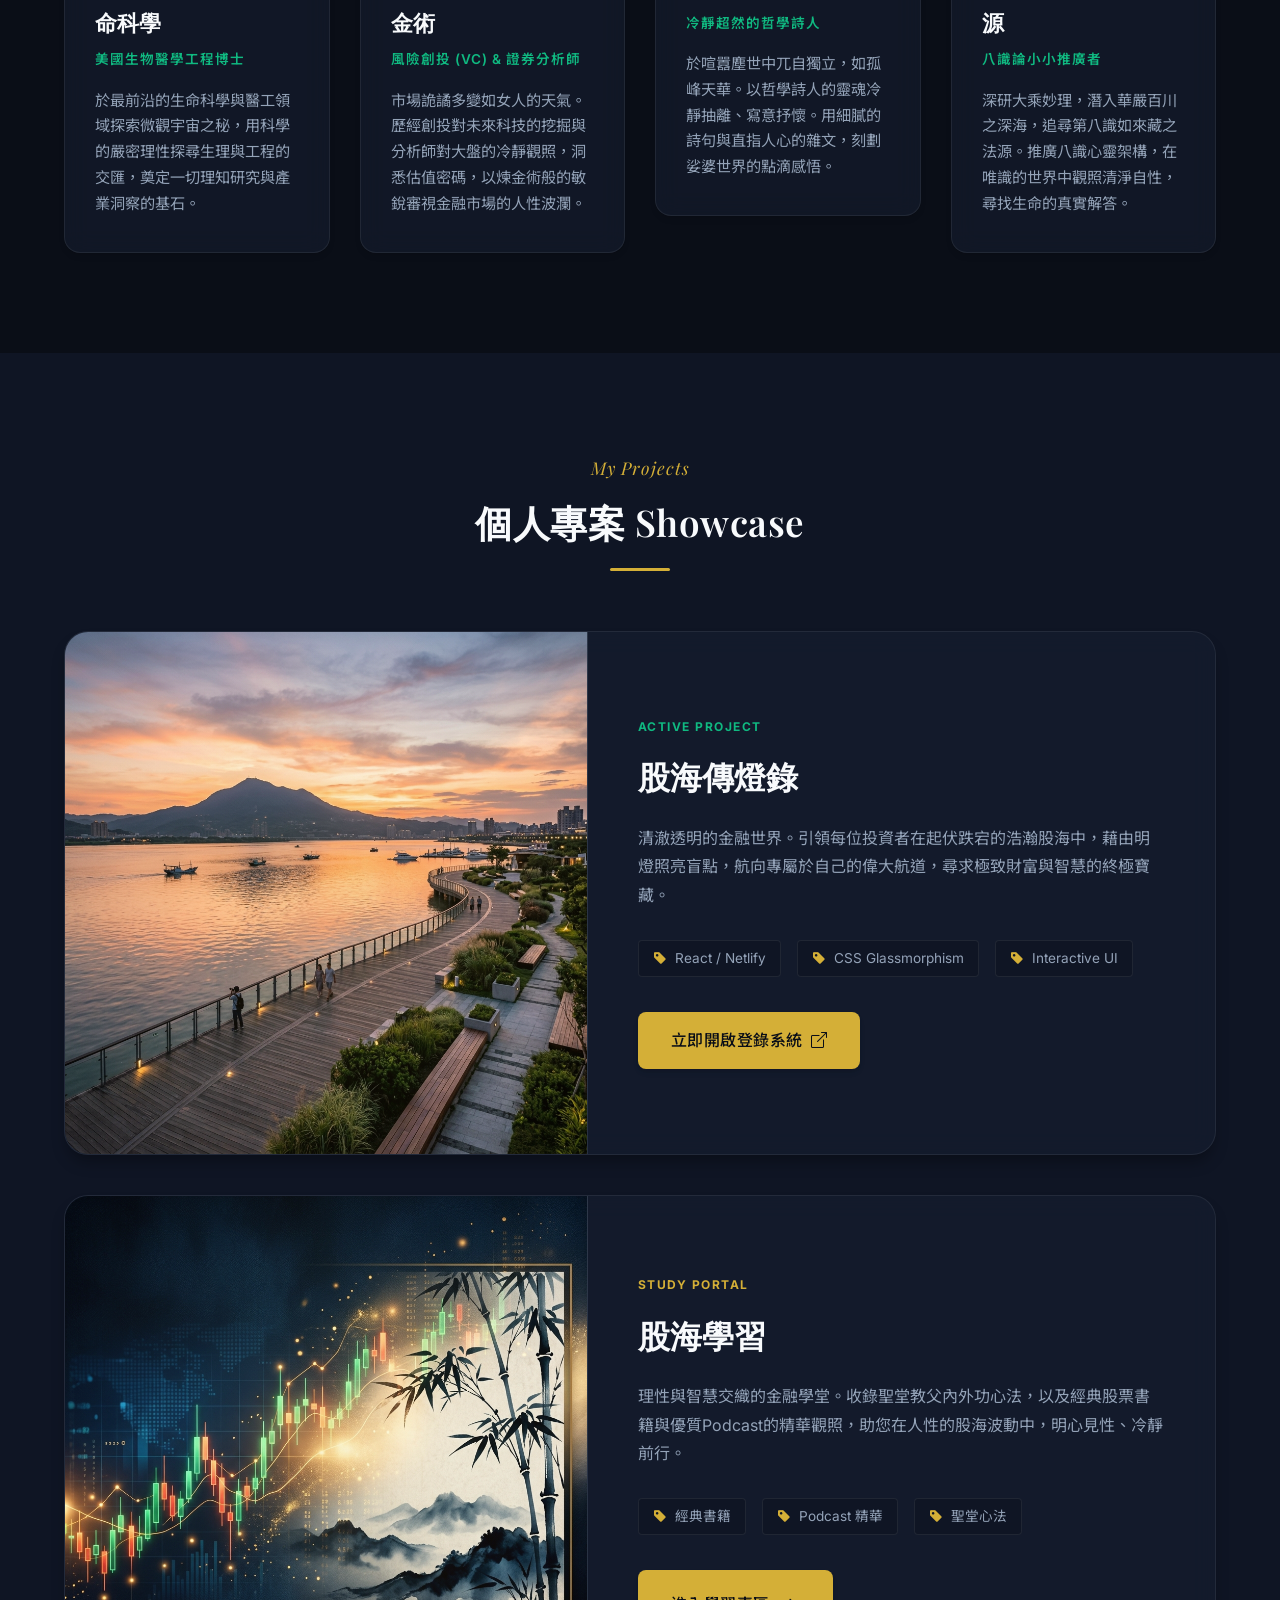
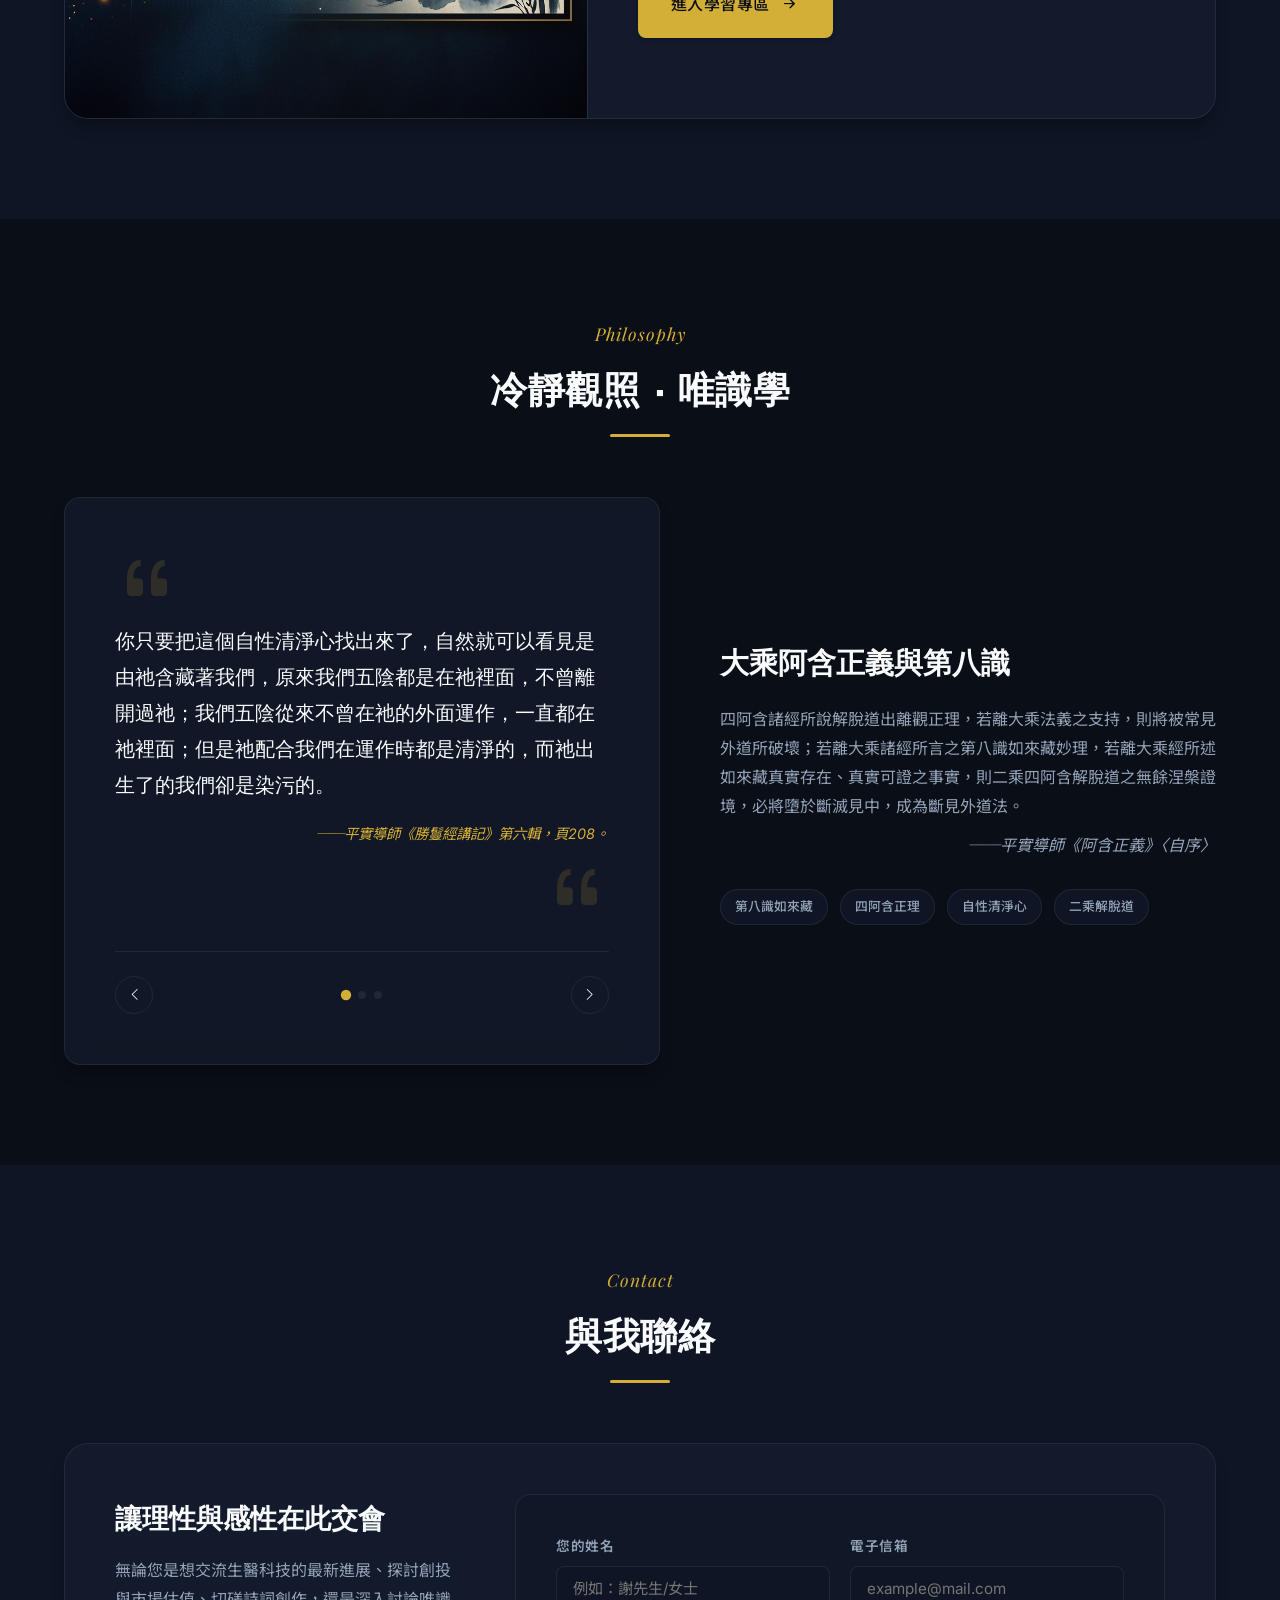
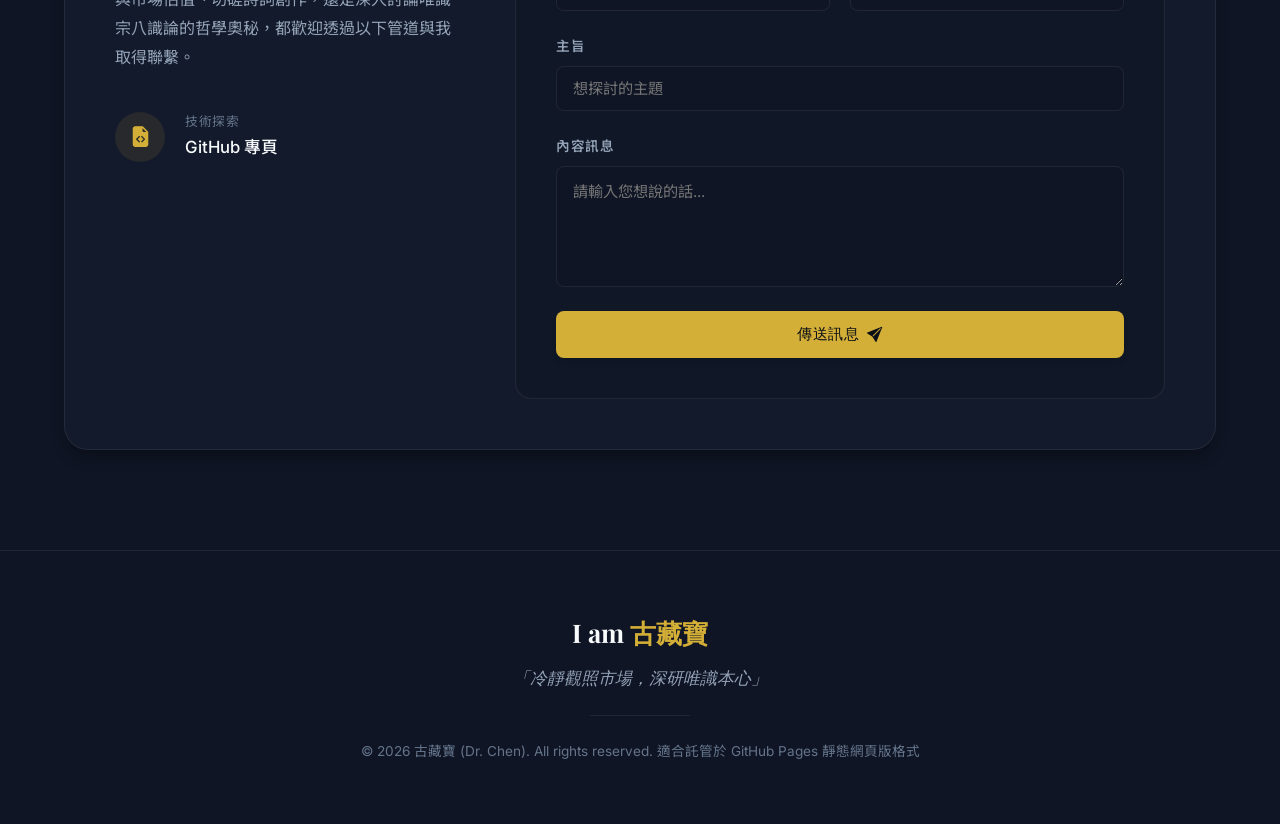
==== commit a71fa57b: "style: update copyright Dr. Hsieh to Dr. Chen in footer" ====
--- a/index.html
+++ b/index.html
@@ -339,7 +339,7 @@
             <p class="footer-logo">I am <span class="gold-text">古藏寶</span></p>
             <p class="footer-moto">「冷靜觀照市場，深研唯識本心」</p>
             <div class="footer-divider"></div>
-            <p class="copyright">&copy; 2026 古藏寶 (Dr. Hsieh). All rights reserved. 適合託管於 GitHub Pages 靜態網頁版格式</p>
+            <p class="copyright">&copy; 2026 古藏寶 (Dr. Chen). All rights reserved. 適合託管於 GitHub Pages 靜態網頁版格式</p>
         </div>
     </footer>
 
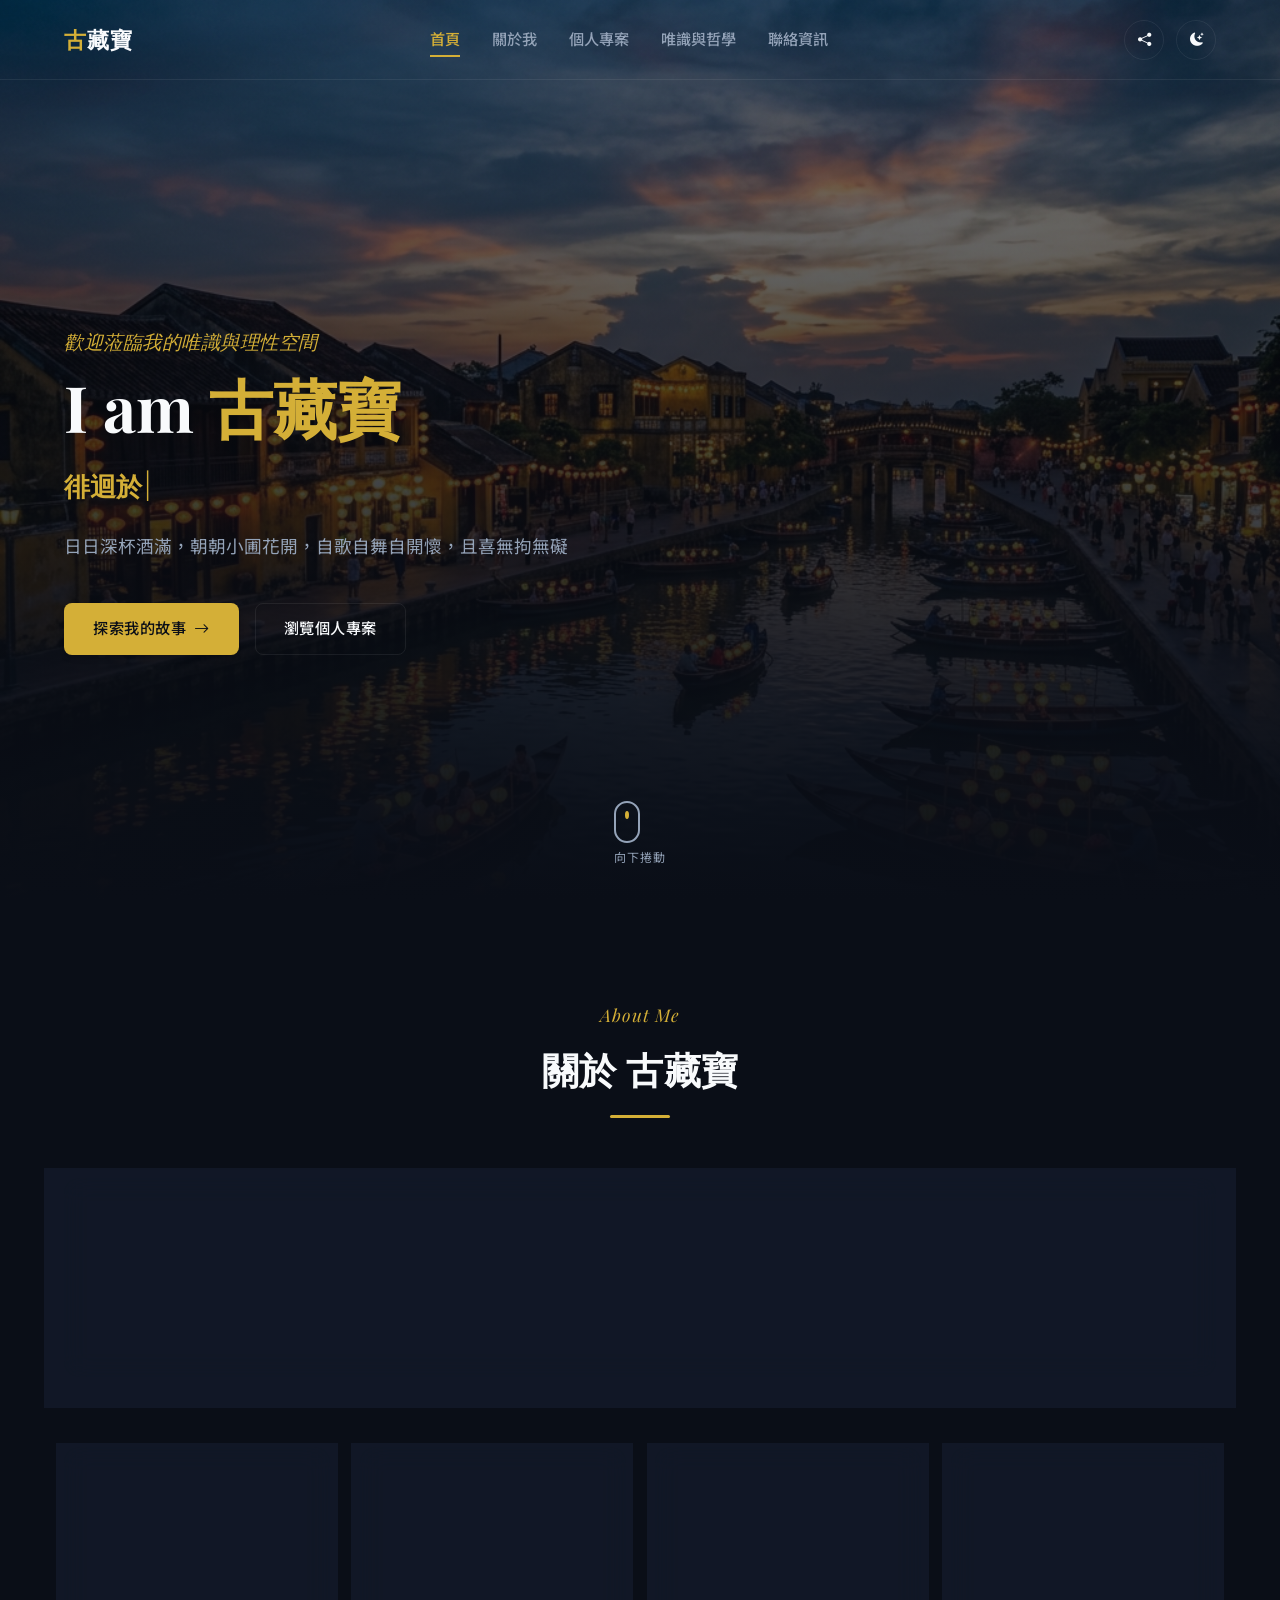
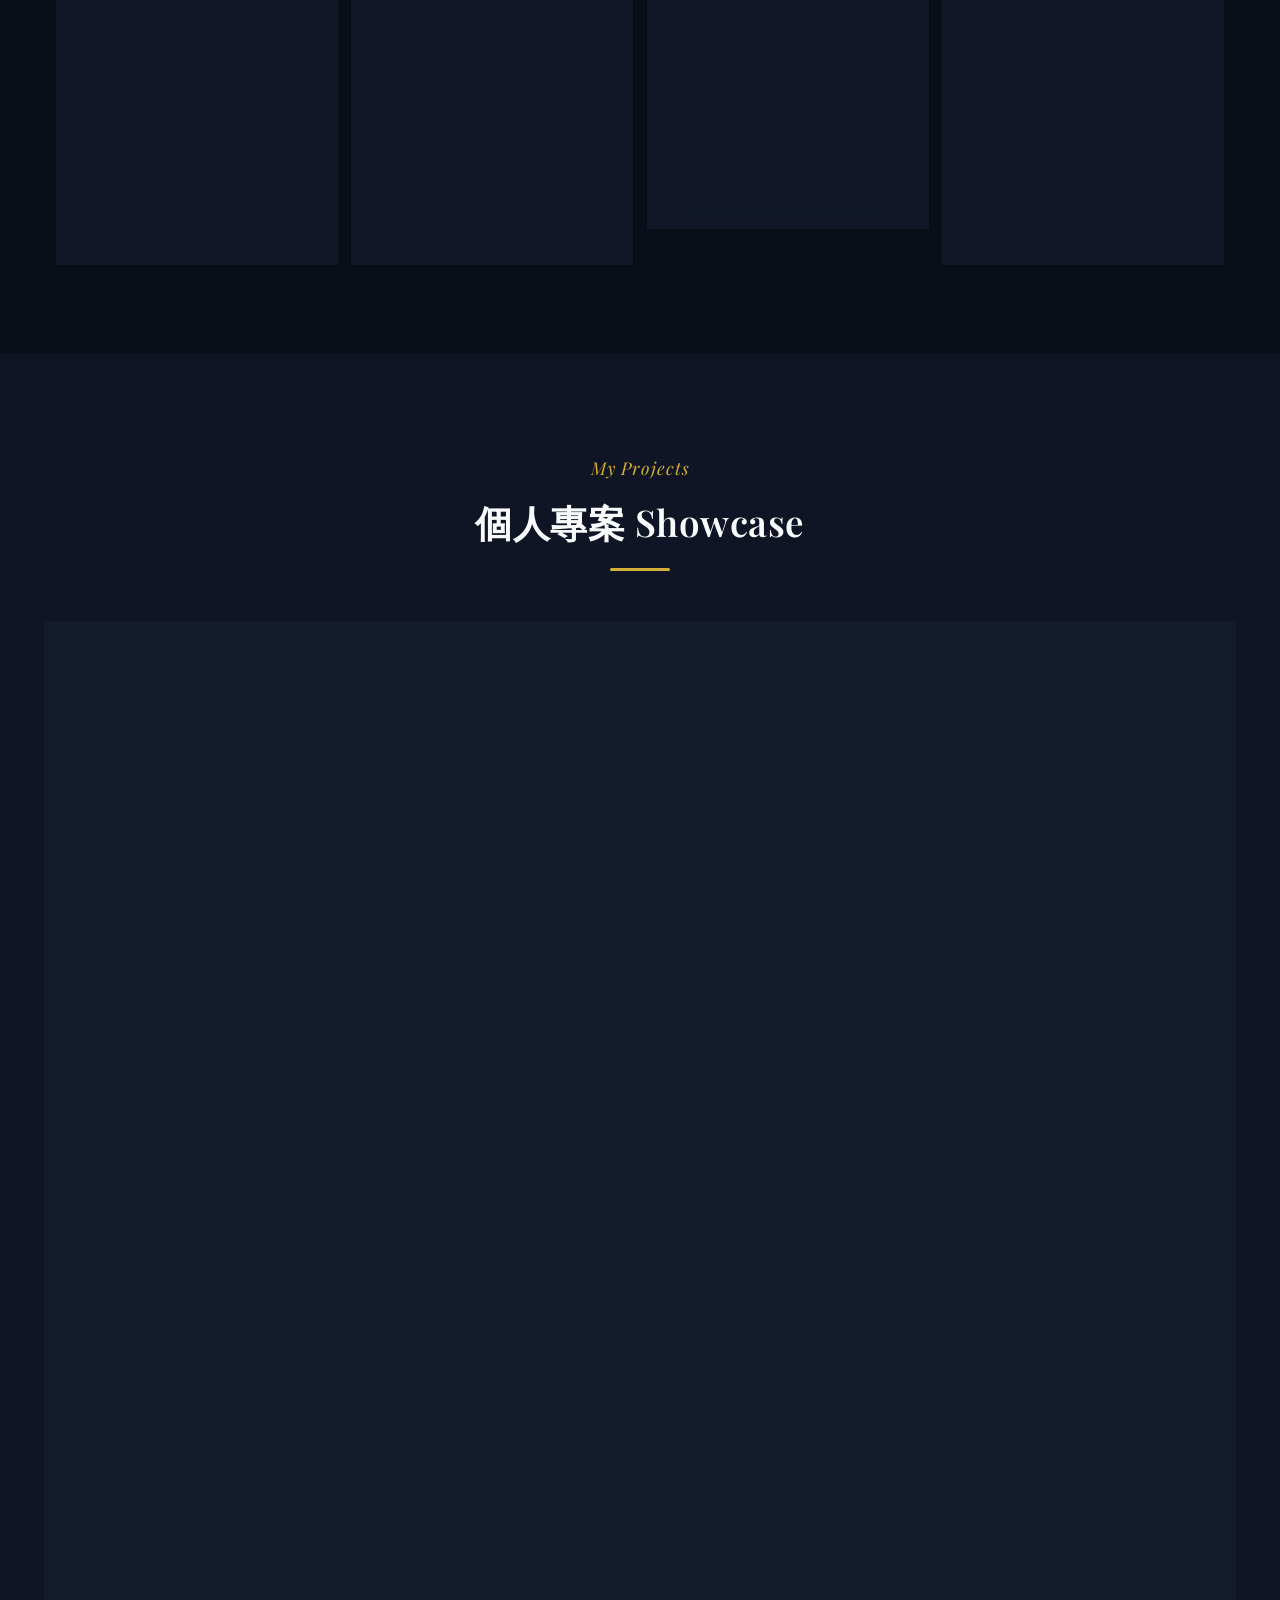
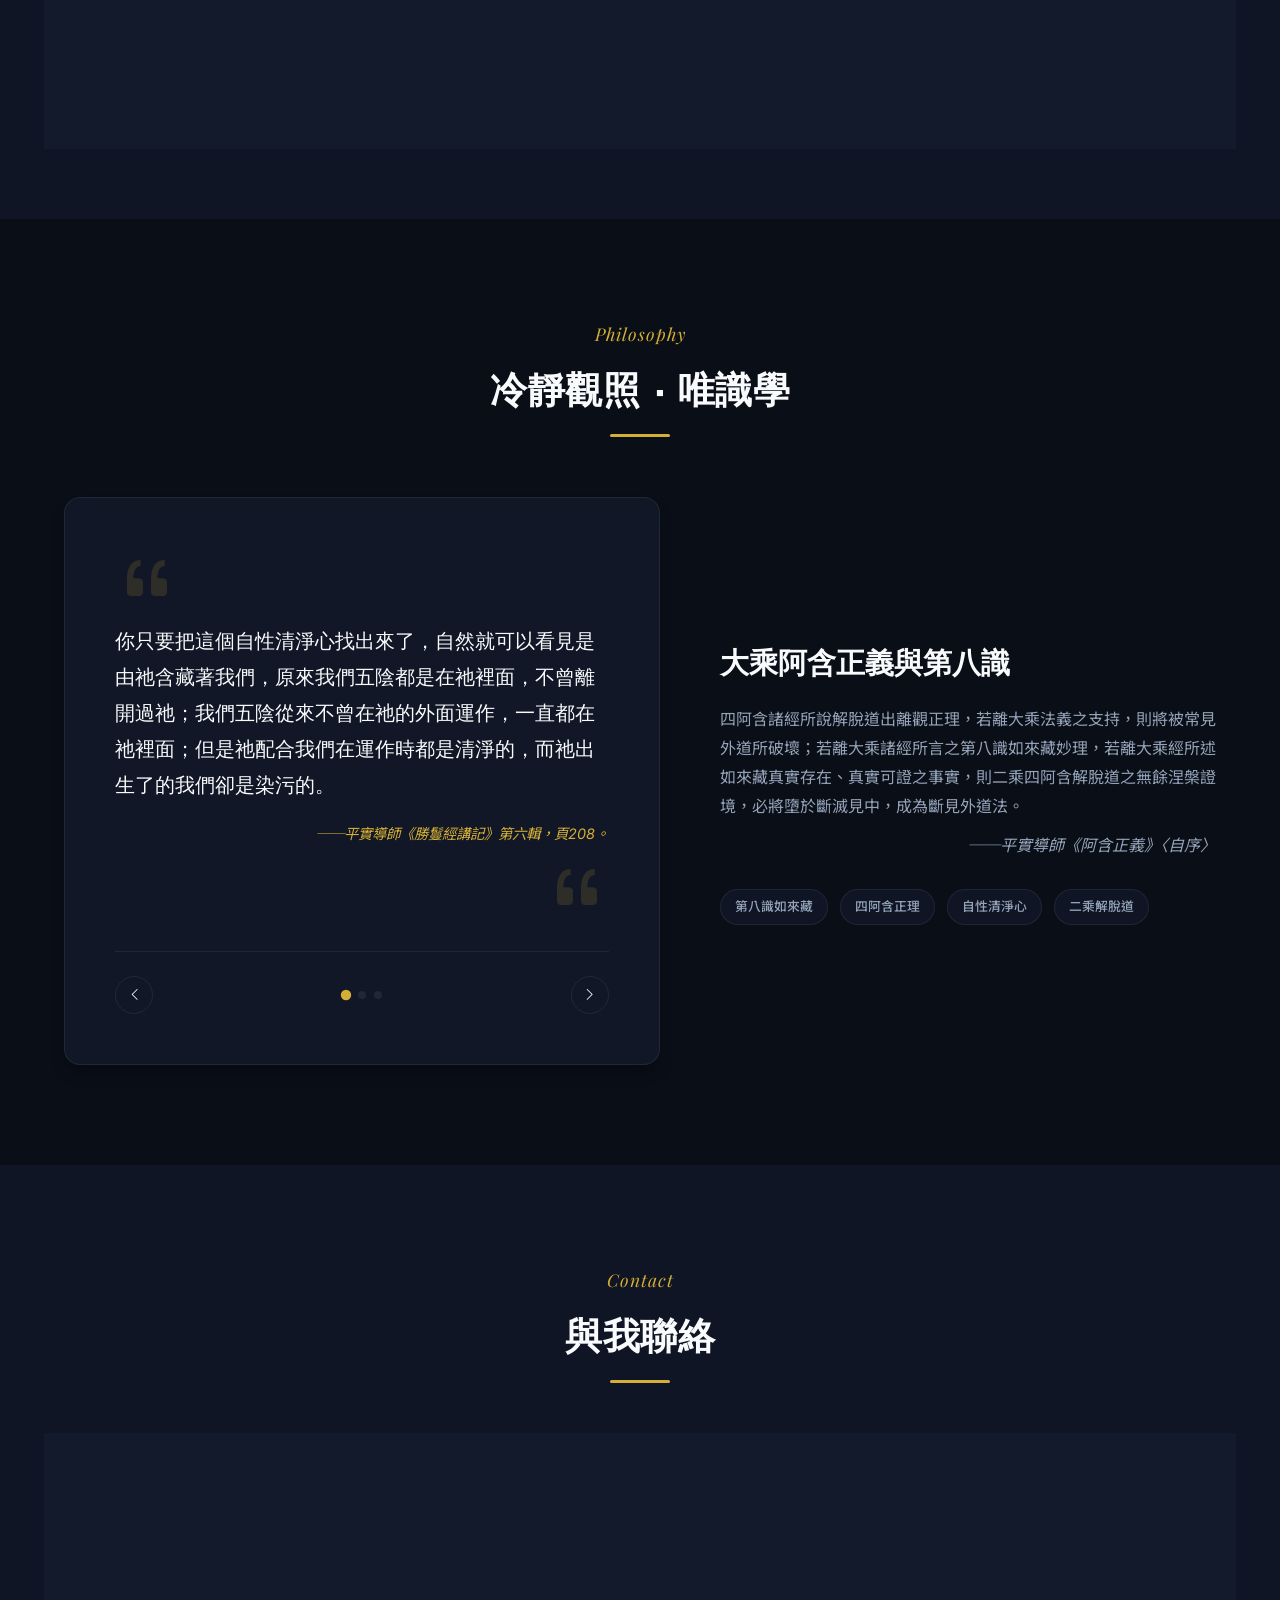
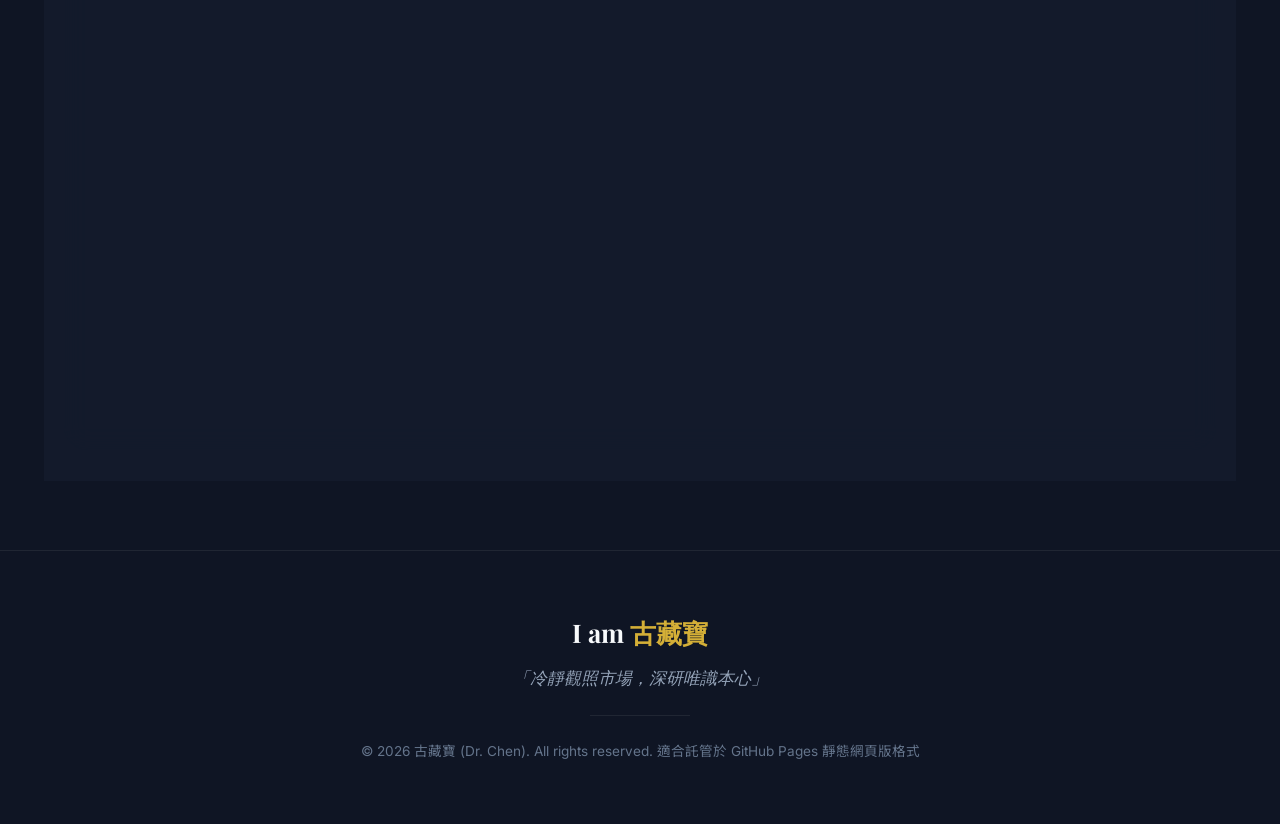
==== commit 35dc3afa: "feat: add social media sharing button and popover to header" ====
--- a/index.html
+++ b/index.html
@@ -41,9 +41,24 @@
             </nav>
             
             <div class="nav-actions">
+                <button class="share-toggle-btn" id="shareToggleBtn" title="分享此網頁" aria-label="Share Webpage">
+                    <i class="bi bi-share-fill"></i>
+                </button>
                 <button class="theme-toggle-btn" id="themeToggleBtn" title="切換深/淺色模式" aria-label="Toggle Dark/Light Mode">
                     <i class="bi bi-moon-stars-fill theme-icon"></i>
                 </button>
+                <!-- Share Dropdown Menu -->
+                <div class="share-dropdown-menu" id="shareDropdownMenu">
+                    <a href="#" id="shareFB" target="_blank" rel="noopener noreferrer" class="share-item">
+                        <i class="bi bi-facebook"></i> 分享至 Facebook
+                    </a>
+                    <a href="#" id="shareLINE" target="_blank" rel="noopener noreferrer" class="share-item">
+                        <i class="bi bi-line"></i> 分享至 LINE
+                    </a>
+                    <a href="#" id="shareCopy" class="share-item">
+                        <i class="bi bi-link-45deg"></i> 複製網頁連結
+                    </a>
+                </div>
             </div>
         </div>
     </header>
--- a/style.css
+++ b/style.css
@@ -341,6 +341,88 @@
     color: var(--accent-gold);
     transform: rotate(15deg);
     box-shadow: var(--shadow-gold);
+}
+
+.nav-actions {
+    position: relative;
+    display: flex;
+    gap: 12px;
+    align-items: center;
+}
+
+.share-toggle-btn {
+    background: none;
+    border: 1px solid var(--border-color);
+    width: 40px;
+    height: 40px;
+    border-radius: 50%;
+    color: var(--text-primary);
+    cursor: pointer;
+    display: flex;
+    align-items: center;
+    justify-content: center;
+    transition: var(--transition-smooth);
+}
+
+.share-toggle-btn:hover {
+    border-color: var(--accent-gold);
+    color: var(--accent-gold);
+    transform: scale(1.05);
+    box-shadow: var(--shadow-gold);
+}
+
+.share-dropdown-menu {
+    position: absolute;
+    top: 50px;
+    right: 0;
+    background-color: var(--bg-card);
+    border: 1px solid var(--border-color);
+    border-radius: var(--border-radius-sm);
+    padding: 8px 0;
+    width: 180px;
+    box-shadow: var(--shadow-lg);
+    backdrop-filter: var(--glass-blur);
+    display: none;
+    flex-direction: column;
+    z-index: 1100;
+    opacity: 0;
+    transform: translateY(10px);
+    transition: opacity 0.3s ease, transform 0.3s ease;
+}
+
+.share-dropdown-menu.show {
+    display: flex;
+    opacity: 1;
+    transform: translateY(0);
+}
+
+body.dark-theme .share-dropdown-menu {
+    background-color: rgba(22, 30, 49, 0.95);
+}
+body.light-theme .share-dropdown-menu {
+    background-color: rgba(255, 255, 255, 0.98);
+}
+
+.share-item {
+    padding: 10px 20px;
+    color: var(--text-primary) !important;
+    font-size: 0.9rem;
+    display: flex;
+    align-items: center;
+    gap: 10px;
+    transition: var(--transition-smooth);
+    cursor: pointer;
+    text-align: left;
+    text-decoration: none;
+}
+
+.share-item:hover {
+    background-color: rgba(212, 175, 55, 0.1);
+    color: var(--accent-gold) !important;
+}
+
+.share-item i {
+    font-size: 1.1rem;
 }
 
 .mobile-nav-toggle {
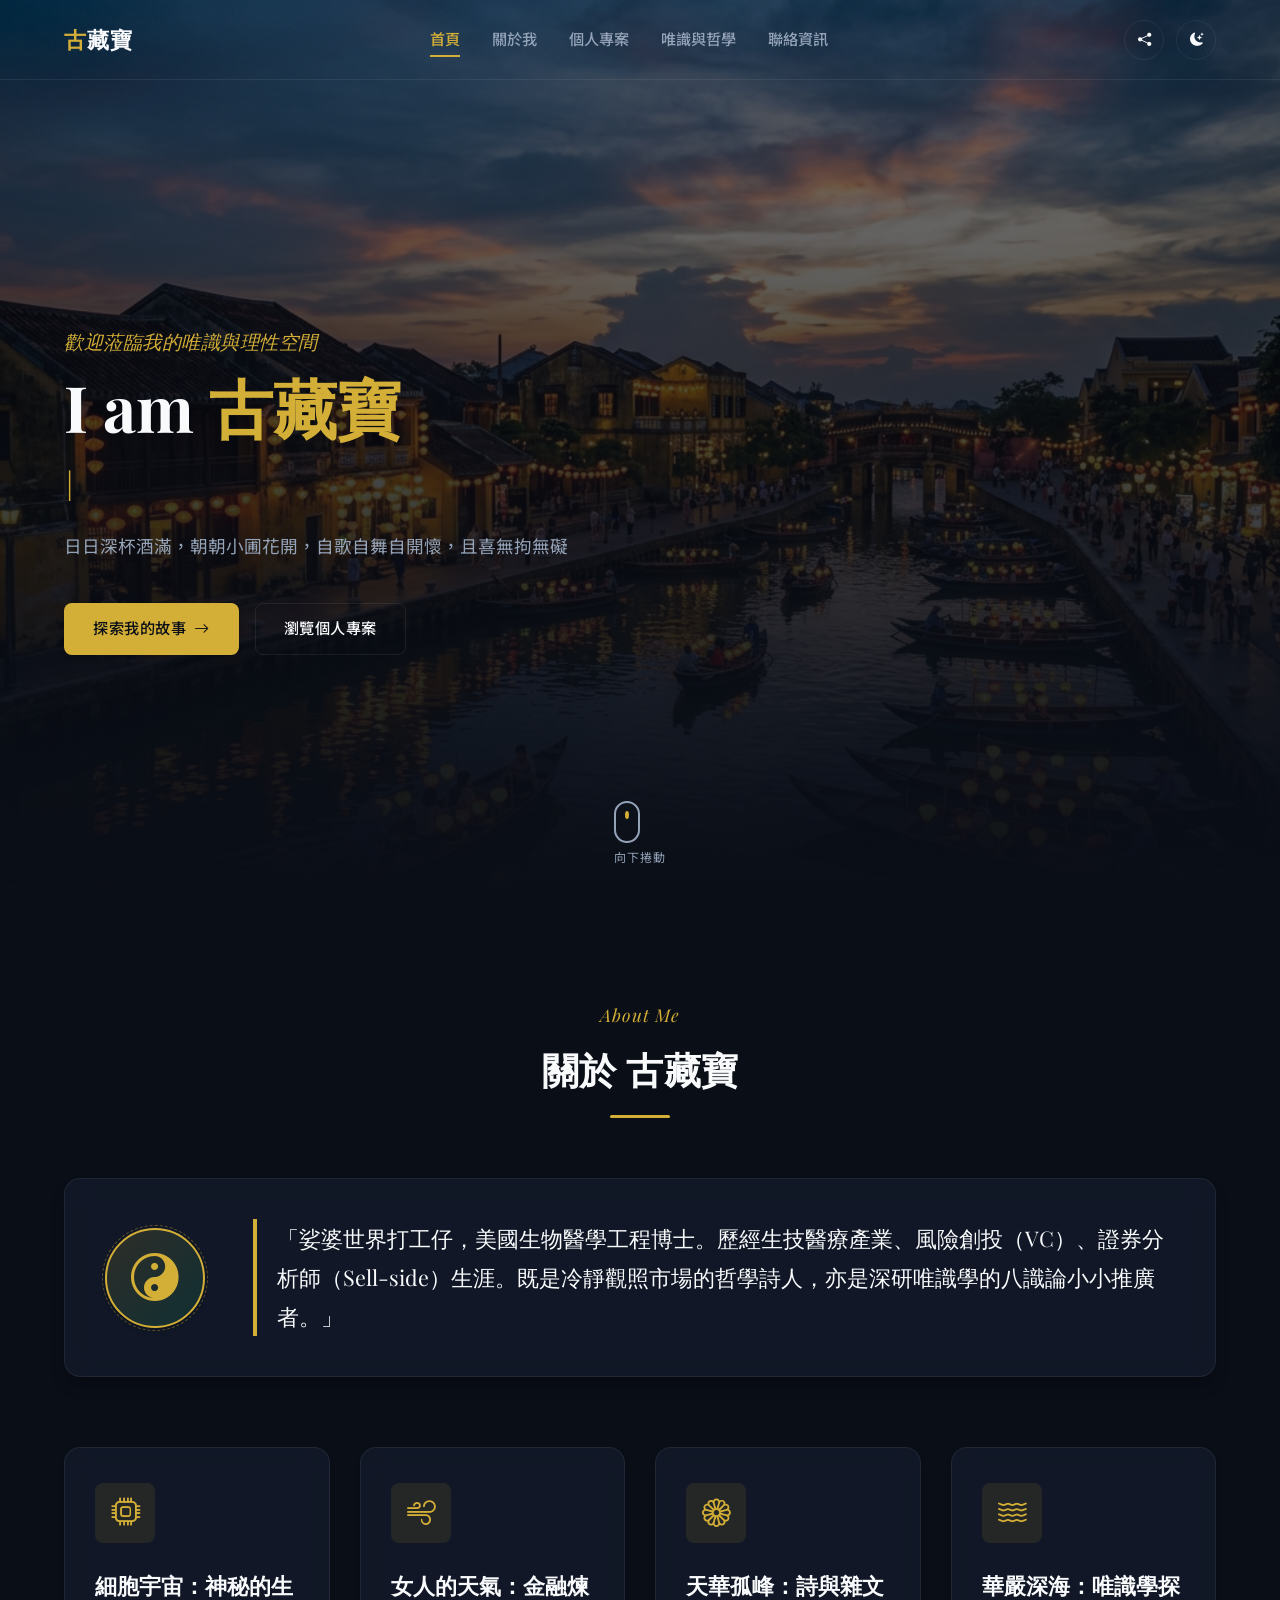
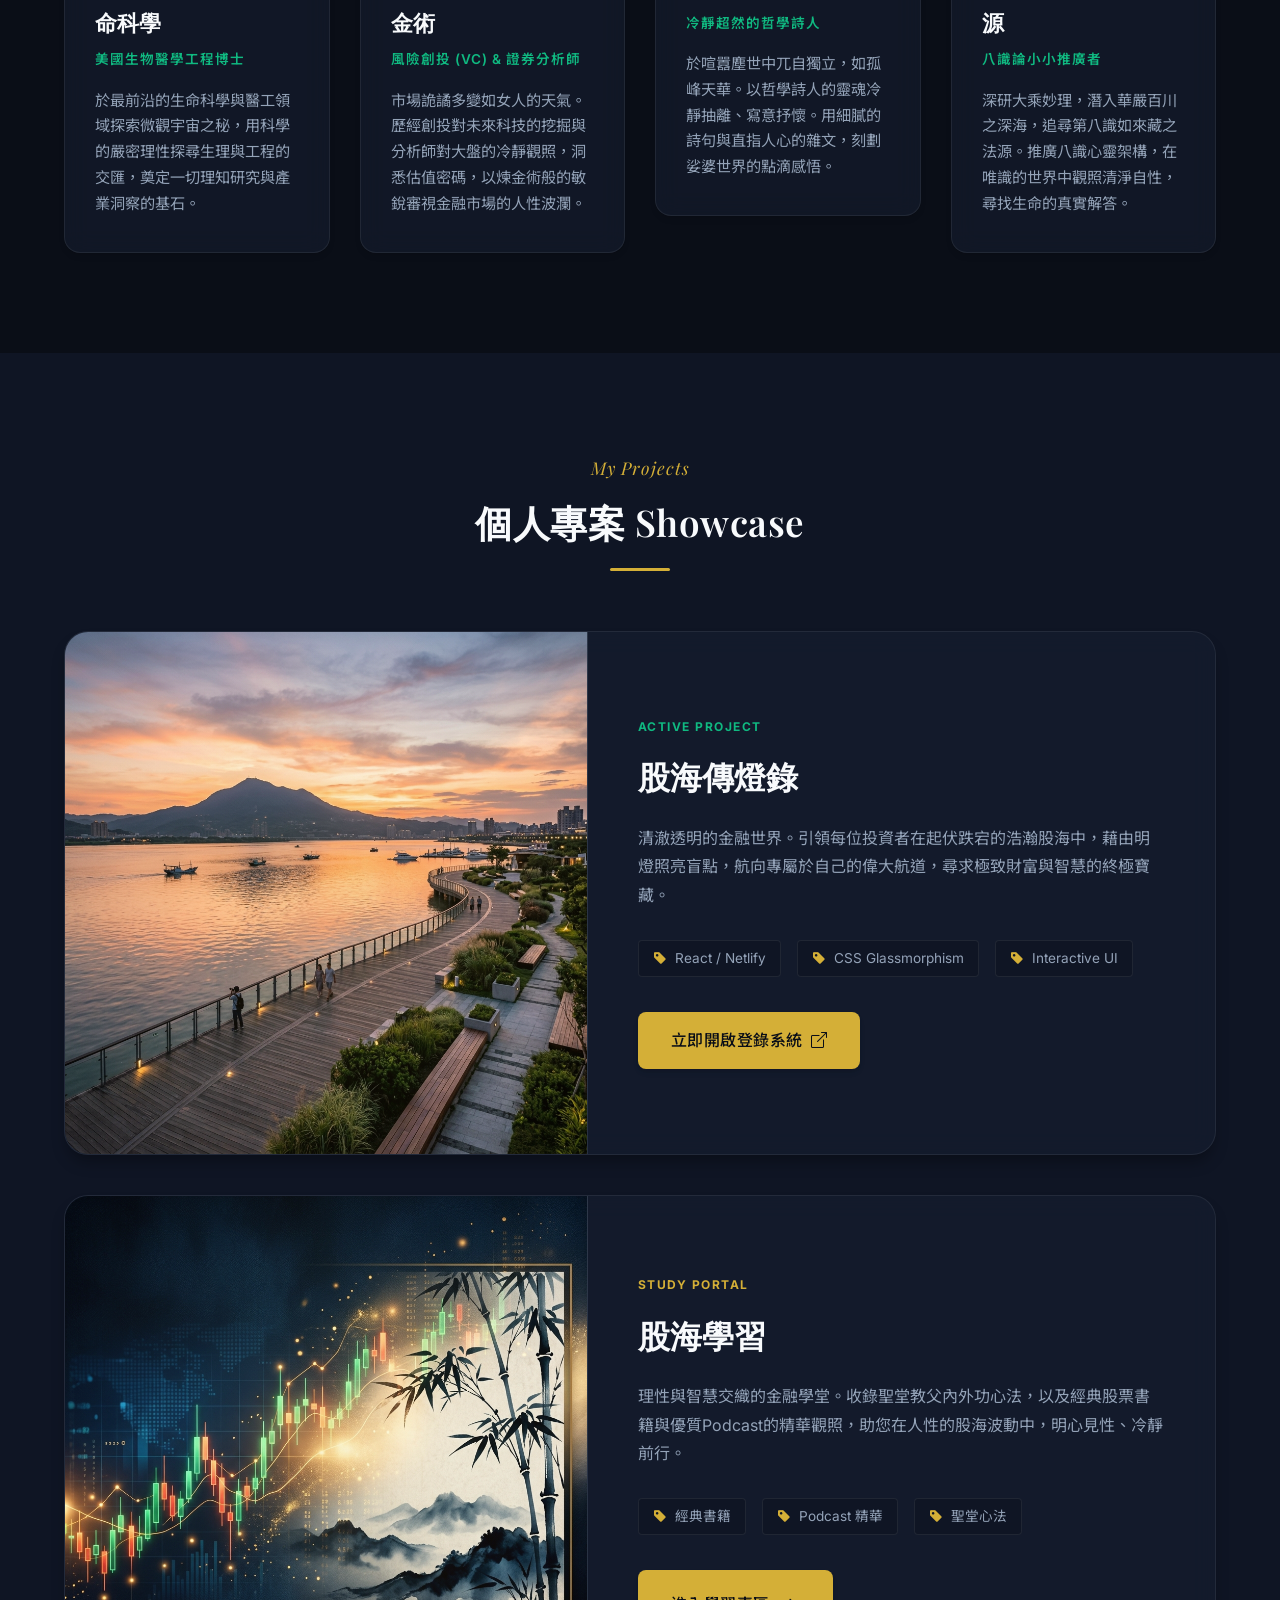
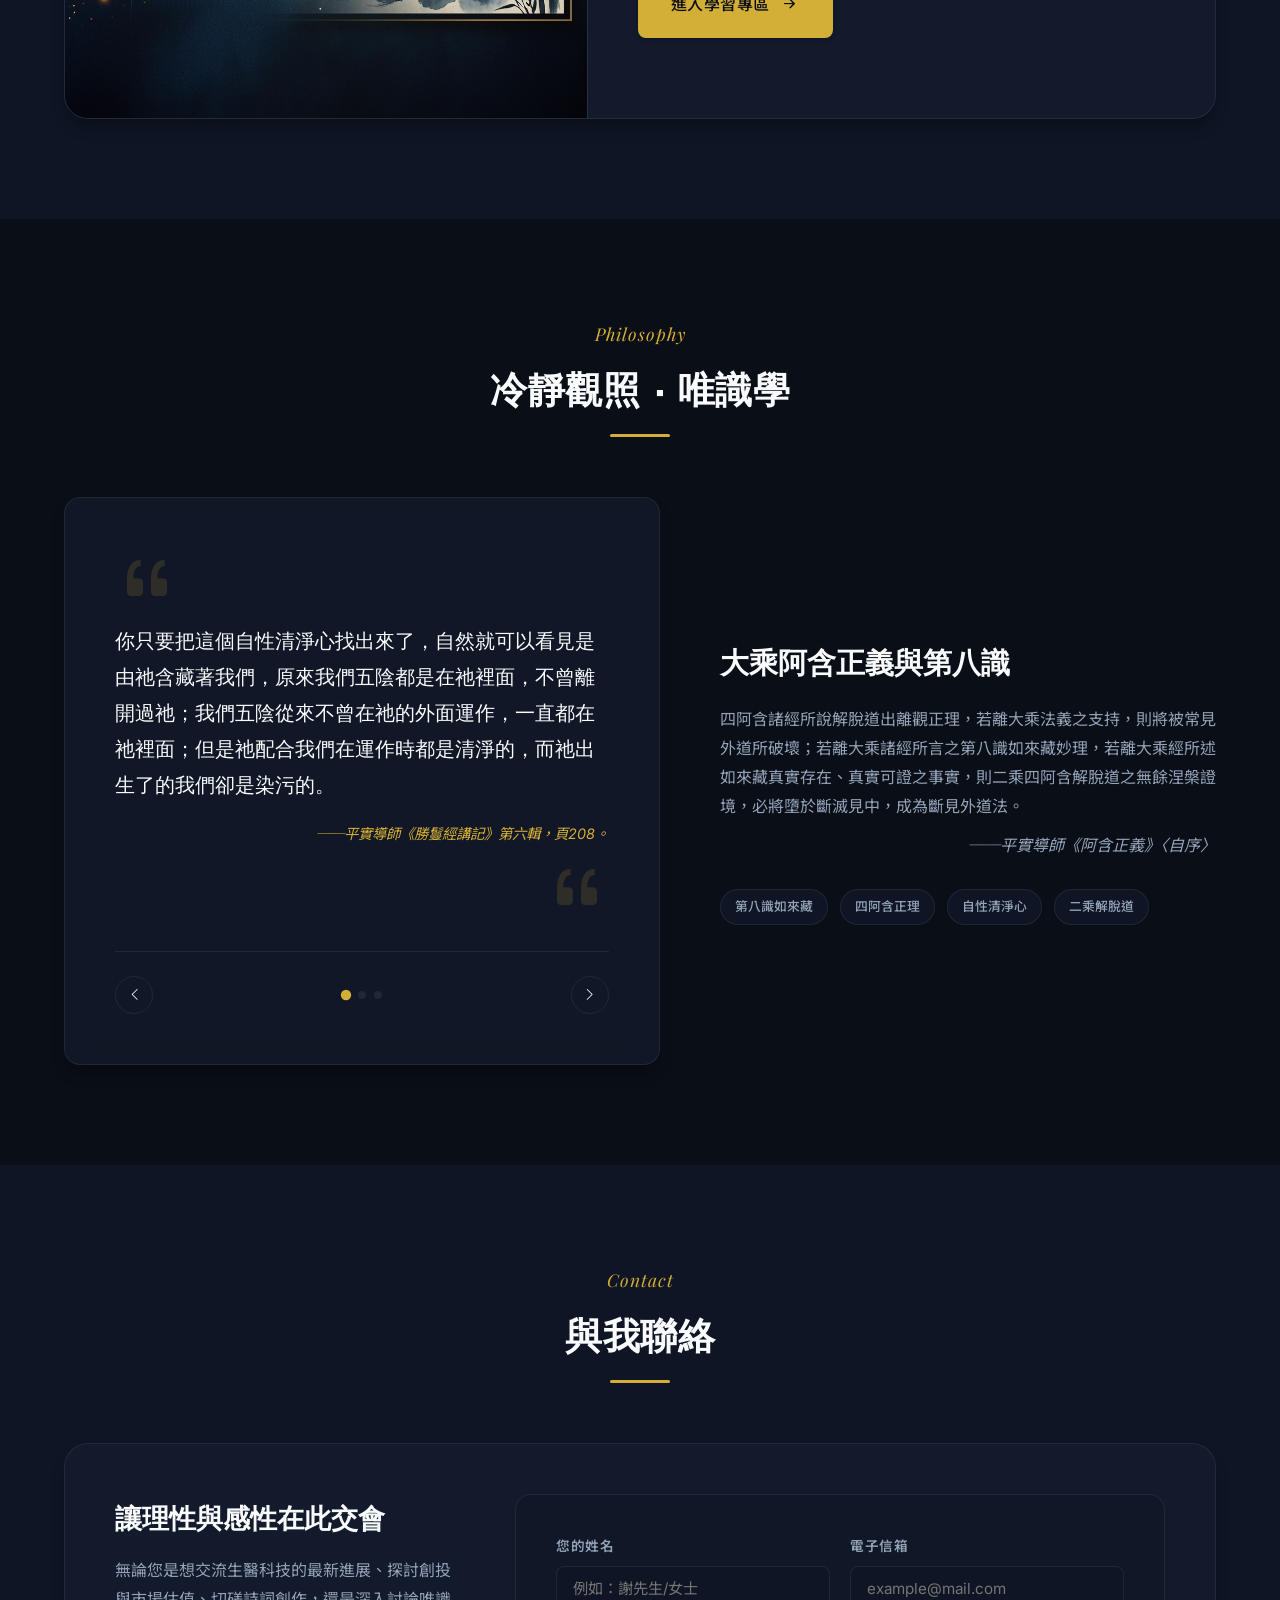
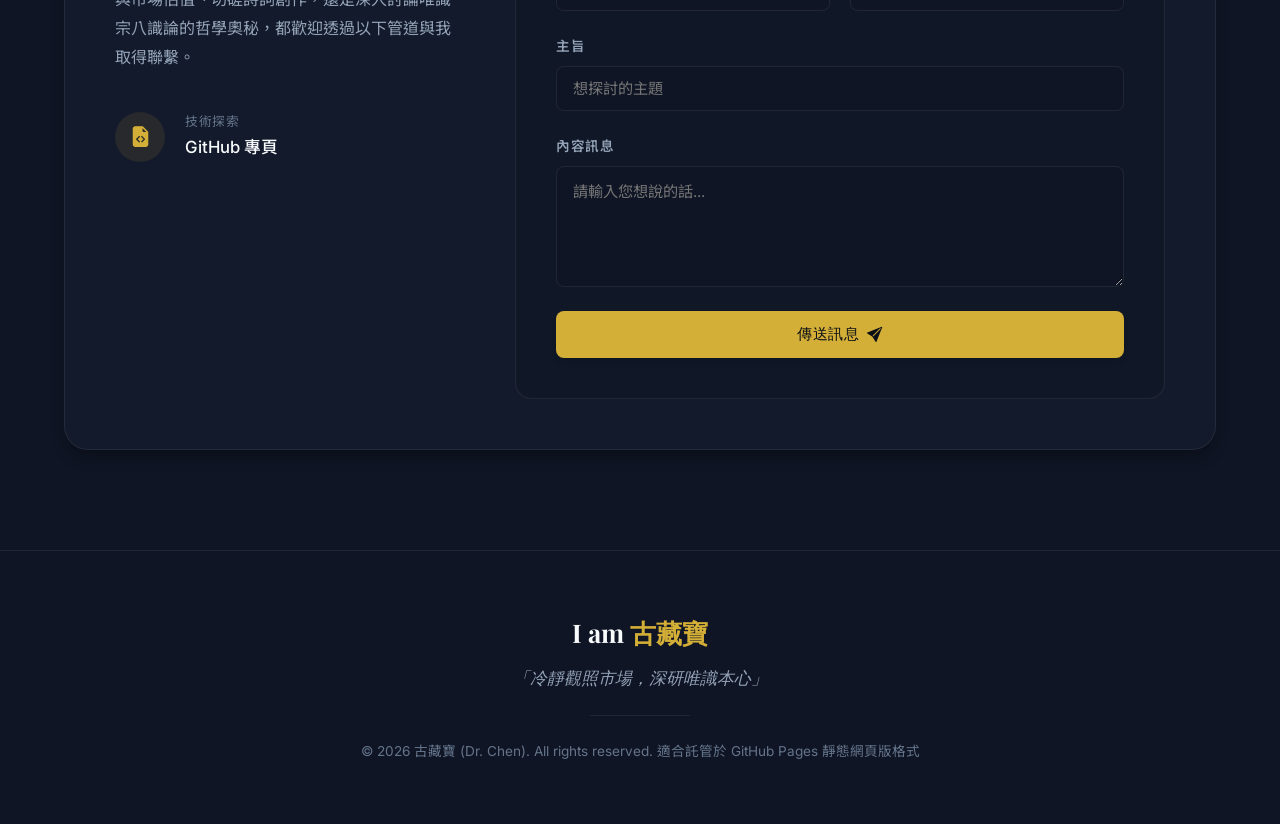
==== commit 07d741ab: "feat: integrate system native share sheet via Web Share API" ====
--- a/index.html
+++ b/index.html
@@ -49,6 +49,9 @@
                 </button>
                 <!-- Share Dropdown Menu -->
                 <div class="share-dropdown-menu" id="shareDropdownMenu">
+                    <a href="#" id="shareNative" class="share-item" style="display: none;">
+                        <i class="bi bi-box-arrow-up"></i> 分享...
+                    </a>
                     <a href="#" id="shareFB" target="_blank" rel="noopener noreferrer" class="share-item">
                         <i class="bi bi-facebook"></i> 分享至 Facebook
                     </a>
